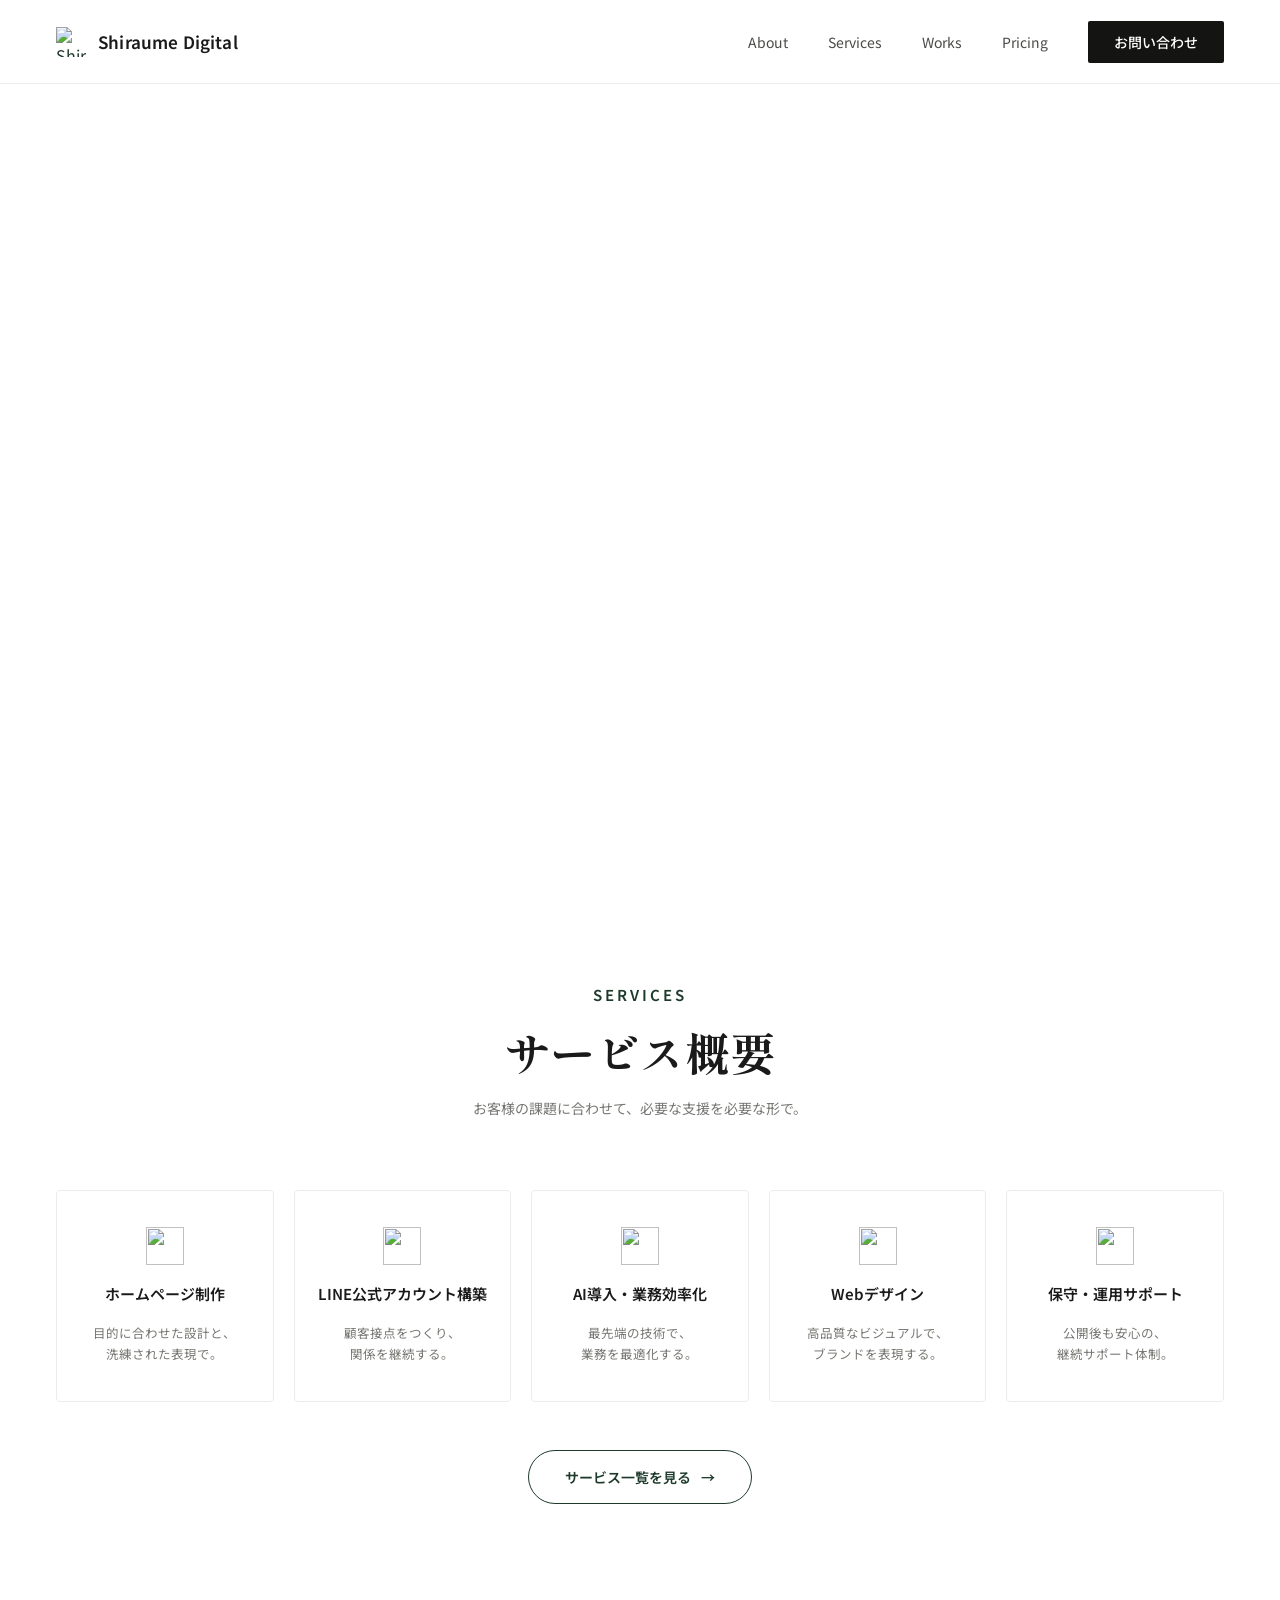
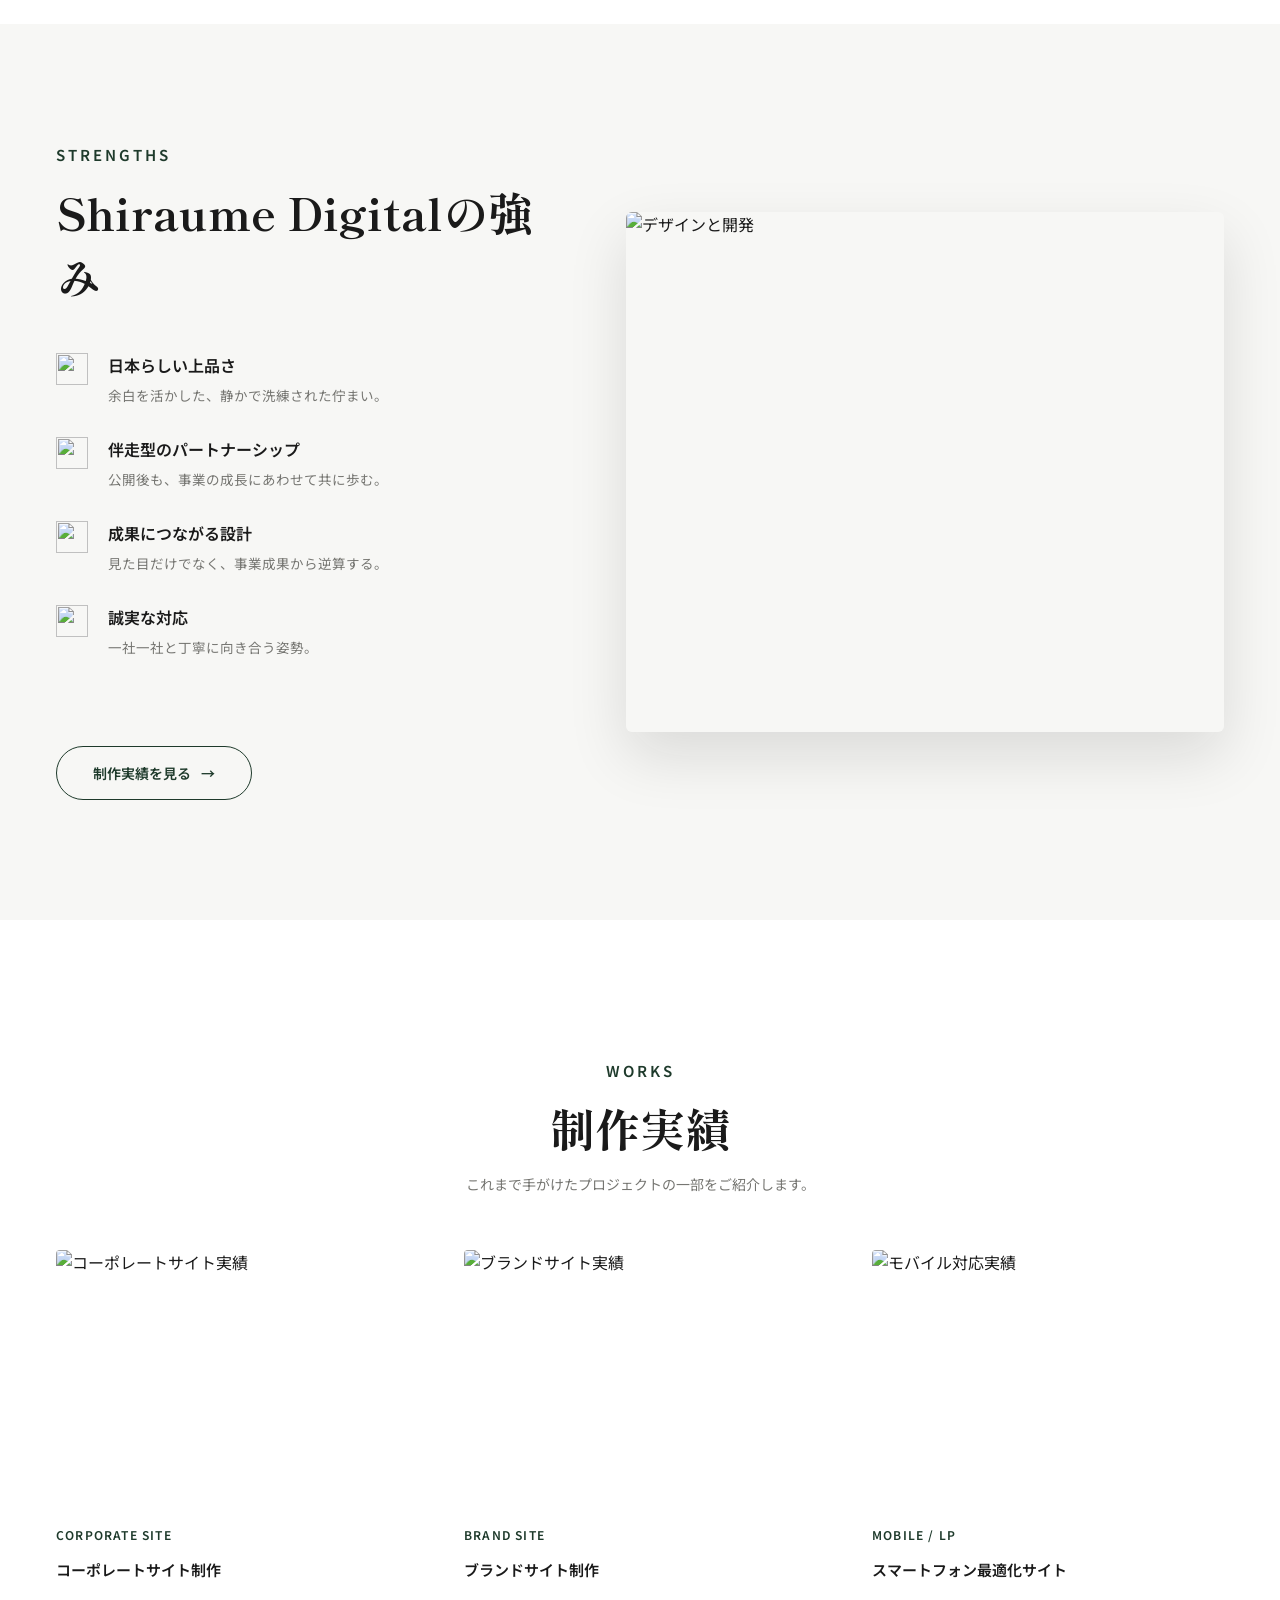
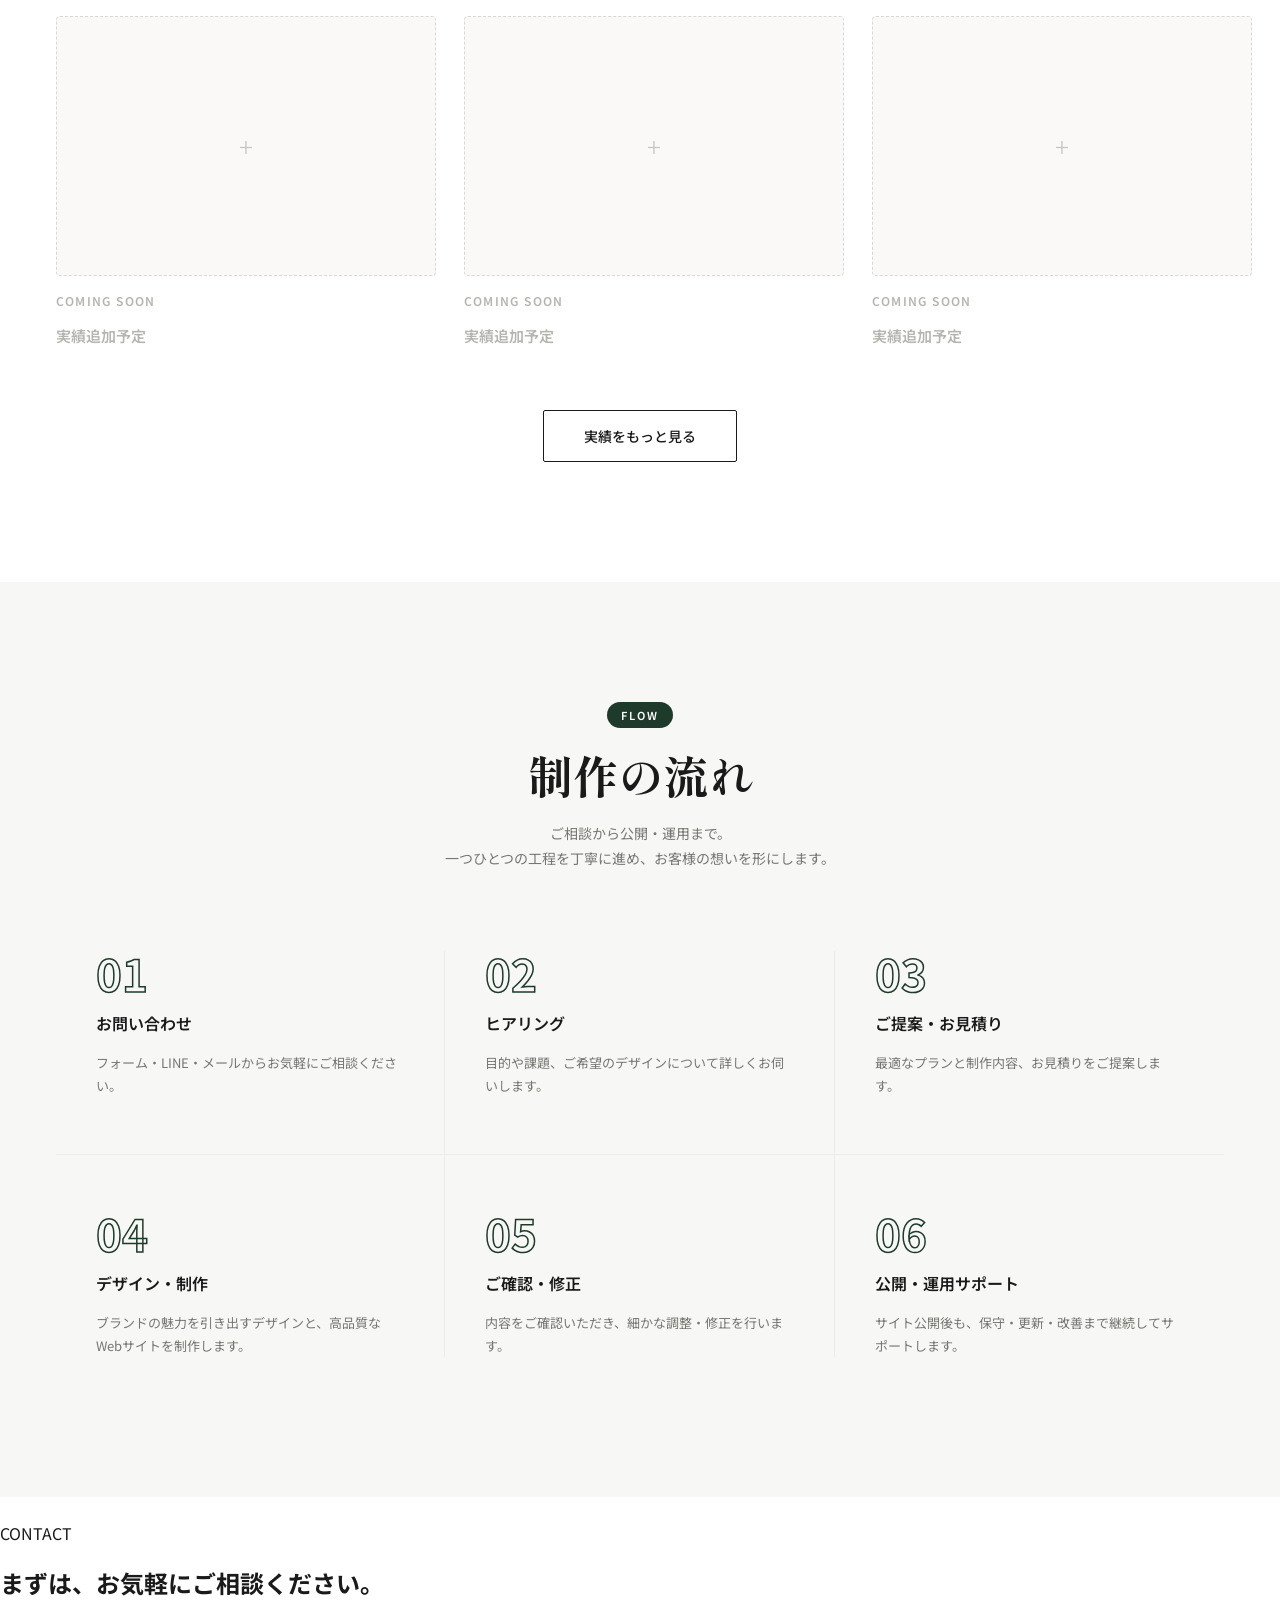
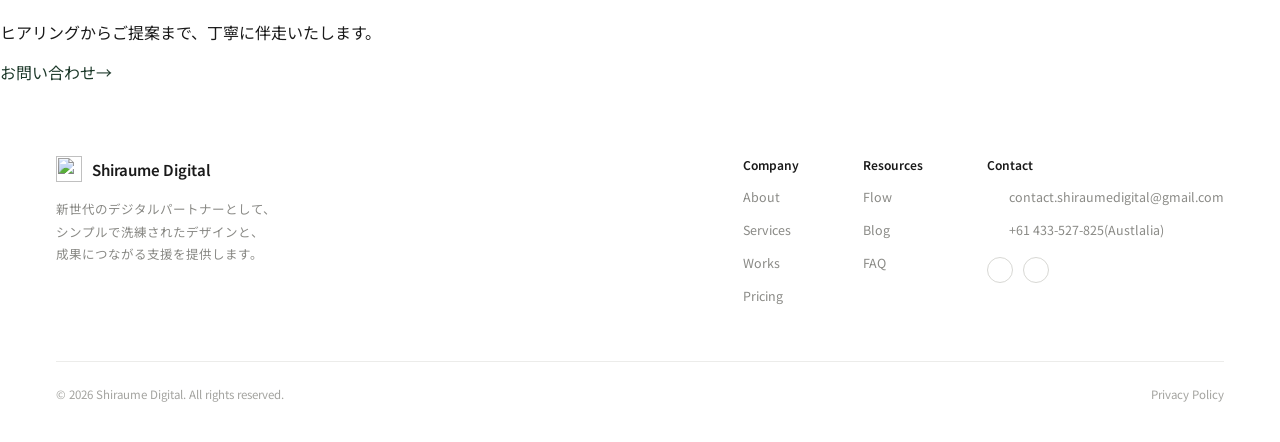
==== index.html @ eeab8242 "Add files via upload" ====
<!DOCTYPE html>
<html lang="ja">
<head>
<meta charset="utf-8">
<meta name="viewport" content="width=device-width, initial-scale=1">
<title>Shiraume Digital | ともに、未来を、作ろう。</title>
<meta property="og:type" content="website">
<meta property="og:url" content="https://shiraumedigital.com/">
<meta property="og:title" content="Shiraume Digital | ともに、未来を、作ろう。">
<meta property="og:description" content="シンプルで洗練されたデザインと、成果につながるWeb制作・デジタル支援を。新世代のデジタルパートナー。">
<meta property="og:image" content="https://shiraumedigital.com/assets/images/og-image.png">
<meta property="og:site_name" content="Shiraume Digital">
<meta name="twitter:card" content="summary_large_image">
<meta name="twitter:title" content="Shiraume Digital | ともに、未来を、作ろう。">
<meta name="twitter:description" content="シンプルで洗練されたデザインと、成果につながるWeb制作・デジタル支援を。新世代のデジタルパートナー。">
<meta name="twitter:image" content="https://shiraumedigital.com/assets/images/og-image.png">
<link rel="preconnect" href="https://fonts.googleapis.com">
<link rel="preconnect" href="https://fonts.gstatic.com" crossorigin>
<link href="https://fonts.googleapis.com/css2?family=Noto+Sans+JP:wght@300;400;500;600;700&family=Inter:wght@400;500;600;700&family=Shippori+Mincho:wght@400;500;600;700;800&display=swap" rel="stylesheet">
<link rel="icon" type="image/png" sizes="32x32" href="assets/images/favicon-32.png">
<link rel="icon" type="image/png" sizes="16x16" href="assets/images/favicon-16.png">
<link rel="apple-touch-icon" sizes="180x180" href="assets/images/favicon-180.png">
<link rel="stylesheet" href="assets/style.css">
</head>
<body>

<div class="page">

  <!-- NAV -->
  <nav class="nav" id="siteNav">
    <a href="index.html" class="nav__brand">
      <img class="nav__logo" src="assets/images/shiraume-symbol-mark.png" alt="Shiraume Digital">
      <span class="nav__brand-name">Shiraume Digital</span>
    </a>
    <div class="nav__links">
      <a href="About.html" class="nav-link">About</a>
      <a href="Services.html" class="nav-link">Services</a>
      <a href="Works.html" class="nav-link">Works</a>
      <a href="Pricing.html" class="nav-link">Pricing</a>
      <a href="Contact.html" class="btn-nav-cta">お問い合わせ</a>
    </div>
    <button class="nav__toggle" aria-label="メニュー" aria-expanded="false"><span></span><span></span><span></span></button>
  </nav>

  <!-- PLUM BLOSSOM BRAND ACCENT (decorative branch + falling petals) -->
  <img class="plum-branch" src="assets/images/plum-branch.png" alt="" aria-hidden="true">
  <div class="petal-layer" id="petalLayer" aria-hidden="true"></div>

  <noscript><style>.hero{position:relative!important;}[data-reveal]{opacity:1!important;transform:none!important;clip-path:none!important;}.hero__bg{filter:brightness(0.62)!important;transform:none!important;}</style></noscript>

  <!-- HERO (pinned/scrubbed: scrolling through #heroScrub's extra height
       drives the photo + copy reveal directly, see main.js) -->
  <div class="hero-scrub" id="heroScrub">
    <header class="hero" id="heroSection">
      <img class="hero__bg" src="assets/images/42337b81732b9a5ac161deac968f36dcd88c0a685dd68c5df317637dfecfe237-0f24652b.png" alt="">
      <div class="hero__overlay"></div>
      <div class="hero__ghost" aria-hidden="true">白梅</div>
      <div class="hero__content">
        <span class="hero__eyebrow" data-reveal="0.05,0.35" data-reveal-mode="wipe">SHIRAUME DIGITAL</span>
        <h1 class="hero__title"><span class="hero-title-line hero-title-line--1" data-reveal="0.15,0.5" data-reveal-mode="wipe-down">ともに、</span><br><span class="hero-title-line hero-title-line--2" data-reveal="0.3,0.65" data-reveal-mode="wipe-down">未来を、作ろう。</span></h1>
        <p class="hero__desc" data-reveal="0.45,0.75" data-reveal-mode="wipe">シンプルで洗練されたデザインと、成果につながる<br class="br-desktop">Web制作・デジタル支援を。新世代のデジタルパートナー。</p>
        <div class="hero__actions" data-reveal="0.55,0.85" data-reveal-mode="fade">
          <a href="Contact.html" class="btn-pill btn-pill--solid">お問い合わせ<span class="btn-pill__arrow">→</span></a>
          <a href="Services.html" class="btn-pill btn-pill--ghost">サービスを見る<span class="btn-pill__arrow">→</span></a>
        </div>
      </div>
      <div class="hero__scroll">
        <img src="assets/images/chevron-thin.png" alt="">
      </div>
    </header>
  </div>

  <!-- SERVICES -->
  <section class="services fade-section" id="services">
    <div class="section-heading services__heading">
      <span class="section-heading__eyebrow">SERVICES</span>
      <h2 class="section-heading__title">サービス概要</h2>
      <p class="section-heading__desc">お客様の課題に合わせて、必要な支援を必要な形で。</p>
    </div>
    <div class="services__grid">
      <div class="service-card">
        <img class="service-card__icon" src="assets/images/code-brackets.png" alt="">
        <div class="service-card__title">ホームページ制作</div>
        <div class="service-card__desc">目的に合わせた設計と、<br class="br-desktop">洗練された表現で。</div>
      </div>
      <div class="service-card">
        <img class="service-card__icon" src="assets/images/chat-bubbles.png" alt="">
        <div class="service-card__title">LINE公式アカウント構築</div>
        <div class="service-card__desc">顧客接点をつくり、<br class="br-desktop">関係を継続する。</div>
      </div>
      <div class="service-card">
        <img class="service-card__icon" src="assets/images/network-nodes.png" alt="">
        <div class="service-card__title">AI導入・業務効率化</div>
        <div class="service-card__desc">最先端の技術で、<br class="br-desktop">業務を最適化する。</div>
      </div>
      <div class="service-card">
        <img class="service-card__icon" src="assets/images/desktop-monitor.png" alt="">
        <div class="service-card__title">Webデザイン</div>
        <div class="service-card__desc">高品質なビジュアルで、<br class="br-desktop">ブランドを表現する。</div>
      </div>
      <div class="service-card">
        <img class="service-card__icon" src="assets/images/shield-check.png" alt="">
        <div class="service-card__title">保守・運用サポート</div>
        <div class="service-card__desc">公開後も安心の、<br class="br-desktop">継続サポート体制。</div>
      </div>
    </div>
    <div class="services__more">
      <a href="Services.html" class="btn-more"><span>サービス一覧を見る</span><span class="btn-more__arrow">→</span></a>
    </div>
  </section>

  <!-- STRENGTHS -->
  <section class="strengths fade-section" id="about">
    <div class="strengths__heading">
      <span class="section-heading__eyebrow">STRENGTHS</span>
      <h2 class="section-heading__title">Shiraume Digitalの強み</h2>
    </div>
    <div class="strengths__image">
      <img src="assets/images/dde180e80f42972f9bafb3b642ff3a5c41c157af3e4ab699cab214b386b952b7.png" alt="デザインと開発">
    </div>
    <div class="strengths__body">
      <div class="strengths__list">
        <div class="strength-item">
          <img class="strength-item__icon" src="assets/images/plum-blossom-outline.png" alt="">
          <div>
            <div class="strength-item__title">日本らしい上品さ</div>
            <div class="strength-item__desc">余白を活かした、静かで洗練された佇まい。</div>
          </div>
        </div>
        <div class="strength-item">
          <img class="strength-item__icon" src="assets/images/handshake-partnership.png" alt="">
          <div>
            <div class="strength-item__title">伴走型のパートナーシップ</div>
            <div class="strength-item__desc">公開後も、事業の成長にあわせて共に歩む。</div>
          </div>
        </div>
        <div class="strength-item">
          <img class="strength-item__icon" src="assets/images/growth-chart.png" alt="">
          <div>
            <div class="strength-item__title">成果につながる設計</div>
            <div class="strength-item__desc">見た目だけでなく、事業成果から逆算する。</div>
          </div>
        </div>
        <div class="strength-item">
          <img class="strength-item__icon" src="assets/images/heart-in-hands.png" alt="">
          <div>
            <div class="strength-item__title">誠実な対応</div>
            <div class="strength-item__desc">一社一社と丁寧に向き合う姿勢。</div>
          </div>
        </div>
      </div>
      <div class="strengths__more">
        <a href="Works.html" class="btn-more"><span>制作実績を見る</span><span class="btn-more__arrow">→</span></a>
      </div>
    </div>
  </section>

  <!-- WORKS -->
  <section class="works fade-section" id="works">
    <div class="section-heading works__heading">
      <span class="section-heading__eyebrow">WORKS</span>
      <h2 class="section-heading__title">制作実績</h2>
      <p class="section-heading__desc">これまで手がけたプロジェクトの一部をご紹介します。</p>
    </div>
    <div class="works__track-wrap">
      <!-- Row 1: flows left -->
      <div class="works-track works-track--row1">
        <div class="work-card">
          <div class="work-card__image">
            <img src="assets/images/meeting-photo.png" alt="コーポレートサイト実績">
          </div>
          <div class="work-card__category">CORPORATE SITE</div>
          <div class="work-card__title">コーポレートサイト制作</div>
        </div>
        <div class="work-card">
          <div class="work-card__image">
            <img src="assets/images/brand-site-creation.png" alt="ブランドサイト実績">
          </div>
          <div class="work-card__category">BRAND SITE</div>
          <div class="work-card__title">ブランドサイト制作</div>
        </div>
        <div class="work-card">
          <div class="work-card__image">
            <img src="assets/images/smartphone-optimization.png" alt="モバイル対応実績">
          </div>
          <div class="work-card__category">MOBILE / LP</div>
          <div class="work-card__title">スマートフォン最適化サイト</div>
        </div>
        <div class="work-card">
          <div class="work-card__image">
            <img src="assets/images/D13CC95D-EBFB-42EC-8505-F776A2BBE5B1.PNG" alt="飲食店・店舗サイト実績">
          </div>
          <div class="work-card__category">RESTAURANT / STORE SITE</div>
          <div class="work-card__title">飲食店・店舗サイト制作</div>
        </div>
        <div class="work-card">
          <div class="work-card__image">
            <img src="assets/images/D8B079B0-1908-4C4A-99CB-B3D148D0D3A4.PNG" alt="SNS運用マーケティング実績">
          </div>
          <div class="work-card__category">SNS MARKETING</div>
          <div class="work-card__title">SNS運用マーケティング</div>
        </div>
        <div class="work-card" aria-hidden="true">
          <div class="work-card__image">
            <img src="assets/images/meeting-photo.png" alt="">
          </div>
          <div class="work-card__category">CORPORATE SITE</div>
          <div class="work-card__title">コーポレートサイト制作</div>
        </div>
        <div class="work-card" aria-hidden="true">
          <div class="work-card__image">
            <img src="assets/images/brand-site-creation.png" alt="">
          </div>
          <div class="work-card__category">BRAND SITE</div>
          <div class="work-card__title">ブランドサイト制作</div>
        </div>
        <div class="work-card" aria-hidden="true">
          <div class="work-card__image">
            <img src="assets/images/smartphone-optimization.png" alt="">
          </div>
          <div class="work-card__category">MOBILE / LP</div>
          <div class="work-card__title">スマートフォン最適化サイト</div>
        </div>
        <div class="work-card" aria-hidden="true">
          <div class="work-card__image">
            <img src="assets/images/D13CC95D-EBFB-42EC-8505-F776A2BBE5B1.PNG" alt="">
          </div>
          <div class="work-card__category">RESTAURANT / STORE SITE</div>
          <div class="work-card__title">飲食店・店舗サイト制作</div>
        </div>
        <div class="work-card" aria-hidden="true">
          <div class="work-card__image">
            <img src="assets/images/D8B079B0-1908-4C4A-99CB-B3D148D0D3A4.PNG" alt="">
          </div>
          <div class="work-card__category">SNS MARKETING</div>
          <div class="work-card__title">SNS運用マーケティング</div>
        </div>
      </div>

      <!-- Row 2: flows right. Frames only — photos to be added later. -->
      <div class="works-track works-track--row2">
        <div class="work-card work-card--placeholder">
          <div class="work-card__image work-card__image--placeholder"><span>+</span></div>
          <div class="work-card__category">COMING SOON</div>
          <div class="work-card__title">実績追加予定</div>
        </div>
        <div class="work-card work-card--placeholder">
          <div class="work-card__image work-card__image--placeholder"><span>+</span></div>
          <div class="work-card__category">COMING SOON</div>
          <div class="work-card__title">実績追加予定</div>
        </div>
        <div class="work-card work-card--placeholder">
          <div class="work-card__image work-card__image--placeholder"><span>+</span></div>
          <div class="work-card__category">COMING SOON</div>
          <div class="work-card__title">実績追加予定</div>
        </div>
        <div class="work-card work-card--placeholder">
          <div class="work-card__image work-card__image--placeholder"><span>+</span></div>
          <div class="work-card__category">COMING SOON</div>
          <div class="work-card__title">実績追加予定</div>
        </div>
        <div class="work-card work-card--placeholder">
          <div class="work-card__image work-card__image--placeholder"><span>+</span></div>
          <div class="work-card__category">COMING SOON</div>
          <div class="work-card__title">実績追加予定</div>
        </div>
        <div class="work-card work-card--placeholder" aria-hidden="true">
          <div class="work-card__image work-card__image--placeholder"><span>+</span></div>
          <div class="work-card__category">COMING SOON</div>
          <div class="work-card__title">実績追加予定</div>
        </div>
        <div class="work-card work-card--placeholder" aria-hidden="true">
          <div class="work-card__image work-card__image--placeholder"><span>+</span></div>
          <div class="work-card__category">COMING SOON</div>
          <div class="work-card__title">実績追加予定</div>
        </div>
        <div class="work-card work-card--placeholder" aria-hidden="true">
          <div class="work-card__image work-card__image--placeholder"><span>+</span></div>
          <div class="work-card__category">COMING SOON</div>
          <div class="work-card__title">実績追加予定</div>
        </div>
        <div class="work-card work-card--placeholder" aria-hidden="true">
          <div class="work-card__image work-card__image--placeholder"><span>+</span></div>
          <div class="work-card__category">COMING SOON</div>
          <div class="work-card__title">実績追加予定</div>
        </div>
        <div class="work-card work-card--placeholder" aria-hidden="true">
          <div class="work-card__image work-card__image--placeholder"><span>+</span></div>
          <div class="work-card__category">COMING SOON</div>
          <div class="work-card__title">実績追加予定</div>
        </div>
      </div>
    </div>
    <div class="works__more">
      <a href="Works.html" class="btn-outline-dark">実績をもっと見る</a>
    </div>
  </section>

  <!-- FLOW -->
  <section class="flow fade-section" id="flow">
    <div class="section-heading flow__heading">
      <span class="section-heading__eyebrow section-heading__eyebrow--pill">FLOW</span>
      <h2 class="section-heading__title">制作の流れ</h2>
      <p class="section-heading__desc">ご相談から公開・運用まで。<br class="br-desktop">一つひとつの工程を丁寧に進め、お客様の想いを形にします。</p>
    </div>
    <div class="flow__grid">
      <div class="flow-step flow-step--top flow-step--bordered">
        <span class="flow-step__num">01</span>
        <div class="flow-step__title">お問い合わせ</div>
        <div class="flow-step__desc">フォーム・LINE・メールからお気軽にご相談ください。</div>
      </div>
      <div class="flow-step flow-step--top flow-step--bordered">
        <span class="flow-step__num">02</span>
        <div class="flow-step__title">ヒアリング</div>
        <div class="flow-step__desc">目的や課題、ご希望のデザインについて詳しくお伺いします。</div>
      </div>
      <div class="flow-step flow-step--top">
        <span class="flow-step__num">03</span>
        <div class="flow-step__title">ご提案・お見積り</div>
        <div class="flow-step__desc">最適なプランと制作内容、お見積りをご提案します。</div>
      </div>
      <div class="flow-step flow-step--bottom flow-step--bordered">
        <span class="flow-step__num">04</span>
        <div class="flow-step__title">デザイン・制作</div>
        <div class="flow-step__desc">ブランドの魅力を引き出すデザインと、高品質なWebサイトを制作します。</div>
      </div>
      <div class="flow-step flow-step--bottom flow-step--bordered">
        <span class="flow-step__num">05</span>
        <div class="flow-step__title">ご確認・修正</div>
        <div class="flow-step__desc">内容をご確認いただき、細かな調整・修正を行います。</div>
      </div>
      <div class="flow-step flow-step--bottom">
        <span class="flow-step__num">06</span>
        <div class="flow-step__title">公開・運用サポート</div>
        <div class="flow-step__desc">サイト公開後も、保守・更新・改善まで継続してサポートします。</div>
      </div>
    </div>
  </section>

  <!-- CTA -->
  <section class="cta-home fade-section" id="contact">
    <img class="cta-home__bg" src="assets/images/contact-cta-family.jpg" alt="">
    <div class="cta-home__overlay"></div>
    <div class="cta-home__content">
      <span class="cta-home__eyebrow">CONTACT</span>
      <h2 class="cta-home__title">まずは、お気軽にご相談ください。</h2>
      <p class="cta-home__desc">ヒアリングからご提案まで、丁寧に伴走いたします。</p>
      <a href="Contact.html" class="btn-pill btn-pill--solid btn-pill--lg">お問い合わせ<span class="btn-pill__arrow">→</span></a>
    </div>
  </section>

  <!-- FOOTER -->
  <footer class="footer">
    <div class="footer__top">
      <div class="footer__brand">
        <div class="footer__brand-row">
          <img src="assets/images/shiraume-symbol-mark.png" alt="">
          <span class="footer__brand-name">Shiraume Digital</span>
        </div>
        <p class="footer__brand-desc">新世代のデジタルパートナーとして、<br class="br-desktop">シンプルで洗練されたデザインと、<br class="br-desktop">成果につながる支援を提供します。</p>
      </div>
      <div class="footer__cols">
        <div class="footer__col">
          <span class="footer__col-title">Company</span>
          <a href="About.html">About</a>
          <a href="Services.html">Services</a>
          <a href="Works.html">Works</a>
          <a href="Pricing.html">Pricing</a>
        </div>
        <div class="footer__col">
          <span class="footer__col-title">Resources</span>
          <a href="#flow">Flow</a>
          <a href="#blog">Blog</a>
          <a href="#faq">FAQ</a>
        </div>
        <div class="footer__col">
          <span class="footer__col-title">Contact</span>
          <div class="footer__contact-row">
            <img src="assets/images/mail-envelope.png" alt="">
            <a href="mailto:contact.shiraumedigital@gmail.com">contact.shiraumedigital@gmail.com</a>
          </div>
          <div class="footer__contact-row">
            <img src="assets/images/phone-call.png" alt="">
            <span>+61 433-527-825(Austlalia)</span>
          </div>
          <div class="footer__socials">
            <a href="https://www.instagram.com/shiraume.digital_?igsh=eXQ5eXh2MjRrM2pj" target="_blank" rel="noopener" aria-label="Instagram" class="social-icon"><img src="assets/images/instagram-icon.png" alt=""></a>
            <a href="https://www.facebook.com/share/17ojcaXPAJ/?mibextid=wwXIfr" target="_blank" rel="noopener" aria-label="Facebook" class="social-icon"><img src="assets/images/facebook-icon.png" alt=""></a>
          </div>
        </div>
      </div>
    </div>
    <div class="footer__bottom">
      <span class="footer__copyright">© 2026 Shiraume Digital. All rights reserved.</span>
      <a href="privacy.html" style="font-size:11.5px;color:#a3a39f;">Privacy Policy</a>
    </div>
  </footer>

</div>

<script src="assets/js/main.js"></script>
</body>
</html>
---- assets/style.css ----
/* ==========================================================================
   Shiraume Digital - TOP page
   Converted from Claude Design prototype (TOPページ 最終デザイン.dc.html)
   Visual output is unchanged from the source design.
   ========================================================================== */

* {
  box-sizing: border-box;
}

/* Hidden by default; shown only on phones (see mobile media query) —
   used for forcing a short, safe break in long hero titles. */
br.br-mobile {
  display: none;
}

html {
  overflow-x: hidden;
}

body {
  margin: 0;
  background: #f4f4f2;
  font-family: 'Noto Sans JP', 'Inter', Helvetica, Arial, sans-serif;
  color: #1a1a1a;
  overflow-x: hidden;
}

a {
  color: #1e3a2b;
  text-decoration: none;
}

a:hover {
  color: #142a1e;
}

img {
  max-width: none;
}

/* ---------- Animations ---------- */

@keyframes scrollBounce {
  0%, 100% { transform: translateY(0); opacity: 0.7; }
  50% { transform: translateY(8px); opacity: 1; }
}

@keyframes fadeInUp {
  from { opacity: 0; transform: translateY(24px); }
  to { opacity: 1; transform: translateY(0); }
}

@keyframes heroFadeIn {
  from { opacity: 0; }
  to { opacity: 1; }
}

@keyframes heroTextReveal {
  from { opacity: 0; transform: translateY(20px); clip-path: inset(0 100% 0 0); }
  to   { opacity: 1; transform: translateY(0); clip-path: inset(0 0% 0 0); }
}

/* Title lines unveil from the top downward, like a curtain lifting away,
   rather than the left-to-right wipe used for the eyebrow/description. */
@keyframes heroTitleReveal {
  from { opacity: 0; transform: translateY(10px); clip-path: inset(0 0 100% 0); }
  to   { opacity: 1; transform: translateY(0); clip-path: inset(0 0 0% 0); }
}

@keyframes worksMarquee {
  from { transform: translateX(0); }
  to { transform: translateX(-50%); }
}

@keyframes worksMarqueeReverse {
  from { transform: translateX(-50%); }
  to { transform: translateX(0); }
}

@keyframes heroKenBurns {
  from { transform: scale(1); }
  to { transform: scale(1.08); }
}

@keyframes introScrollFloat {
  0%, 100% { transform: translateY(0); opacity: 0.7; }
  50% { transform: translateY(6px); opacity: 1; }
}

@keyframes petalFall {
  0%   { transform: translate3d(0, -6vh, 0) rotate(0deg); }
  25%  { transform: translate3d(var(--petal-dx1, 20px), 22vh, 0) rotate(calc(var(--petal-spin, 220deg) * 0.25)); }
  50%  { transform: translate3d(var(--petal-dx2, -14px), 50vh, 0) rotate(calc(var(--petal-spin, 220deg) * 0.5)); }
  75%  { transform: translate3d(var(--petal-dx3, 18px), 78vh, 0) rotate(calc(var(--petal-spin, 220deg) * 0.75)); }
  100% { transform: translate3d(var(--petal-dx4, 0px), 106vh, 0) rotate(var(--petal-spin, 220deg)); }
}

/* Hero copy/buttons stay hidden (opacity 0) until .hero carries
   is-content-revealed - added by main.js at the exact moment the Hero
   finishes scrolling into place - at which point each piece cascades in
   top-to-bottom (staggered by the --N delay classes below). Plain
   .hero-fade elements (the button row) fade + rise; .hero-fade--text
   elements (eyebrow/title/description) additionally wipe in from left
   to right via clip-path, matching the "文字は左から右に" reveal. */

.hero-fade {
  opacity: 0;
  transform: translateY(24px);
}

.hero-fade--text {
  clip-path: inset(0 100% 0 0);
}

.hero.is-content-revealed .hero-fade {
  animation: fadeInUp 1.2s cubic-bezier(0.16,1,0.3,1) forwards;
}

.hero.is-content-revealed .hero-fade--text {
  animation: heroTextReveal 1.6s cubic-bezier(0.16,1,0.3,1) forwards;
}

.hero-fade--1 { animation-delay: 0.1s; }
.hero-fade--3 { animation-delay: 2.8s; }

/* Buttons: a plain fade with no rise, starting right as the title
   ("ともに、未来を、作ろう。") finishes its own reveal (title line 2
   completes at 1.6s delay + 1.2s duration = 2.8s) rather than waiting for
   the description underneath to finish too. Tightened so the CTAs are
   clickable sooner after the reveal begins. */
.hero.is-content-revealed .hero-fade--4 {
  animation: heroFadeIn 1.4s ease-out forwards;
  animation-delay: 2.9s;
}

/* Title: each line unveils from the top, one after the other - slower
   and more deliberate than the rest of the Hero copy, but tightened so
   the whole cascade (and the CTA buttons after it) resolves sooner. */
.hero-title-line {
  display: inline-block;
  opacity: 0;
  clip-path: inset(0 0 100% 0);
}

.hero.is-content-revealed .hero-title-line {
  animation: heroTitleReveal 1.2s cubic-bezier(0.16,1,0.3,1) forwards;
}

.hero-title-line--1 { animation-delay: 0.4s; }
.hero-title-line--2 { animation-delay: 1.6s; }

/* Buttons only appear once every line of copy above has fully settled
   (eyebrow -> both title lines -> description), then rise in together. */
.hero__actions { margin-top: 26px; }

.works-track--row1 {
  animation: worksMarquee 32s linear infinite;
}

.works-track--row2 {
  animation: worksMarqueeReverse 32s linear infinite;
}

.works-track:hover {
  animation-play-state: paused;
}

/* ---------- Scroll fade-in sections ---------- */

.fade-section {
  opacity: 0;
  transform: translateY(28px);
  transition: opacity 0.9s cubic-bezier(0.16,1,0.3,1), transform 0.9s cubic-bezier(0.16,1,0.3,1);
}

.fade-section.is-visible {
  opacity: 1;
  transform: translateY(0);
}

/* ---------- Page shell ---------- */

.page {
  width: 100%;
  max-width: 1440px;
  margin: 0 auto;
  background: #ffffff;
  overflow: hidden;
}

/* ---------- Nav ---------- */

.nav {
  position: sticky;
  top: 0;
  z-index: 20;
  height: 84px;
  display: flex;
  align-items: center;
  justify-content: space-between;
  padding: 0 56px;
  background: rgba(255,255,255,0.92);
  backdrop-filter: blur(10px);
  border-bottom: 1px solid #ececea;
}

.nav__brand {
  display: flex;
  align-items: center;
  gap: 12px;
}

.nav__logo {
  width: 30px;
  height: 30px;
  object-fit: contain;
}

.nav__brand-name {
  font-size: 17px;
  font-weight: 600;
  letter-spacing: 0.01em;
}

.nav__links {
  display: flex;
  align-items: center;
  gap: 40px;
}

.nav-link {
  position: relative;
  font-size: 14px;
  color: #4a4a48;
}

.nav-link::after {
  content: '';
  position: absolute;
  left: 0;
  bottom: -4px;
  width: 0;
  height: 1px;
  background: #1e3a2b;
  transition: width 0.3s ease;
}

.nav-link:hover::after {
  width: 100%;
}

.btn-nav-cta {
  padding: 11px 26px;
  background: #141412;
  color: #ffffff;
  border-radius: 2px;
  font-size: 14px;
  font-weight: 500;
  transition: transform 0.3s ease, box-shadow 0.3s ease;
}

.btn-nav-cta:hover {
  color: #ffffff;
  transform: translateY(-2px);
  box-shadow: 0 10px 24px rgba(20,20,18,0.25);
}

/* Mobile nav toggle (hidden on desktop) */

.nav__toggle {
  display: none;
  width: 34px;
  height: 34px;
  border: none;
  background: transparent;
  padding: 0;
  cursor: pointer;
  flex-direction: column;
  justify-content: center;
  align-items: center;
  gap: 5px;
}

.nav__toggle span {
  display: block;
  width: 22px;
  height: 2px;
  background: #1a1a1a;
  transition: transform 0.25s ease, opacity 0.25s ease;
}

.nav__toggle.is-active span:nth-child(1) { transform: translateY(7px) rotate(45deg); }
.nav__toggle.is-active span:nth-child(2) { opacity: 0; }
.nav__toggle.is-active span:nth-child(3) { transform: translateY(-7px) rotate(-45deg); }

/* ---------- Hero ---------- */

.hero {
  position: relative;
  height: 760px;
  display: flex;
  align-items: center;
  justify-content: center;
  overflow: hidden;
  opacity: 0;
  transform: scale(1.03);
}

.hero__bg {
  position: absolute;
  inset: 0;
  width: 100%;
  height: 100%;
  object-fit: cover;
  filter: brightness(0.62);
  animation: heroKenBurns 16s ease-in-out infinite alternate;
}

.hero__overlay {
  position: absolute;
  inset: 0;
  background: linear-gradient(180deg, rgba(10,16,13,0.35) 0%, rgba(10,16,13,0.55) 60%, rgba(10,16,13,0.85) 100%);
}

.hero__content {
  position: relative;
  z-index: 1;
  width: 100%;
  max-width: 1440px;
  padding: 0 56px;
  display: flex;
  flex-direction: column;
  align-items: flex-start;
  text-align: left;
  gap: 26px;
}

.hero__eyebrow {
  font-size: 13px;
  letter-spacing: 0.22em;
  color: #9fd1b3;
  font-weight: 500;
}

.hero__title {
  margin: 0;
  min-width: 0;
  max-width: 100%;
  font-size: 85px;
  line-height: 1.4;
  font-weight: 700;
  font-family: 'Shippori Mincho', 'Noto Serif JP', serif;
  color: #ffffff;
  letter-spacing: 0.03em;
  position: relative;
}

.hero__desc {
  margin: 0;
  min-width: 0;
  max-width: 560px;
  font-size: 16px;
  line-height: 1.9;
  color: #e6e6e2;
  font-weight: 300;
  overflow-wrap: break-word;
}

.hero__actions {
  display: flex;
  gap: 16px;
  margin-top: 14px;
}

.btn-light {
  padding: 16px 38px;
  background: #ffffff;
  color: #141412;
  border-radius: 2px;
  font-size: 15px;
  font-weight: 600;
  transition: transform 0.3s ease, box-shadow 0.3s ease;
}

.btn-light:hover {
  color: #141412;
  transform: translateY(-3px);
  box-shadow: 0 12px 28px rgba(0,0,0,0.3);
}

.btn-outline-light {
  padding: 16px 38px;
  border: 1px solid rgba(255,255,255,0.5);
  color: #ffffff;
  border-radius: 2px;
  font-size: 15px;
  font-weight: 500;
  transition: background 0.3s ease, border-color 0.3s ease;
}

.btn-outline-light:hover {
  color: #ffffff;
  background: rgba(255,255,255,0.12);
  border-color: #ffffff;
}

.hero__scroll {
  position: absolute;
  bottom: 32px;
  left: 50%;
  transform: translateX(-50%);
  z-index: 1;
  animation: scrollBounce 2s ease-in-out infinite;
}

.hero__scroll img {
  width: 20px;
  height: 20px;
  filter: brightness(0) invert(1);
  transform: rotate(90deg);
  opacity: 0.8;
}

/* ---------- Scroll intro (first view, fades away on scroll) ---------- */

.intro-screen {
  position: fixed;
  inset: 0;
  z-index: 10;
  background: #ffffff;
  display: flex;
  align-items: center;
  justify-content: center;
  pointer-events: none;
}

.intro-screen__content {
  display: flex;
  flex-direction: column;
  align-items: center;
  gap: 14px;
}

.intro-screen__mark {
  width: 40px;
  height: 40px;
  object-fit: contain;
  image-rendering: -webkit-optimize-contrast;
}

.intro-screen__logo {
  font-family: 'Shippori Mincho', 'Noto Serif JP', serif;
  font-size: 39px;
  font-weight: 600;
  letter-spacing: 0.06em;
  color: #141412;
}

.intro-screen__tagline {
  margin-top: -9px;
  font-size: 12.5px;
  letter-spacing: 0.14em;
  color: #9a9a95;
  white-space: nowrap;
}

.intro-screen__scroll {
  display: flex;
  flex-direction: column;
  align-items: center;
  gap: 8px;
  margin-top: 68px;
  font-size: 15px;
  letter-spacing: 0.18em;
  color: #9a9a95;
  animation: introScrollFloat 2.2s ease-in-out infinite;
}

.intro-screen__arrow {
  font-size: 18px;
}

/* ---------- Plum blossom brand accent (branch + falling petals) ---------- */
/* z-index sits above the intro-screen's white backdrop and above the Hero,
   so the branch is part of the first-view composition immediately (visible
   through the intro) and simply remains in place once the intro fades. */

.plum-branch {
  position: fixed;
  top: 84px;
  left: -80px;
  height: 62vh;
  width: auto;
  max-width: 660px;
  z-index: 12;
  pointer-events: none;
  user-select: none;
}

.petal-layer {
  position: fixed;
  inset: 0;
  z-index: 12;
  pointer-events: none;
  overflow: hidden;
}

.petal {
  position: absolute;
  top: -24px;
  background-repeat: no-repeat;
  background-size: contain;
  background-position: center;
  will-change: transform, opacity;
  animation-name: petalFall;
  animation-timing-function: linear;
  animation-fill-mode: forwards;
}

@media (prefers-reduced-motion: reduce) {
  .intro-screen__scroll { animation: none !important; }
  .petal-layer { display: none; }
  .hero-fade,
  .hero-fade--text,
  .hero-title-line {
    animation: none !important;
    opacity: 1 !important;
    transform: none !important;
    clip-path: none !important;
  }
}

/* ---------- Section heading ---------- */

.section-heading {
  display: flex;
  flex-direction: column;
  align-items: center;
  gap: 14px;
  text-align: center;
}

.section-heading__eyebrow {
  font-size: 15px;
  letter-spacing: 0.2em;
  color: #1e3a2b;
  font-weight: 600;
}

.section-heading__eyebrow--pill {
  display: inline-block;
  padding: 5px 14px;
  border-radius: 999px;
  background: #1e3a2b;
  color: #ffffff;
  font-size: 11px;
  letter-spacing: 0.18em;
}

.section-heading__title {
  margin: 0;
  min-width: 0;
  max-width: 100%;
  font-size: 45px;
  font-weight: 700;
  font-family: 'Shippori Mincho', serif;
}

.section-heading__desc {
  margin: 0;
  min-width: 0;
  max-width: 100%;
  font-size: 14px;
  color: #767672;
}

/* ---------- Services ---------- */

.services {
  padding: 140px 56px 120px;
}

.services__heading {
  margin-bottom: 72px;
}

.services__grid {
  display: grid;
  grid-template-columns: repeat(5, 1fr);
  gap: 20px;
}

.service-card {
  border: 1px solid #ececea;
  border-radius: 4px;
  padding: 36px 22px;
  display: flex;
  flex-direction: column;
  align-items: center;
  gap: 18px;
  text-align: center;
  transition: transform 0.35s cubic-bezier(0.16,1,0.3,1), box-shadow 0.35s ease, border-color 0.35s ease;
}

.service-card:hover {
  transform: translateY(-8px);
  box-shadow: 0 20px 40px rgba(20,20,18,0.08);
  border-color: #d4ddd7;
}

.service-card__icon {
  width: 38px;
  height: 38px;
  object-fit: contain;
}

.service-card__title {
  font-size: 15px;
  font-weight: 600;
}

.service-card__desc {
  font-size: 12.5px;
  line-height: 1.7;
  color: #767672;
}

/* ---------- Strengths / About ---------- */

.strengths {
  padding: 120px 56px;
  background: #f7f7f5;
  display: grid;
  grid-template-columns: 0.9fr 1.1fr;
  grid-template-areas:
    "heading image"
    "body    image";
  column-gap: 80px;
  row-gap: 44px;
  align-items: center;
}

.strengths__body {
  grid-area: body;
  min-width: 0;
  display: flex;
  flex-direction: column;
  gap: 44px;
}

.strengths__heading {
  grid-area: heading;
  min-width: 0;
  display: flex;
  flex-direction: column;
  gap: 14px;
}

.strengths__heading .section-heading__title {
  text-align: left;
}

.strengths__list {
  display: flex;
  flex-direction: column;
  gap: 30px;
  width: 597px;
  height: 341px;
}

.strength-item {
  display: flex;
  gap: 20px;
  align-items: flex-start;
  transition: transform 0.35s ease;
}

.strength-item:hover {
  transform: translateX(6px);
}

.strength-item__icon {
  width: 32px;
  height: 32px;
  object-fit: contain;
  flex-shrink: 0;
}

.strength-item__title {
  font-size: 16px;
  font-weight: 600;
  margin-bottom: 6px;
}

.strength-item__desc {
  font-size: 13.5px;
  line-height: 1.8;
  color: #767672;
}

.strengths__image {
  grid-area: image;
  min-width: 0;
  border-radius: 6px;
  overflow: hidden;
  box-shadow: 0 24px 60px rgba(20,20,18,0.12);
  position: relative;
}

.strengths__image img {
  width: 676px;
  height: 520px;
  object-fit: cover;
  display: block;
  transition: transform 0.6s ease;
}

.strengths__image:hover img {
  transform: scale(1.04);
}

/* ---------- Works ---------- */

.works {
  padding: 140px 0 120px;
  background: #ffffff;
}

.works__heading {
  margin-bottom: 56px;
}

.works__track-wrap {
  position: relative;
  padding: 0 56px;
  overflow: hidden;
  display: flex;
  flex-direction: column;
  gap: 28px;
}

.works-track {
  display: flex;
  gap: 28px;
  width: max-content;
  padding-bottom: 8px;
}

.work-card {
  flex: 0 0 380px;
  scroll-snap-align: start;
  display: flex;
  flex-direction: column;
  gap: 16px;
}

.work-card__image {
  border-radius: 4px;
  overflow: hidden;
}

.work-card__image img {
  width: 100%;
  height: 260px;
  object-fit: cover;
  display: block;
}

.work-card__category {
  font-size: 12px;
  letter-spacing: 0.1em;
  color: #1e3a2b;
  font-weight: 600;
}

.work-card__title {
  font-size: 15px;
  font-weight: 600;
}

/* Row 2 placeholder cards: frame only, photos added later */

.work-card__image--placeholder {
  height: 260px;
  display: flex;
  align-items: center;
  justify-content: center;
  border: 1px dashed #d8d8d4;
  border-radius: 4px;
  background: #faf9f7;
  color: #c4c4c0;
  font-size: 26px;
  font-weight: 300;
}

.work-card--placeholder .work-card__category,
.work-card--placeholder .work-card__title {
  color: #b5b5b0;
}

.works__more {
  display: flex;
  justify-content: center;
  margin-top: 56px;
}

/* "See more" pill button with fill-wipe + arrow-slide animation,
   used under Services overview / Strengths on the TOP page. */

.services__more {
  display: flex;
  justify-content: center;
  margin-top: 48px;
}

.strengths__more {
  margin-top: 8px;
}

.btn-more {
  position: relative;
  display: inline-flex;
  align-items: center;
  gap: 10px;
  padding: 16px 36px;
  border: 1.5px solid #1e3a2b;
  border-radius: 999px;
  font-size: 14px;
  font-weight: 600;
  color: #1e3a2b;
  overflow: hidden;
  z-index: 0;
  width: fit-content;
  transition: color 0.4s ease, transform 0.3s ease, box-shadow 0.3s ease;
}

.btn-more::before {
  content: "";
  position: absolute;
  inset: 0;
  background: #1e3a2b;
  transform: scaleX(0);
  transform-origin: left;
  transition: transform 0.45s cubic-bezier(0.16, 1, 0.3, 1);
  z-index: -1;
}

.btn-more:hover {
  color: #ffffff;
  transform: translateY(-3px);
  box-shadow: 0 16px 32px rgba(20, 20, 18, 0.14);
}

.btn-more:hover::before {
  transform: scaleX(1);
}

.btn-more__arrow {
  display: inline-block;
  transition: transform 0.35s cubic-bezier(0.16, 1, 0.3, 1);
}

.btn-more:hover .btn-more__arrow {
  transform: translateX(6px);
}

.btn-outline-dark {
  padding: 15px 40px;
  border: 1px solid #1a1a1a;
  border-radius: 2px;
  font-size: 14px;
  font-weight: 500;
  color: #1a1a1a;
  transition: transform 0.3s ease, box-shadow 0.3s ease;
}

.btn-outline-dark:hover {
  color: #1a1a1a;
  transform: translateY(-3px);
  box-shadow: 0 12px 24px rgba(20,20,18,0.12);
}

/* ---------- Flow ---------- */

.flow {
  padding: 120px 56px 140px;
  background: #f7f7f5;
}

.flow__heading {
  margin-bottom: 80px;
}

.flow__heading .section-heading__desc {
  max-width: 520px;
  line-height: 1.8;
}

.flow__grid {
  display: grid;
  grid-template-columns: repeat(3, 1fr);
  gap: 0;
}

.flow-step {
  display: flex;
  flex-direction: column;
  gap: 16px;
  transition: transform 0.35s ease;
}

.flow-step:hover {
  transform: translateY(-6px);
}

.flow-step--top {
  padding: 0 40px 56px;
  border-bottom: 1px solid #ececea;
}

.flow-step--bottom {
  padding: 56px 40px 0;
}

.flow-step--bordered {
  border-right: 1px solid #ececea;
}

.flow-step__num {
  font-size: 44px;
  font-weight: 700;
  line-height: 1;
  color: transparent;
  -webkit-text-stroke: 1.5px #1e3a2b;
}

.flow-step__title {
  font-size: 16px;
  font-weight: 600;
}

.flow-step__desc {
  font-size: 13px;
  line-height: 1.8;
  color: #767672;
}

/* ---------- CTA ---------- */

.cta {
  padding: 130px 56px;
  background: #132a1f;
  display: flex;
  flex-direction: column;
  align-items: center;
  text-align: center;
  gap: 28px;
}

.cta__icon {
  width: 34px;
  height: 34px;
  object-fit: contain;
  filter: brightness(0) invert(1);
  opacity: 0.9;
}

.cta__title {
  margin: 0;
  font-size: 32px;
  font-weight: 700;
  font-family: 'Shippori Mincho', serif;
  color: #ffffff;
}

.cta__desc {
  margin: 0;
  font-size: 14.5px;
  color: #c7d6cc;
  max-width: 440px;
  line-height: 1.8;
}

.btn-cta {
  margin-top: 8px;
  padding: 17px 44px;
  background: #ffffff;
  color: #132a1f;
  border-radius: 2px;
  font-size: 15px;
  font-weight: 600;
  transition: transform 0.3s ease, box-shadow 0.3s ease;
}

.btn-cta:hover {
  color: #132a1f;
  transform: translateY(-3px);
  box-shadow: 0 14px 30px rgba(0,0,0,0.35);
}

/* ---------- Footer ---------- */

.footer {
  padding: 72px 56px 40px;
  display: flex;
  flex-direction: column;
  gap: 56px;
}

.footer__top {
  display: flex;
  justify-content: space-between;
  gap: 40px;
}

.footer__brand {
  display: flex;
  flex-direction: column;
  gap: 16px;
  max-width: 300px;
}

.footer__brand-row {
  display: flex;
  align-items: center;
  gap: 10px;
}

.footer__brand-row img {
  width: 26px;
  height: 26px;
  object-fit: contain;
}

.footer__brand-name {
  font-size: 15px;
  font-weight: 600;
}

.footer__brand-desc {
  margin: 0;
  font-size: 12.5px;
  line-height: 1.8;
  color: #8a8a86;
  overflow-wrap: break-word;
}

.footer__cols {
  display: flex;
  gap: 64px;
}

.footer__col {
  display: flex;
  flex-direction: column;
  gap: 14px;
}

.footer__col-title {
  font-size: 12px;
  font-weight: 600;
  color: #1a1a1a;
}

.footer__col a {
  font-size: 12.5px;
  color: #8a8a86;
}

.footer__contact-row {
  display: flex;
  align-items: center;
  gap: 8px;
}

.footer__contact-row img {
  width: 14px;
  height: 14px;
  object-fit: contain;
  opacity: 0.7;
}

.footer__contact-row span {
  font-size: 12.5px;
  color: #8a8a86;
}

.footer__socials {
  display: flex;
  align-items: center;
  gap: 10px;
  margin-top: 4px;
}

.social-icon {
  width: 26px;
  height: 26px;
  border-radius: 50%;
  border: 1px solid #d8d8d4;
  display: flex;
  align-items: center;
  justify-content: center;
  font-size: 10px;
  font-weight: 600;
  color: #8a8a86;
  transition: transform 0.3s ease, border-color 0.3s ease, color 0.3s ease;
}

.social-icon--tt {
  font-size: 9px;
}

.social-icon:hover {
  transform: translateY(-3px);
  border-color: #1e3a2b;
  color: #1e3a2b;
}

.social-icon img {
  width: 13px;
  height: 13px;
  object-fit: contain;
}

.footer__bottom {
  border-top: 1px solid #ececea;
  padding-top: 24px;
  display: flex;
  justify-content: space-between;
}

.footer__copyright {
  font-size: 11.5px;
  color: #a3a39f;
}

/* ==========================================================================
   Shared responsive grid utilities (used by sub-pages so breakpoints
   further down this file can collapse them to a single column)
   ========================================================================== */

.block-title--45 { font-size: 45px; }
.block-title--32 { font-size: 32px; }
.block-title--30 { font-size: 30px; }
.block-title--28 { font-size: 28px; }

.grid-2 { display: grid; grid-template-columns: 1fr 1fr; }
.grid-3 { display: grid; grid-template-columns: repeat(3, 1fr); }
.grid-4 { display: grid; grid-template-columns: repeat(4, 1fr); }
.grid-6 { display: grid; grid-template-columns: repeat(6, 1fr); }

/* About.html: INTRO / VISION / COMPANY sections — heading first, then
   photo, then the body text, so on mobile each stacks in reading order
   instead of dumping the photo after (or before) all the text. Desktop
   keeps the original text-left / photo-right two-column look. */
.about-intro-grid,
.about-vision-grid {
  display: grid;
  grid-template-columns: 0.9fr 1.1fr;
  grid-template-areas:
    "heading image"
    "body    image";
  column-gap: 72px;
  row-gap: 22px;
  align-items: center;
}

.grid-company {
  display: grid;
  grid-template-columns: 1.1fr 0.9fr;
  grid-template-areas:
    "heading image"
    "body    image";
  column-gap: 72px;
  row-gap: 22px;
  align-items: end;
}

.about-block__heading { grid-area: heading; min-width: 0; display: flex; flex-direction: column; gap: 22px; }
.about-block__image { grid-area: image; min-width: 0; }
.about-block__body { grid-area: body; min-width: 0; display: flex; flex-direction: column; gap: 18px; }

/* COMPANY's body is a list of info-rows that already space themselves
   via padding/border, so it doesn't need the flex gap the other
   sections' paragraph bodies use. */
.grid-company .about-block__body { gap: 0; }

/* ==========================================================================
   Sub-pages (About / Services / Works / Pricing / Contact)
   ========================================================================== */

/* Nav: active state + brand-as-link (used on sub-pages) */

.nav-link-active::after {
  width: 100%;
}

.nav__brand-name {
  color: #1a1a1a;
}

/* Image hero (About / Services / Works) */

.subhero {
  position: relative;
  display: flex;
  align-items: center;
  justify-content: center;
  overflow: hidden;
}

.subhero--460 { height: 460px; }
.subhero--420 { height: 420px; }

.subhero__bg {
  position: absolute;
  inset: 0;
  width: 100%;
  height: 100%;
  object-fit: cover;
  animation: heroKenBurns 16s ease-in-out infinite alternate;
}

.subhero__overlay {
  position: absolute;
  inset: 0;
  background: linear-gradient(180deg, rgba(10,16,13,0.35) 0%, rgba(10,16,13,0.65) 100%);
}

.subhero__content {
  position: relative;
  z-index: 1;
  display: flex;
  flex-direction: column;
  align-items: center;
  text-align: center;
  gap: 22px;
  padding: 0 40px;
}

.subhero__eyebrow {
  font-size: 12px;
  letter-spacing: 0.22em;
  color: #9fd1b3;
  font-weight: 500;
}

.subhero__title {
  margin: 0;
  min-width: 0;
  max-width: 100%;
  font-weight: 700;
  font-family: 'Shippori Mincho', serif;
  color: #ffffff;
  line-height: 1.5;
}

.subhero__title--46 { font-size: 46px; }
.subhero__title--42 { font-size: 42px; }

.subhero__desc {
  margin: 0;
  min-width: 0;
  max-width: 600px;
  font-size: 15px;
  line-height: 1.9;
  color: #e6e6e2;
  font-weight: 300;
  overflow-wrap: break-word;
}

/* Text-only hero (Pricing / Contact) */

.simple-hero {
  display: flex;
  flex-direction: column;
  align-items: center;
  gap: 16px;
  text-align: center;
}

.simple-hero__eyebrow {
  font-size: 12px;
  letter-spacing: 0.2em;
  color: #1e3a2b;
  font-weight: 600;
}

.simple-hero__title {
  margin: 0;
  min-width: 0;
  max-width: 100%;
  font-weight: 700;
  font-family: 'Shippori Mincho', serif;
}

.simple-hero__title--38 { font-size: 38px; }
.simple-hero__title--36 { font-size: 36px; }

.simple-hero__desc {
  margin: 0;
  min-width: 0;
  font-size: 14.5px;
  color: #767672;
  line-height: 1.9;
  overflow-wrap: break-word;
}

/* Shared hover-lift utilities (translate style-hover behaviors from the prototype) */

.hover-lift-sm { transition: transform 0.3s ease, box-shadow 0.3s ease; }
.hover-lift-sm:hover { transform: translateY(-6px); box-shadow: 0 16px 32px rgba(20,20,18,0.08); }

.hover-lift-work { transition: transform 0.3s ease, box-shadow 0.3s ease; }
.hover-lift-work:hover { transform: translateY(-6px); box-shadow: 0 20px 40px rgba(20,20,18,0.1); }

.hover-lift-plan { transition: transform 0.3s ease, box-shadow 0.3s ease; }
.hover-lift-plan:hover { transform: translateY(-6px); box-shadow: 0 20px 40px rgba(20,20,18,0.08); }

.hover-lift-plan-featured { transition: transform 0.3s ease, box-shadow 0.3s ease; }
.hover-lift-plan-featured:hover { transform: translateY(-6px); box-shadow: 0 24px 48px rgba(19,42,31,0.16); }

/* Small tag pill (service/works keyword chips) */

.tag-pill {
  font-size: 12px;
  padding: 7px 14px;
  border: 1px solid #d8d8d4;
  border-radius: 999px;
  color: #4a4a48;
}

.tag-pill--sm {
  font-size: 11px;
  padding: 5px 12px;
}

/* Small outline CTA link (used inside Services blocks etc.) */

.btn-outline-dark-sm {
  padding: 14px 32px;
  border: 1px solid #1a1a1a;
  border-radius: 2px;
  font-size: 13.5px;
  font-weight: 500;
  color: #1a1a1a;
  transition: transform 0.3s ease, box-shadow 0.3s ease;
  width: fit-content;
}

.btn-outline-dark-sm:hover {
  color: #1a1a1a;
  transform: translateY(-3px);
  box-shadow: 0 12px 24px rgba(20,20,18,0.1);
}

/* Solid green CTA link, paired next to btn-outline-dark-sm
   (e.g. Services blocks: inquiry + jump-to-pricing) */

.btn-solid-green-sm {
  display: inline-flex;
  align-items: center;
  gap: 8px;
  padding: 14px 32px;
  background: #1e3a2b;
  border: 1px solid #1e3a2b;
  border-radius: 2px;
  font-size: 13.5px;
  font-weight: 500;
  color: #ffffff;
  width: fit-content;
  transition: transform 0.3s ease, box-shadow 0.3s ease, background 0.3s ease;
}

.btn-solid-green-sm:hover {
  color: #ffffff;
  background: #16291d;
  transform: translateY(-3px);
  box-shadow: 0 14px 28px rgba(30,58,43,0.25);
}

.btn-solid-green-sm__arrow {
  display: inline-block;
  transition: transform 0.3s ease;
}

.btn-solid-green-sm:hover .btn-solid-green-sm__arrow {
  transform: translateX(4px);
}

/* About: value cards */

.value-card {
  border: 1px solid #ececea;
  border-radius: 4px;
  padding: 40px 26px;
  display: flex;
  flex-direction: column;
  align-items: center;
  gap: 18px;
  text-align: center;
}

.value-card__icon {
  width: 34px;
  height: 34px;
  object-fit: contain;
}

.value-card__title {
  font-size: 20px;
  font-weight: 600;
  font-family: 'Shippori Mincho', serif;
  letter-spacing: 0.02em;
}

.value-card__desc {
  font-size: 12.5px;
  line-height: 1.8;
  color: #767672;
}

/* About: "why" items (no card, no hover) */

.why-item {
  display: flex;
  flex-direction: column;
  gap: 16px;
  padding: 8px;
}

.why-item__icon {
  width: 30px;
  height: 30px;
  object-fit: contain;
}

.why-item__title {
  font-size: 20px;
  font-weight: 600;
}

.why-item__desc {
  font-size: 12.5px;
  line-height: 1.8;
  color: #767672;
}

/* About: company info table */

.info-row {
  display: grid;
  grid-template-columns: 140px 1fr;
  padding: 22px 0;
  border-bottom: 1px solid #ececea;
}

.info-row__label {
  font-size: 13px;
  color: #8a8a86;
}

.info-row__value {
  font-size: 14px;
}

.info-row__value--muted {
  color: #b5b5b0;
}

/* Services: eyebrow with icon */

.service-block__label {
  display: flex;
  align-items: center;
  gap: 14px;
}

.service-block__label img {
  width: 32px;
  height: 32px;
  object-fit: contain;
}

.service-block__label span {
  font-size: 12px;
  letter-spacing: 0.15em;
  color: #1e3a2b;
  font-weight: 600;
}

/* Services.html: each service block — photo on one side, heading +
   body (description/tags/buttons) stacked on the other. Named grid
   areas keep the photo pinned between the heading and the body so on
   mobile it stacks in that same reading order instead of dumping the
   photo before or after the whole text block. */
.service-block-grid {
  display: grid;
  grid-template-columns: 1fr 1fr;
  grid-template-areas:
    "photo heading"
    "photo body";
  column-gap: 72px;
  row-gap: 18px;
  align-items: center;
}

.service-block-grid .service-photo-frame { grid-area: photo; min-width: 0; }

.service-block__heading {
  grid-area: heading;
  min-width: 0;
  display: flex;
  flex-direction: column;
  gap: 12px;
}

.service-block__body {
  grid-area: body;
  min-width: 0;
  display: flex;
  flex-direction: column;
  gap: 18px;
}

/* Services / Works: numbered flow step (compact variant) */

.flow-step-compact {
  display: flex;
  flex-direction: column;
  gap: 10px;
  align-items: center;
  text-align: center;
}

.flow-step-compact__num {
  font-size: 30px;
  font-weight: 700;
  color: transparent;
  -webkit-text-stroke: 1.2px #1e3a2b;
}

.flow-step-compact__title {
  font-size: 13.5px;
  font-weight: 600;
}

.flow-step-compact__desc {
  margin: 0;
  font-size: 12px;
  line-height: 1.7;
  color: #8a8a86;
}

/* Works: filter pills */

.filter-pill {
  font-size: 13px;
  padding: 10px 20px;
  border-radius: 999px;
  border: 1px solid #d8d8d4;
  color: #4a4a48;
  background: #ffffff;
  font-family: inherit;
  cursor: pointer;
  transition: background 0.2s ease, color 0.2s ease, border-color 0.2s ease, transform 0.15s ease;
}

.filter-pill:hover {
  border-color: #1e3a2b;
  color: #1e3a2b;
}

.filter-pill:active {
  transform: scale(0.94);
}

.filter-pill--active {
  border: none;
  background: #141412;
  color: #ffffff;
}

/* InquiryForm.html: "coming soon" message fade-in */

#inquiry-pending-message {
  opacity: 0;
  transform: translateY(12px);
  transition: opacity 0.4s ease, transform 0.4s ease;
}

#inquiry-pending-message.is-visible {
  opacity: 1;
  transform: translateY(0);
}

/* ---------- Hearing Sheet Form (Inquiry-Restaurant.html etc.) ---------- */

.hearing-intro {
  max-width: 720px;
  margin: 0 auto 48px;
  font-size: 13.5px;
  line-height: 2;
  color: #5a5a56;
}

.hearing-intro__notes {
  margin: 28px 0 0;
  padding: 24px 28px;
  background: #f7f7f5;
  border-radius: 6px;
  font-size: 12.5px;
  line-height: 1.9;
  color: #6a6a66;
  list-style: none;
}

.hearing-intro__notes li {
  margin-bottom: 6px;
  padding-left: 16px;
  position: relative;
}

.hearing-intro__notes li::before {
  content: "・";
  position: absolute;
  left: 0;
}

.hearing-intro__contact {
  display: flex;
  align-items: center;
  gap: 10px;
  margin-top: 20px;
  font-size: 13px;
  color: #1e3a2b;
  font-weight: 600;
}

.hearing-intro__contact img {
  width: 18px;
  height: 18px;
  object-fit: contain;
}

.hearing-form {
  max-width: 720px;
  margin: 0 auto;
}

.hearing-session {
  padding: 56px 0;
  border-top: 1px solid #ececea;
}

.hearing-session:first-child {
  border-top: none;
  padding-top: 0;
}

.hearing-session__eyebrow {
  display: block;
  font-size: 12px;
  letter-spacing: 0.15em;
  color: #1e3a2b;
  font-weight: 600;
  margin-bottom: 10px;
}

.hearing-session__title {
  font-size: 22px;
  font-weight: 700;
  font-family: 'Shippori Mincho', serif;
  margin: 0 0 12px;
}

.hearing-session__desc {
  font-size: 13px;
  line-height: 1.9;
  color: #767672;
  margin: 0 0 40px;
  max-width: 560px;
}

.hearing-field {
  margin-bottom: 36px;
}

.hearing-field__label {
  display: block;
  font-size: 14.5px;
  font-weight: 600;
  color: #1a1a1a;
  margin-bottom: 10px;
  line-height: 1.7;
}

.hearing-field__required,
.hearing-field__optional {
  display: inline-block;
  margin-left: 8px;
  font-size: 11px;
  font-weight: 600;
  padding: 2px 9px;
  border-radius: 999px;
  vertical-align: middle;
}

.hearing-field__required {
  color: #ffffff;
  background: #a8503a;
}

.hearing-field__optional {
  color: #767672;
  font-weight: 500;
  border: 1px solid #d8d8d4;
}

.hearing-field__note {
  font-size: 12px;
  color: #8a8a86;
  margin: 6px 0 0;
  line-height: 1.7;
}

.hearing-field__sublabel {
  display: block;
  font-size: 13px;
  font-weight: 500;
  color: #4a4a48;
  margin: 18px 0 6px;
}

.hearing-field__sublabel:first-of-type {
  margin-top: 6px;
}

.hearing-input,
.hearing-textarea {
  width: 100%;
  padding: 13px 16px;
  border: 1px solid #d8d8d4;
  border-radius: 4px;
  font-size: 13.5px;
  font-family: inherit;
  color: #1a1a1a;
  background: #ffffff;
  transition: border-color 0.3s ease, box-shadow 0.3s ease;
}

.hearing-input:focus,
.hearing-textarea:focus {
  outline: none;
  border-color: #1e3a2b;
  box-shadow: 0 0 0 3px rgba(30, 58, 43, 0.1);
}

.hearing-textarea {
  min-height: 88px;
  resize: vertical;
  line-height: 1.8;
}

.hearing-checkbox-group,
.hearing-radio-group {
  display: grid;
  grid-template-columns: repeat(2, 1fr);
  gap: 4px 20px;
}

.hearing-option {
  display: flex;
  align-items: center;
  gap: 10px;
  font-size: 13.5px;
  color: #4a4a48;
  cursor: pointer;
  padding: 6px 0;
  transition: color 0.25s ease, transform 0.25s ease;
}

.hearing-option:hover {
  color: #1e3a2b;
  transform: translateX(3px);
}

.hearing-option input[type="checkbox"],
.hearing-option input[type="radio"] {
  appearance: none;
  -webkit-appearance: none;
  width: 18px;
  height: 18px;
  border: 1.5px solid #d8d8d4;
  flex-shrink: 0;
  cursor: pointer;
  position: relative;
  transition: border-color 0.25s ease, background 0.25s ease, transform 0.15s ease;
}

.hearing-option input[type="checkbox"] {
  border-radius: 4px;
}

.hearing-option input[type="radio"] {
  border-radius: 50%;
}

.hearing-option input[type="checkbox"]:checked,
.hearing-option input[type="radio"]:checked {
  border-color: #1e3a2b;
  background: #1e3a2b;
  transform: scale(1.08);
}

.hearing-option input[type="checkbox"]:checked::after {
  content: "";
  position: absolute;
  left: 5px;
  top: 1px;
  width: 5px;
  height: 9px;
  border: solid #ffffff;
  border-width: 0 2px 2px 0;
  transform: rotate(45deg);
}

.hearing-option input[type="radio"]:checked::after {
  content: "";
  position: absolute;
  left: 4px;
  top: 4px;
  width: 8px;
  height: 8px;
  border-radius: 50%;
  background: #ffffff;
}

.hearing-competitor-row {
  display: flex;
  align-items: center;
  gap: 12px;
  margin-bottom: 12px;
}

.hearing-competitor-row__num {
  font-size: 12px;
  font-weight: 600;
  color: #1e3a2b;
  width: 20px;
  flex-shrink: 0;
}

.hearing-file {
  padding: 28px;
  border: 1.5px dashed #d8d8d4;
  border-radius: 6px;
  text-align: center;
  transition: border-color 0.3s ease, background 0.3s ease;
}

.hearing-file:hover {
  border-color: #1e3a2b;
  background: #f7f7f5;
}

.hearing-file input[type="file"] {
  font-size: 12.5px;
  color: #4a4a48;
}

.hearing-submit {
  margin-top: 8px;
  padding: 40px 0 0;
  text-align: center;
}

.hearing-submit-btn {
  position: relative;
  display: inline-flex;
  align-items: center;
  gap: 10px;
  padding: 18px 52px;
  border: none;
  border-radius: 999px;
  background: #1e3a2b;
  color: #ffffff;
  font-size: 15px;
  font-weight: 600;
  cursor: pointer;
  transition: transform 0.3s ease, box-shadow 0.3s ease, background 0.3s ease;
}

.hearing-submit-btn:hover {
  background: #16291d;
  transform: translateY(-3px);
  box-shadow: 0 18px 36px rgba(30, 58, 43, 0.28);
}

.hearing-submit-btn__arrow {
  display: inline-block;
  transition: transform 0.35s cubic-bezier(0.16, 1, 0.3, 1);
}

.hearing-submit-btn:hover .hearing-submit-btn__arrow {
  transform: translateX(6px);
}

.hearing-honeypot {
  position: absolute;
  left: -9999px;
  width: 1px;
  height: 1px;
  overflow: hidden;
}

/* Works: grid card */

.works-grid-card {
  border: 1px solid #ececea;
  border-radius: 6px;
  overflow: hidden;
  display: flex;
  flex-direction: column;
}

.works-grid-card__image {
  height: 200px;
  overflow: hidden;
}

.works-grid-card__image img {
  width: 100%;
  height: 100%;
  object-fit: cover;
  display: block;
}

.works-grid-card__body {
  padding: 28px;
  display: flex;
  flex-direction: column;
  gap: 12px;
  flex: 1;
}

.works-grid-card__category {
  font-size: 11px;
  letter-spacing: 0.15em;
  color: #1e3a2b;
  font-weight: 600;
}

.works-grid-card__title {
  margin: 0;
  font-size: 19px;
  font-weight: 700;
  font-family: 'Shippori Mincho', serif;
}

.works-grid-card__desc {
  margin: 0;
  font-size: 13px;
  line-height: 1.8;
  color: #5a5a56;
}

.works-grid-card__tags {
  display: flex;
  flex-wrap: wrap;
  gap: 8px;
  margin-top: 4px;
}

.works-grid-card__note {
  margin: 6px 0 0;
  font-size: 11.5px;
  color: #a3a39f;
}

.works-grid-card__link {
  margin-top: auto;
  padding-top: 10px;
  font-size: 12.5px;
  font-weight: 600;
  color: #1e3a2b;
}

.works-grid-card--placeholder {
  border: 1px dashed #d8d8d4;
  border-radius: 6px;
  display: flex;
  flex-direction: column;
  align-items: center;
  justify-content: center;
  gap: 10px;
  min-height: 394px;
  color: #b5b5b0;
}

.works-grid-card--placeholder span:first-child {
  font-size: 26px;
  font-weight: 300;
}

.works-grid-card--placeholder span:last-child {
  font-size: 12.5px;
  letter-spacing: 0.05em;
}

/* Pricing: plan cards */

.plan-card {
  border: 1px solid #ececea;
  border-radius: 6px;
  padding: 44px 36px;
  display: flex;
  flex-direction: column;
  gap: 20px;
}

.plan-card--featured {
  border: 2px solid #132a1f;
  position: relative;
}

.plan-card__badge {
  position: absolute;
  top: -13px;
  left: 36px;
  background: #132a1f;
  color: #ffffff;
  font-size: 11px;
  letter-spacing: 0.1em;
  padding: 5px 14px;
  border-radius: 999px;
}

.plan-card__name {
  font-size: 12px;
  letter-spacing: 0.15em;
  color: #1e3a2b;
  font-weight: 600;
}

.plan-card__price {
  display: flex;
  align-items: baseline;
  gap: 6px;
  font-size: 32px;
  font-weight: 700;
  font-family: 'Shippori Mincho', serif;
}

.plan-card__audience {
  font-size: 13px;
  color: #767672;
}

.plan-card__features {
  display: flex;
  flex-direction: column;
  gap: 12px;
  margin-top: 12px;
  padding-top: 24px;
  border-top: 1px solid #ececea;
}

.plan-card__feature {
  display: flex;
  gap: 10px;
  align-items: center;
}

.plan-card__feature-dot {
  width: 5px;
  height: 5px;
  border-radius: 50%;
  background: #1e3a2b;
  flex-shrink: 0;
}

.plan-card__feature span:last-child {
  font-size: 13px;
  color: #4a4a48;
}

.plan-card__cta {
  margin-top: 16px;
  width: 100%;
  padding: 15px 0;
  border: 1px solid #1a1a1a;
  border-radius: 2px;
  text-align: center;
  font-size: 13.5px;
  font-weight: 500;
  color: #1a1a1a;
}

.plan-card__cta--solid {
  background: #132a1f;
  color: #ffffff;
  border: none;
}

/* Pricing: option rows */

.option-row {
  display: flex;
  justify-content: space-between;
  align-items: center;
  padding: 22px 0;
  border-bottom: 1px solid #ececea;
}

.option-row__name {
  font-size: 14px;
}

.option-row__price {
  font-size: 13px;
  color: #8a8a86;
}

/* Contact: method cards */

.method-card {
  border: 1px solid #ececea;
  border-radius: 6px;
  padding: 36px 26px;
  display: flex;
  flex-direction: column;
  align-items: center;
  gap: 16px;
  text-align: center;
}

.method-card__icon {
  width: 32px;
  height: 32px;
  object-fit: contain;
}

.method-card__title {
  font-size: 14.5px;
  font-weight: 600;
}

.method-card__desc {
  font-size: 12px;
  line-height: 1.8;
  color: #767672;
}

.method-card__link {
  font-size: 12.5px;
  color: #1e3a2b;
  font-weight: 500;
}

.method-card__btn {
  margin-top: 2px;
  padding: 10px 22px;
  border-radius: 2px;
  font-size: 12.5px;
  font-weight: 500;
}

.method-card__btn--solid {
  background: #132a1f;
  color: #ffffff;
}

.method-card__btn--outline {
  border: 1px solid #1a1a1a;
  color: #1a1a1a;
}

/* Contact: FAQ */

.faq-item {
  padding: 26px 0;
  border-bottom: 1px solid #ececea;
  display: flex;
  flex-direction: column;
  gap: 10px;
}

.faq-item__q,
.faq-item__a {
  display: flex;
  gap: 12px;
}

.faq-item__q-mark {
  font-size: 14px;
  font-weight: 700;
  color: #1e3a2b;
}

.faq-item__q-text {
  font-size: 14px;
  font-weight: 600;
}

.faq-item__a-mark {
  font-size: 14px;
  font-weight: 700;
  color: #8a8a86;
}

.faq-item__a-text {
  font-size: 13.5px;
  color: #5a5a56;
  line-height: 1.8;
}

/* ==========================================================================
   Responsive breakpoints
   ========================================================================== */

/* Tablet: tighten side padding and drop the widest grids down a notch */

@media (max-width: 1024px) {
  .nav,
  .hero__content,
  .subhero__content { padding-left: 32px !important; padding-right: 32px !important; }

  .services,
  .strengths,
  .works,
  .flow,
  .cta,
  .footer,
  .fade-section,
  .simple-hero { padding-left: 32px !important; padding-right: 32px !important; }

  .services__grid { grid-template-columns: repeat(3, 1fr); }
  .grid-4 { grid-template-columns: repeat(2, 1fr); }
  .grid-6 { grid-template-columns: repeat(3, 1fr); }

  .hero { height: 620px; }
  .hero__title { font-size: 60px; }

  .strengths { grid-template-columns: 1fr; grid-template-areas: "heading" "image" "body"; row-gap: 32px; }
  .strengths__list { width: 100%; height: auto; }
  .strengths__image img { width: 100%; height: auto; object-fit: contain; }
  .feature-photo { height: auto !important; object-fit: contain !important; }

  .grid-2 { grid-template-columns: 1fr; }
  .about-vision-grid,
  .grid-company { grid-template-columns: 1fr; grid-template-areas: "heading" "image" "body"; row-gap: 24px; }
  .about-intro-grid { grid-template-columns: 1fr; grid-template-areas: "heading" "image" "body"; row-gap: 24px; }
  .service-block-grid { grid-template-columns: 1fr; grid-template-areas: "heading" "photo" "body"; row-gap: 18px; }

  .plum-branch { height: 38vh; top: 92px; left: -46px; max-width: 380px; }
}

/* Mobile: single-column layouts, hamburger nav, smaller type */

@media (max-width: 768px) {
  .page { overflow-x: hidden; }

  /* Line-breaks that only exist to control line length on wide desktop
     copy — let paragraph text wrap naturally at narrow widths instead. */
  br.br-desktop { display: none; }

  /* Opposite of br-desktop: hidden everywhere by default (see base
     stylesheet), shown only on phones — used for long hero titles where
     the natural wrap point still renders a line too wide for narrow
     screens, so we force a shorter, safe break instead. */
  br.br-mobile { display: inline; }

  /* Hearing sheet form: single column on mobile */
  .hearing-checkbox-group,
  .hearing-radio-group { grid-template-columns: 1fr; }

  /* Nav → hamburger */
  .nav { padding-left: 20px !important; padding-right: 20px !important; height: 68px; }
  .nav__brand-name { font-size: 15px; }
  .nav__toggle { display: flex; }
  .nav__links {
    position: absolute;
    top: 68px;
    left: 0;
    right: 0;
    background: #ffffff;
    border-bottom: 1px solid #ececea;
    flex-direction: column;
    align-items: flex-start;
    gap: 0;
    padding: 8px 20px 20px;
    display: none;
    box-shadow: 0 16px 32px rgba(20,20,18,0.08);
  }
  .nav__links.nav__links--open { display: flex; }
  .nav__links a.nav-link,
  .nav__links a.nav-link-active { width: 100%; padding: 14px 0; border-bottom: 1px solid #f2f2f0; }
  .nav__links .btn-nav-cta { margin-top: 14px; text-align: center; }
  .nav-link::after { display: none; }

  /* Hero */
  .hero { height: 580px; }
  .hero__content { padding-left: 20px !important; padding-right: 20px !important; gap: 22px; }
  .hero__eyebrow { font-size: 12px; }
  .hero__title { font-size: 46px; line-height: 1.35; }
  .hero__desc { font-size: 15px; max-width: 100%; }
  .hero__actions { flex-direction: column; width: 100%; gap: 12px; margin-top: 4px; }
  .hero__actions a { text-align: center; width: 100%; padding-top: 18px; padding-bottom: 18px; }

  .subhero--460, .subhero--420 { height: 340px; }
  .subhero__content { padding-left: 20px !important; padding-right: 20px !important; gap: 16px; }
  .subhero__title--46, .subhero__title--42 { font-size: 22px; line-height: 1.5; }
  .subhero__desc { font-size: 13.5px; max-width: 100%; }

  .simple-hero { padding-left: 20px !important; padding-right: 20px !important; }
  .simple-hero__title--38, .simple-hero__title--36 { font-size: 30px; }
  .simple-hero__desc { font-size: 13.5px; max-width: 100% !important; }

  /* Section headings */
  .section-heading__title { font-size: 30px; }
  .services__heading, .works__heading { margin-bottom: 40px; }

  /* Sub-page one-off headings (About/Services/Pricing/Contact block titles).
     Sized so short Japanese phrases never wrap mid-word onto their own line. */
  .block-title--45,
  .block-title--32,
  .block-title--30,
  .block-title--28 { font-size: 28px; line-height: 1.5; }

  /* Sections generally */
  .services,
  .strengths,
  .works,
  .flow,
  .cta,
  .footer,
  .fade-section,
  .simple-hero,
  .nav,
  .hero__content,
  .subhero__content { padding-left: 20px !important; padding-right: 20px !important; }

  .services { padding-top: 72px !important; padding-bottom: 56px !important; }
  .strengths { padding-top: 72px !important; padding-bottom: 72px !important; gap: 28px !important; }
  .works { padding-top: 72px !important; padding-bottom: 64px !important; }
  .flow { padding-top: 64px !important; padding-bottom: 72px !important; }
  .cta { padding-top: 72px !important; padding-bottom: 72px !important; }

  /* Grids collapse to a single column */
  .services__grid,
  .grid-2,
  .grid-3,
  .grid-4,
  .grid-6,
  .flow__grid { grid-template-columns: 1fr !important; gap: 32px !important; }

  /* Services.html: stack each block as heading → photo → body, with
     a tightened gap and a softer shadow so the photo and text read as
     one unified block instead of two disconnected pieces. */
  .service-block-grid {
    grid-template-columns: 1fr;
    grid-template-areas: "heading" "photo" "body";
    row-gap: 16px;
  }
  .service-photo-frame { box-shadow: 0 10px 24px rgba(20,20,18,0.08); }

  /* About.html VISION section + COMPANY section: stack as
     heading → photo → body, same as INTRO, for a consistent feel. */
  .about-vision-grid,
  .grid-company { grid-template-columns: 1fr; grid-template-areas: "heading" "image" "body"; row-gap: 20px; }
  .about-vision-grid h2,
  .grid-company h2 { font-size: 20px !important; }
  .info-row { grid-template-columns: 1fr; gap: 4px; padding: 14px 0; }
  .info-row__label { font-size: 11px; }
  .info-row__value { font-size: 11.5px; line-height: 1.5; }

  /* About.html INTRO section: heading, then photo, then description. */
  .about-intro-grid { grid-template-columns: 1fr; grid-template-areas: "heading" "image" "body"; row-gap: 20px; }

  /* Strengths: heading → photo → detail list, stacked (matches the
     About page sections above for a consistent mobile feel). */
  .strengths { grid-template-columns: 1fr; grid-template-areas: "heading" "image" "body"; row-gap: 24px; }
  .strengths__list { width: 100%; height: auto; gap: 20px; }
  .strengths__heading .section-heading__title { font-size: 22px; }
  .strengths__image img { width: 100%; height: auto; object-fit: contain; }
  .strengths__image { box-shadow: 0 12px 28px rgba(20,20,18,0.10); }

  .flow-step--top, .flow-step--bottom { padding: 24px 0 !important; border-right: none !important; }
  .flow-step--bordered { border-right: none; }
  .flow-step--bottom { border-top: 1px solid #ececea; }

  .service-block__label,
  .works-grid-card,
  .plan-card,
  .method-card,
  .value-card { order: 0; }

  /* Works: keep the 2-row auto-scroll marquee on mobile too (no tap needed) */
  .works__track-wrap { padding-left: 20px !important; padding-right: 20px !important; overflow: hidden; gap: 16px; }
  .works-track { gap: 16px; }
  .work-card { flex-basis: 260px; }
  .work-card__image img { height: 190px; }
  .work-card__image--placeholder { height: 190px; }

  .intro-screen__logo { font-size: 24px; }
  .intro-screen__mark { width: 30px; height: 30px; }
  .plum-branch { height: 30vh; top: 78px; left: -34px; max-width: 260px; }

  .works-grid-card__image { height: 160px; }

  .footer__top { flex-direction: column; gap: 32px; }
  .footer__cols { flex-direction: column; gap: 28px; }
  .footer__brand { max-width: 100%; }

  .cta__title { font-size: 27px; }
  .cta__desc { font-size: 13.5px; }

  .plan-card { padding: 32px 24px; }
  .method-card { padding: 28px 20px; }
}

@media (max-width: 480px) {
  .hero { height: 540px; }
  .hero__title { font-size: 40px; }
  .subhero__title--46, .subhero__title--42 { font-size: 20px; }
  .simple-hero__title--38, .simple-hero__title--36 { font-size: 26px; }
  .section-heading__title { font-size: 26px; }
  .cta__title { font-size: 23px; }
  .block-title--45,
  .block-title--32,
  .block-title--30,
  .block-title--28 { font-size: 24px; }
}
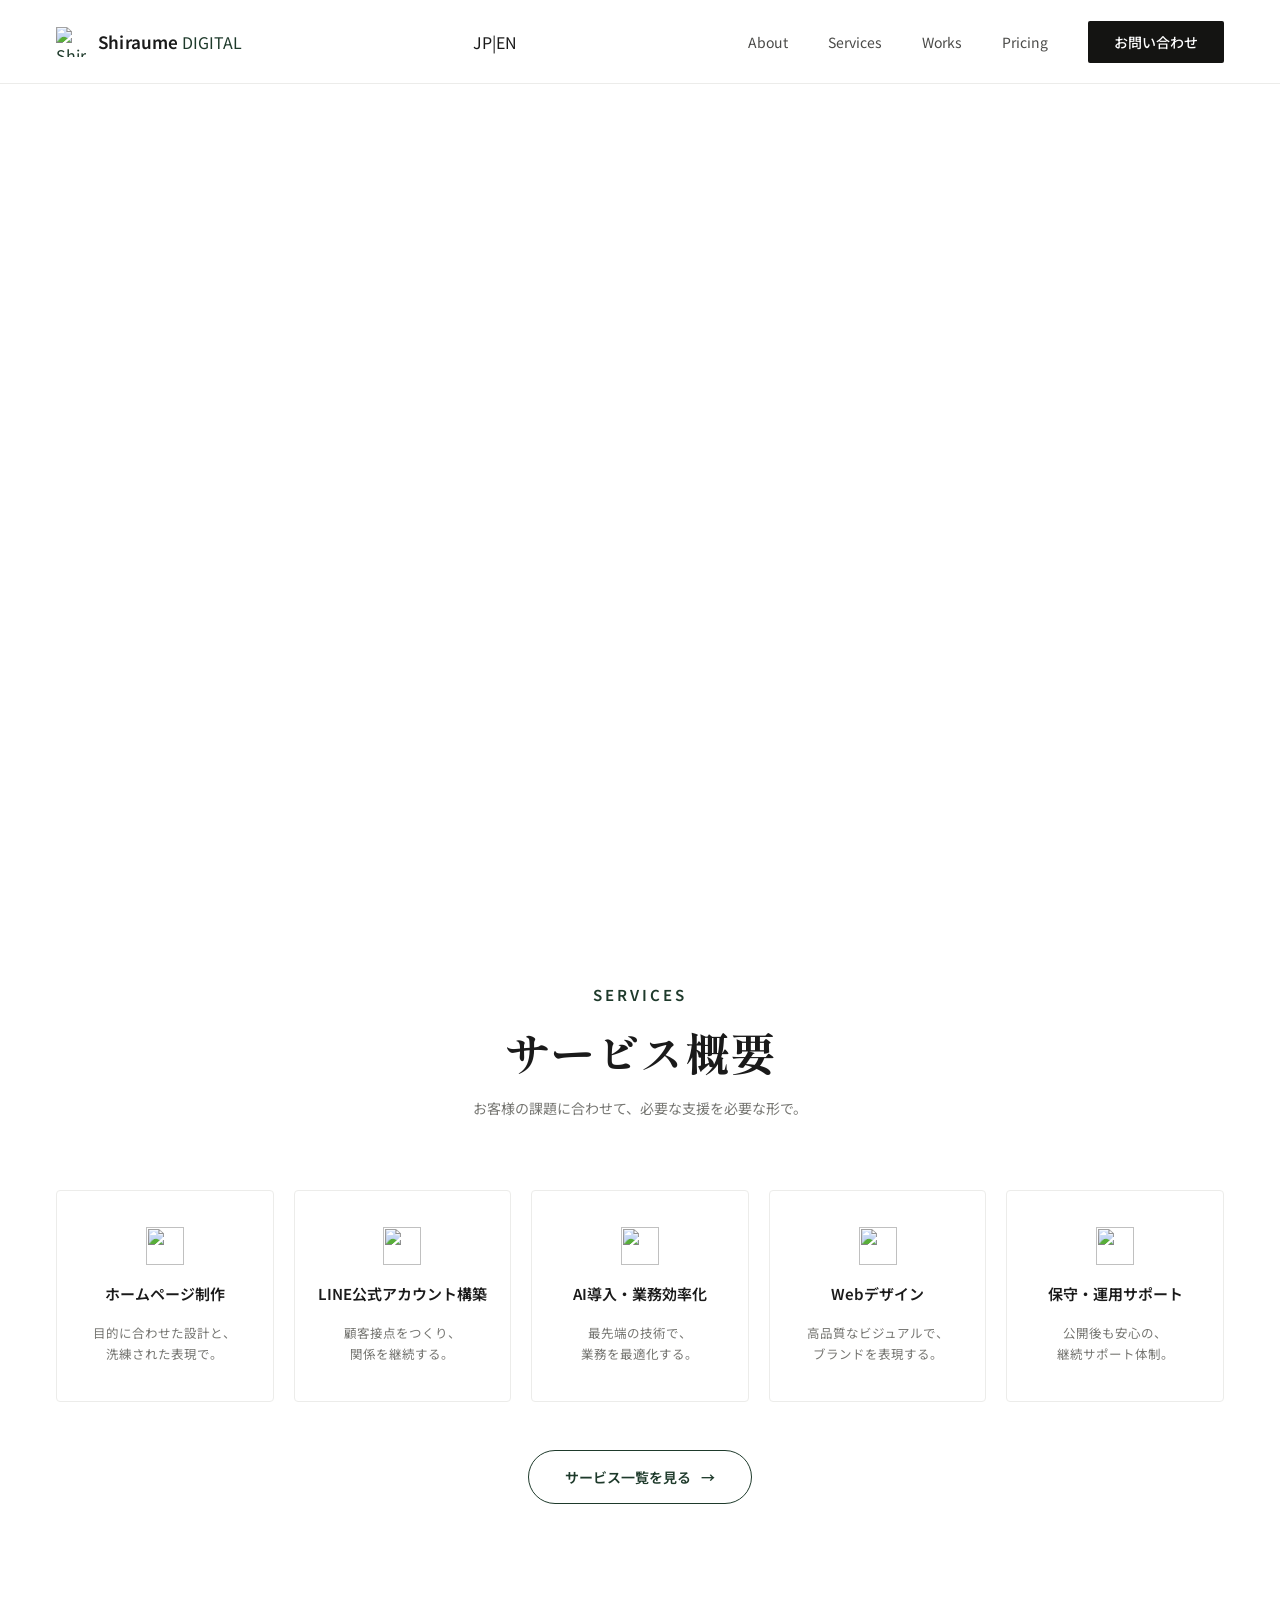
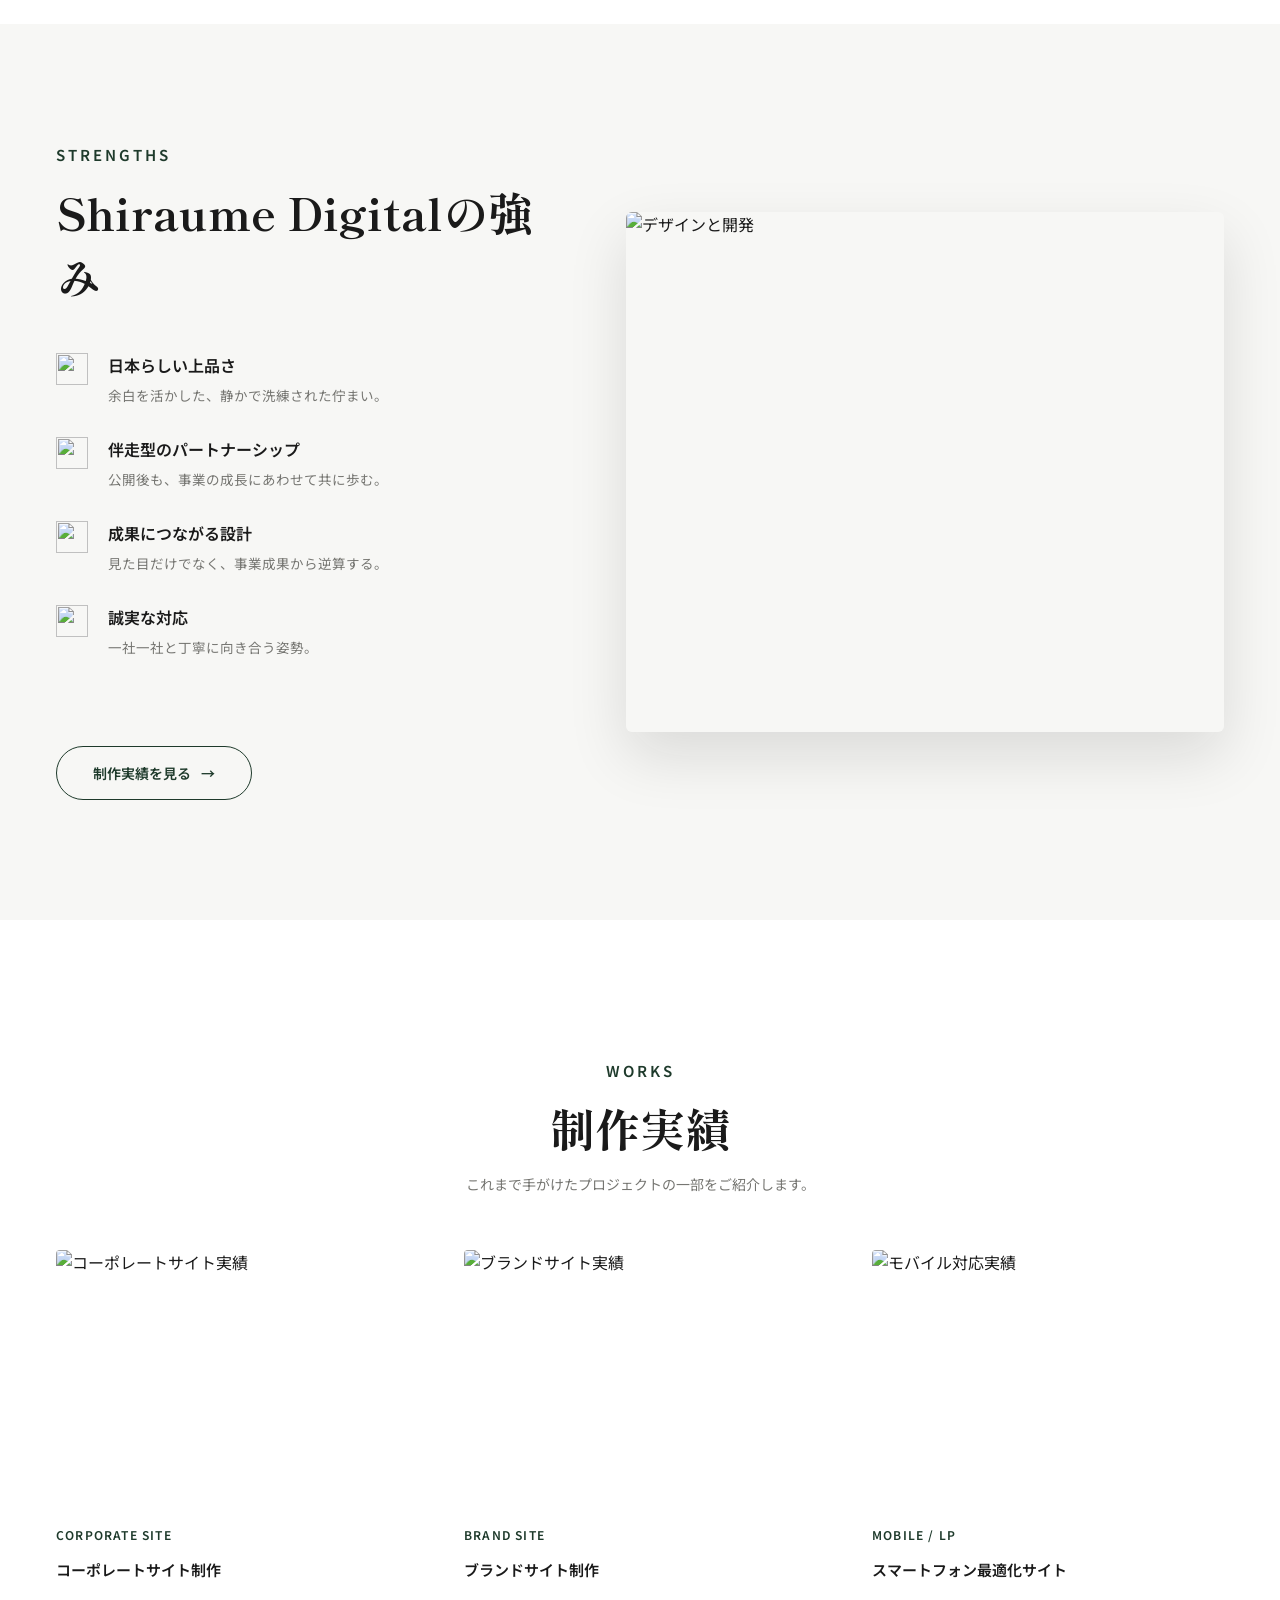
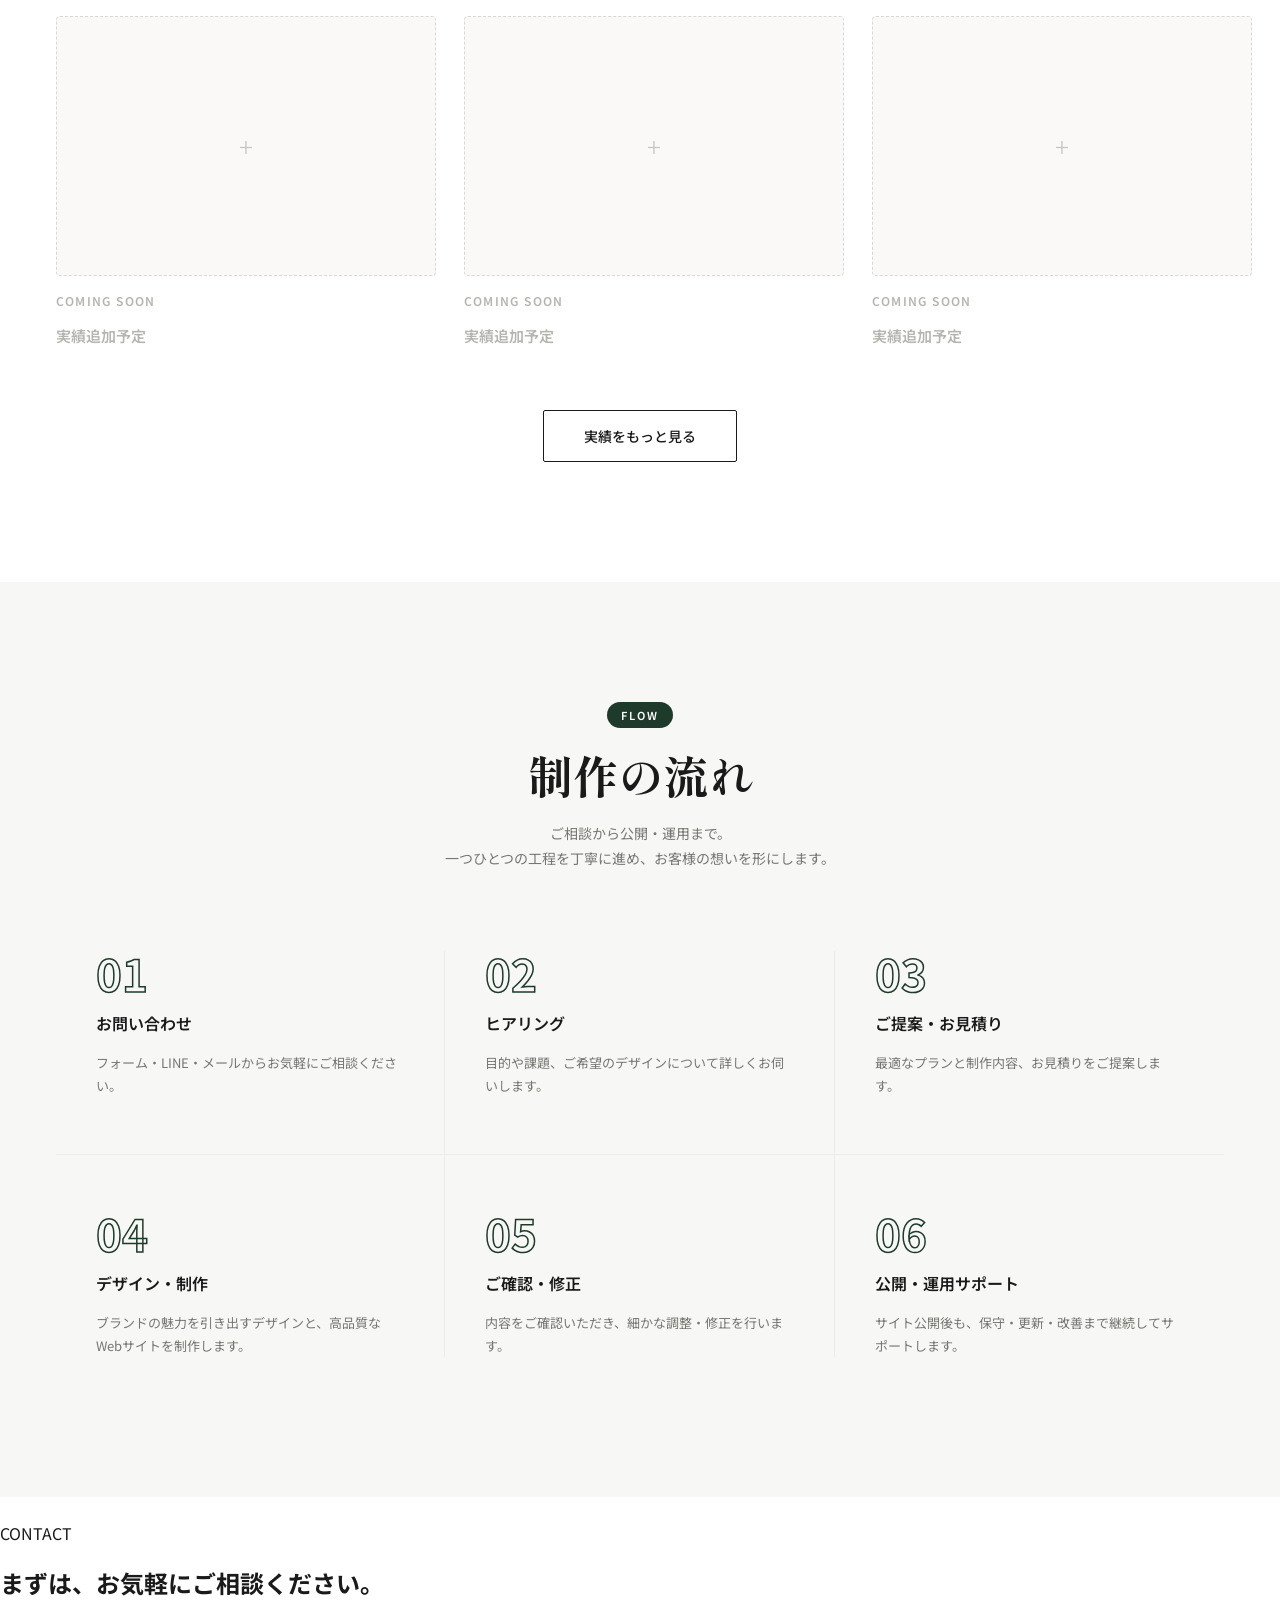
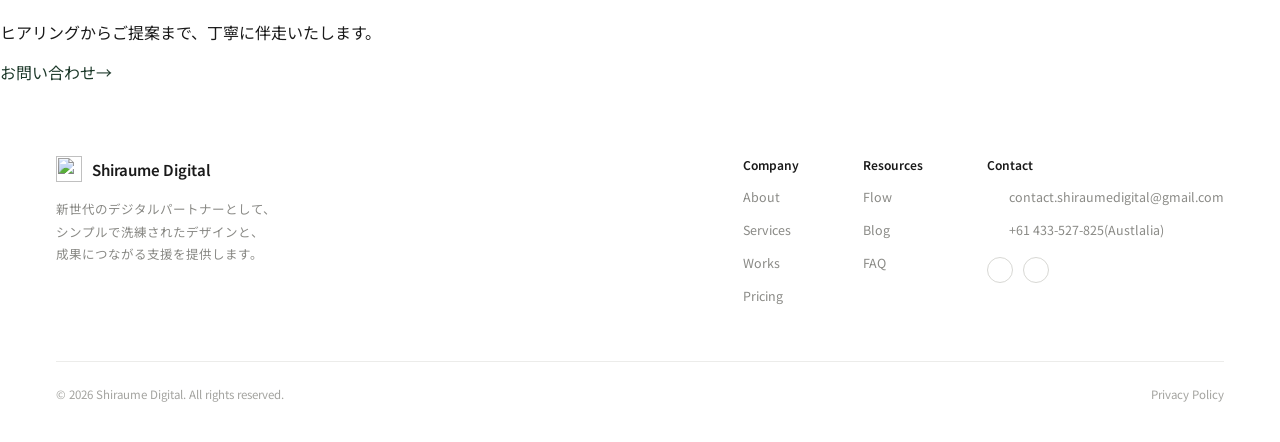
==== commit 69c59e4c: "Add files via upload" ====
--- a/index.html
+++ b/index.html
@@ -16,7 +16,7 @@
 <meta name="twitter:image" content="https://shiraumedigital.com/assets/images/og-image.png">
 <link rel="preconnect" href="https://fonts.googleapis.com">
 <link rel="preconnect" href="https://fonts.gstatic.com" crossorigin>
-<link href="https://fonts.googleapis.com/css2?family=Noto+Sans+JP:wght@300;400;500;600;700&family=Inter:wght@400;500;600;700&family=Shippori+Mincho:wght@400;500;600;700;800&display=swap" rel="stylesheet">
+<link href="https://fonts.googleapis.com/css2?family=Noto+Sans+JP:wght@300;400;500;600;700&family=Inter:wght@400;500;600;700&family=Shippori+Mincho:wght@400;500;600;700;800&family=Cormorant+Garamond:wght@500;600;700&display=swap" rel="stylesheet">
 <link rel="icon" type="image/png" sizes="32x32" href="assets/images/favicon-32.png">
 <link rel="icon" type="image/png" sizes="16x16" href="assets/images/favicon-16.png">
 <link rel="apple-touch-icon" sizes="180x180" href="assets/images/favicon-180.png">
@@ -26,12 +26,20 @@
 
 <div class="page">
 
-  <!-- NAV -->
-  <nav class="nav" id="siteNav">
+  <!-- NAV (minimal: brand left, JP|EN + hamburger right; full links live in
+       the hamburger dropdown, reusing the same toggle used on other pages) -->
+  <nav class="nav nav--minimal" id="siteNav">
     <a href="index.html" class="nav__brand">
       <img class="nav__logo" src="assets/images/shiraume-symbol-mark.png" alt="Shiraume Digital">
-      <span class="nav__brand-name">Shiraume Digital</span>
+      <span class="nav__brand-text">
+        <span class="nav__brand-name">Shiraume</span>
+        <span class="nav__brand-sub">DIGITAL</span>
+      </span>
     </a>
+    <div class="nav__right">
+      <span class="nav__lang">JP<span class="nav__lang-sep">|</span>EN</span>
+      <button class="nav__toggle" aria-label="メニュー" aria-expanded="false"><span></span><span></span><span></span></button>
+    </div>
     <div class="nav__links">
       <a href="About.html" class="nav-link">About</a>
       <a href="Services.html" class="nav-link">Services</a>
@@ -39,33 +47,47 @@
       <a href="Pricing.html" class="nav-link">Pricing</a>
       <a href="Contact.html" class="btn-nav-cta">お問い合わせ</a>
     </div>
-    <button class="nav__toggle" aria-label="メニュー" aria-expanded="false"><span></span><span></span><span></span></button>
   </nav>
 
   <!-- PLUM BLOSSOM BRAND ACCENT (decorative branch + falling petals) -->
   <img class="plum-branch" src="assets/images/plum-branch.png" alt="" aria-hidden="true">
   <div class="petal-layer" id="petalLayer" aria-hidden="true"></div>
 
-  <noscript><style>.hero{position:relative!important;}[data-reveal]{opacity:1!important;transform:none!important;clip-path:none!important;}.hero__bg{filter:brightness(0.62)!important;transform:none!important;}</style></noscript>
+  <noscript><style>.hero{position:relative!important;}.stage-intro{display:none!important;}[data-reveal]{opacity:1!important;transform:none!important;clip-path:none!important;}.hero__bg{filter:brightness(0.62)!important;transform:none!important;}.nav__links{display:flex!important;position:static!important;box-shadow:none!important;padding:0!important;}</style></noscript>
 
   <!-- HERO (pinned/scrubbed: scrolling through #heroScrub's extra height
-       drives the photo + copy reveal directly, see main.js) -->
+       fades Stage 1 (English minimal intro) out and Stage 2 (the existing
+       Japanese photo hero) in - see main.js) -->
   <div class="hero-scrub" id="heroScrub">
     <header class="hero" id="heroSection">
       <img class="hero__bg" src="assets/images/42337b81732b9a5ac161deac968f36dcd88c0a685dd68c5df317637dfecfe237-0f24652b.png" alt="">
       <div class="hero__overlay"></div>
-      <div class="hero__ghost" aria-hidden="true">白梅</div>
+
+      <!-- STAGE 1: minimal English first view, fades out early in the scrub -->
+      <div class="stage-intro" id="stageIntro">
+        <div class="stage-intro__content">
+          <h1 class="stage-intro__title">
+            <span class="c-ink">Designing </span><span class="c-brand">Growth,</span><br>
+            <span class="c-ink">Building </span><span class="c-brand">Trust.</span>
+          </h1>
+          <p class="stage-intro__subtitle">Web Design &amp; Development</p>
+          <p class="stage-intro__services">ホームページ制作　｜　LP制作　｜　LINE構築<br>SNS運用サポート　｜　SEO　｜　AI導入支援</p>
+          <a href="Contact.html" class="btn-pill btn-pill--dark">お問い合わせはこちら<span class="btn-pill__arrow">→</span></a>
+          <div class="stage-intro__scroll">
+            <span>Scroll</span>
+            <span class="stage-intro__scroll-line"></span>
+          </div>
+        </div>
+      </div>
+
+      <!-- STAGE 2: existing Japanese hero, fades/cascades in via scroll progress -->
       <div class="hero__content">
         <span class="hero__eyebrow" data-reveal="0.05,0.35" data-reveal-mode="wipe">SHIRAUME DIGITAL</span>
-        <h1 class="hero__title"><span class="hero-title-line hero-title-line--1" data-reveal="0.15,0.5" data-reveal-mode="wipe-down">ともに、</span><br><span class="hero-title-line hero-title-line--2" data-reveal="0.3,0.65" data-reveal-mode="wipe-down">未来を、作ろう。</span></h1>
+        <h2 class="hero__title"><span class="hero-title-line hero-title-line--1" data-reveal="0.15,0.5" data-reveal-mode="wipe-down">ともに、</span><br><span class="hero-title-line hero-title-line--2" data-reveal="0.3,0.65" data-reveal-mode="wipe-down">未来を、作ろう。</span></h2>
         <p class="hero__desc" data-reveal="0.45,0.75" data-reveal-mode="wipe">シンプルで洗練されたデザインと、成果につながる<br class="br-desktop">Web制作・デジタル支援を。新世代のデジタルパートナー。</p>
-        <div class="hero__actions" data-reveal="0.55,0.85" data-reveal-mode="fade">
-          <a href="Contact.html" class="btn-pill btn-pill--solid">お問い合わせ<span class="btn-pill__arrow">→</span></a>
+        <div class="hero__actions hero__actions--single" data-reveal="0.55,0.85" data-reveal-mode="fade">
           <a href="Services.html" class="btn-pill btn-pill--ghost">サービスを見る<span class="btn-pill__arrow">→</span></a>
         </div>
-      </div>
-      <div class="hero__scroll">
-        <img src="assets/images/chevron-thin.png" alt="">
       </div>
     </header>
   </div>
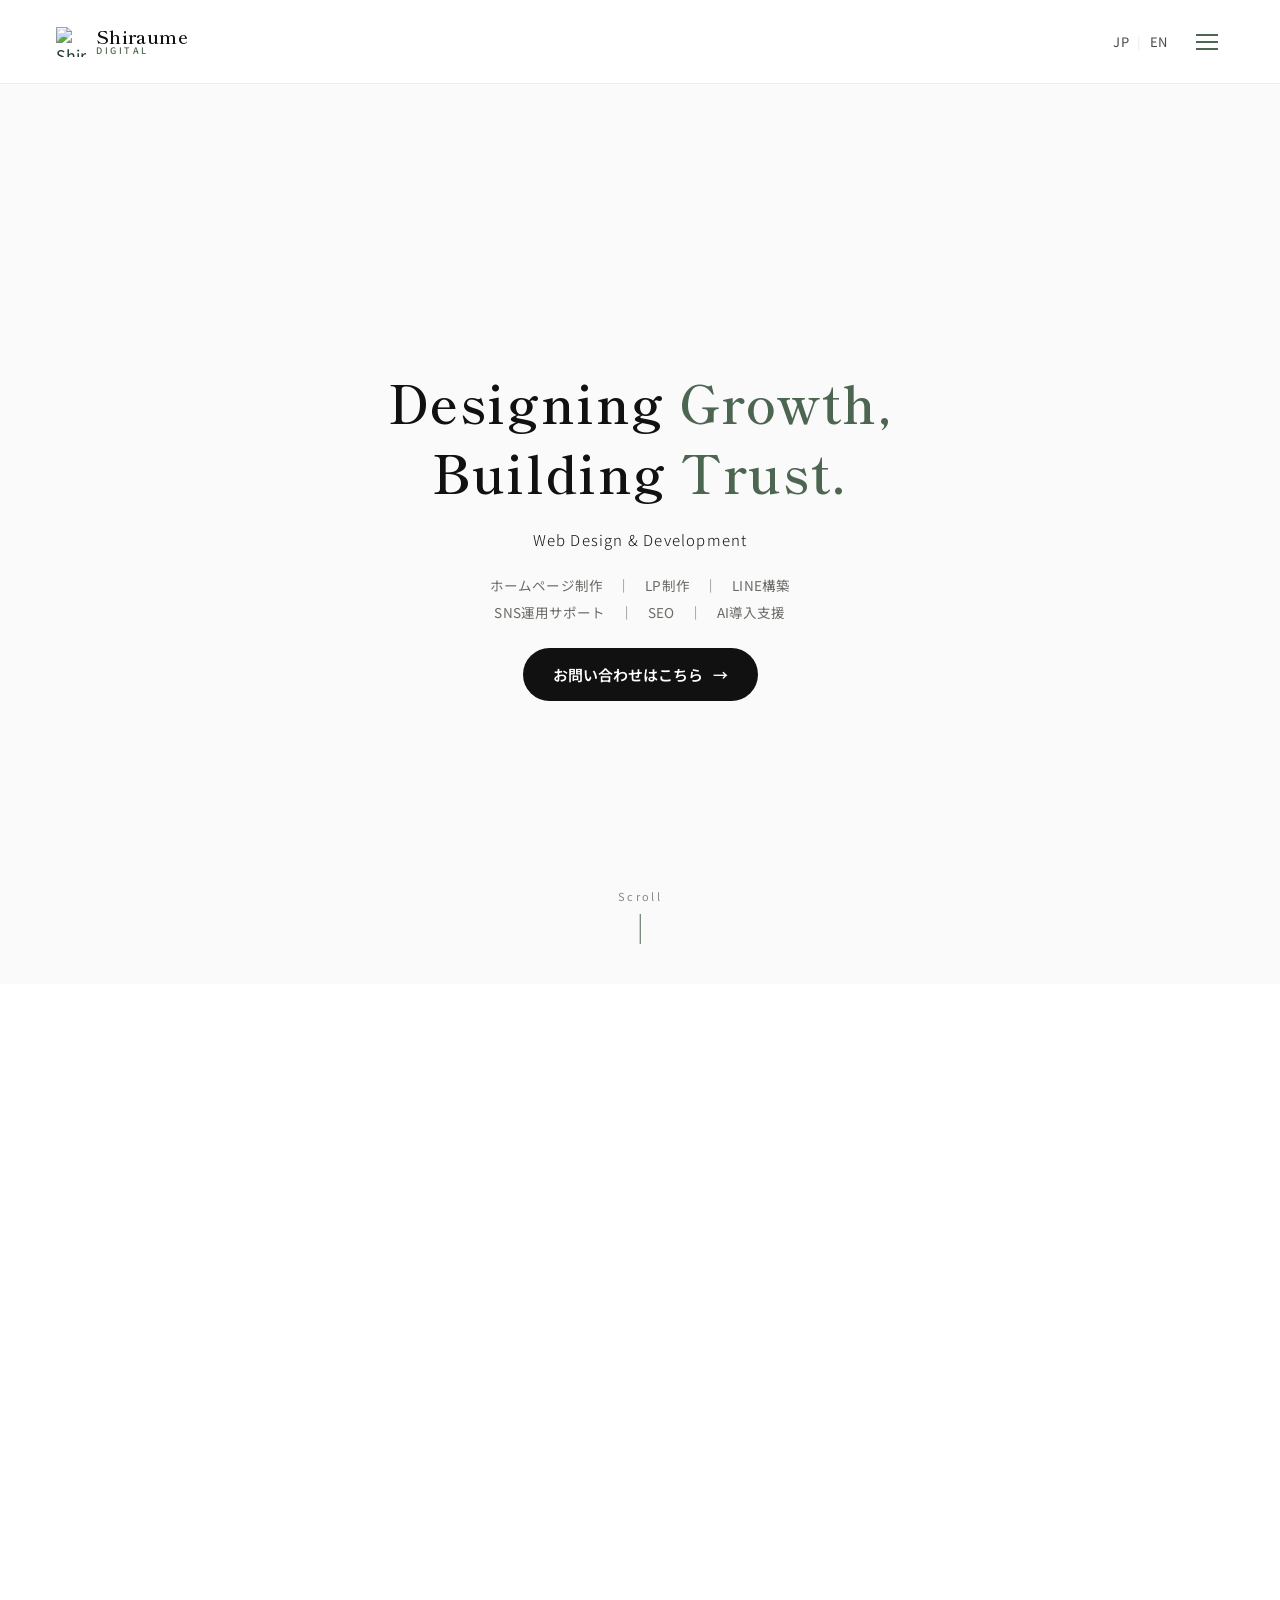
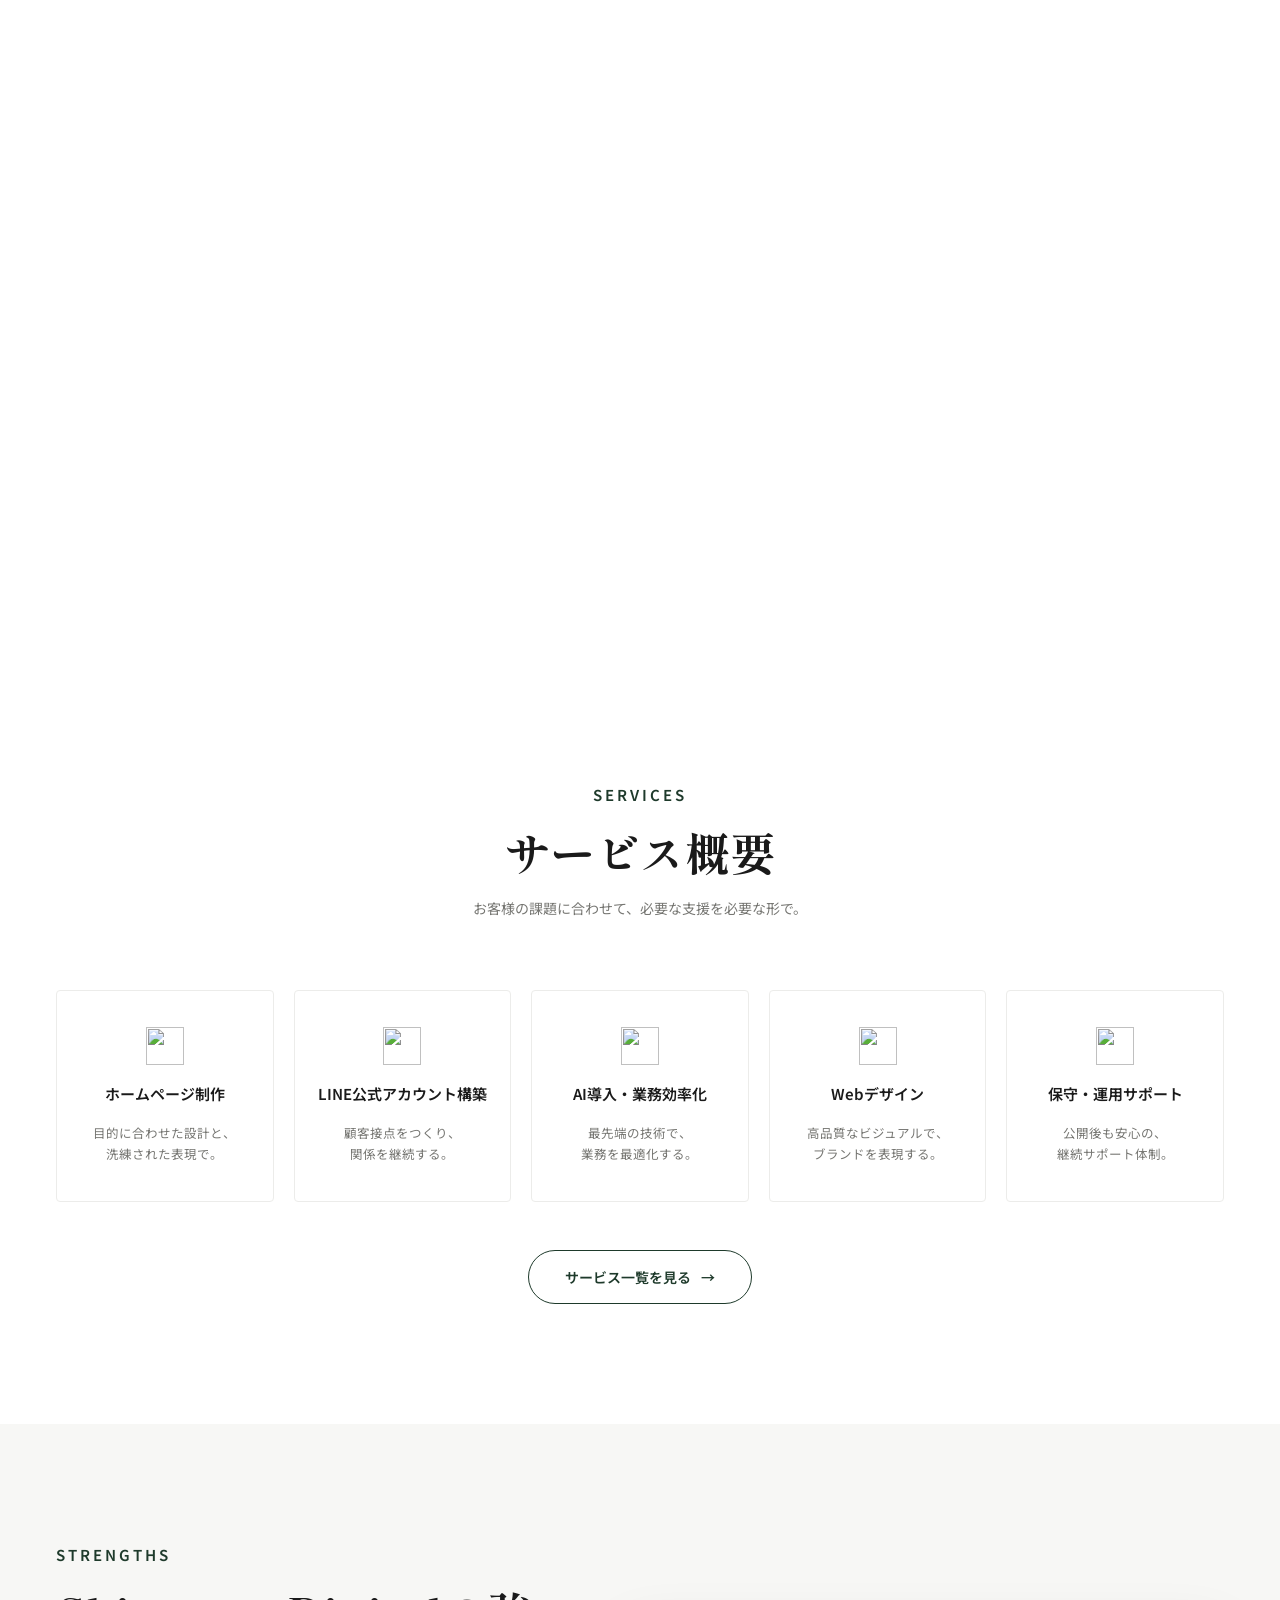
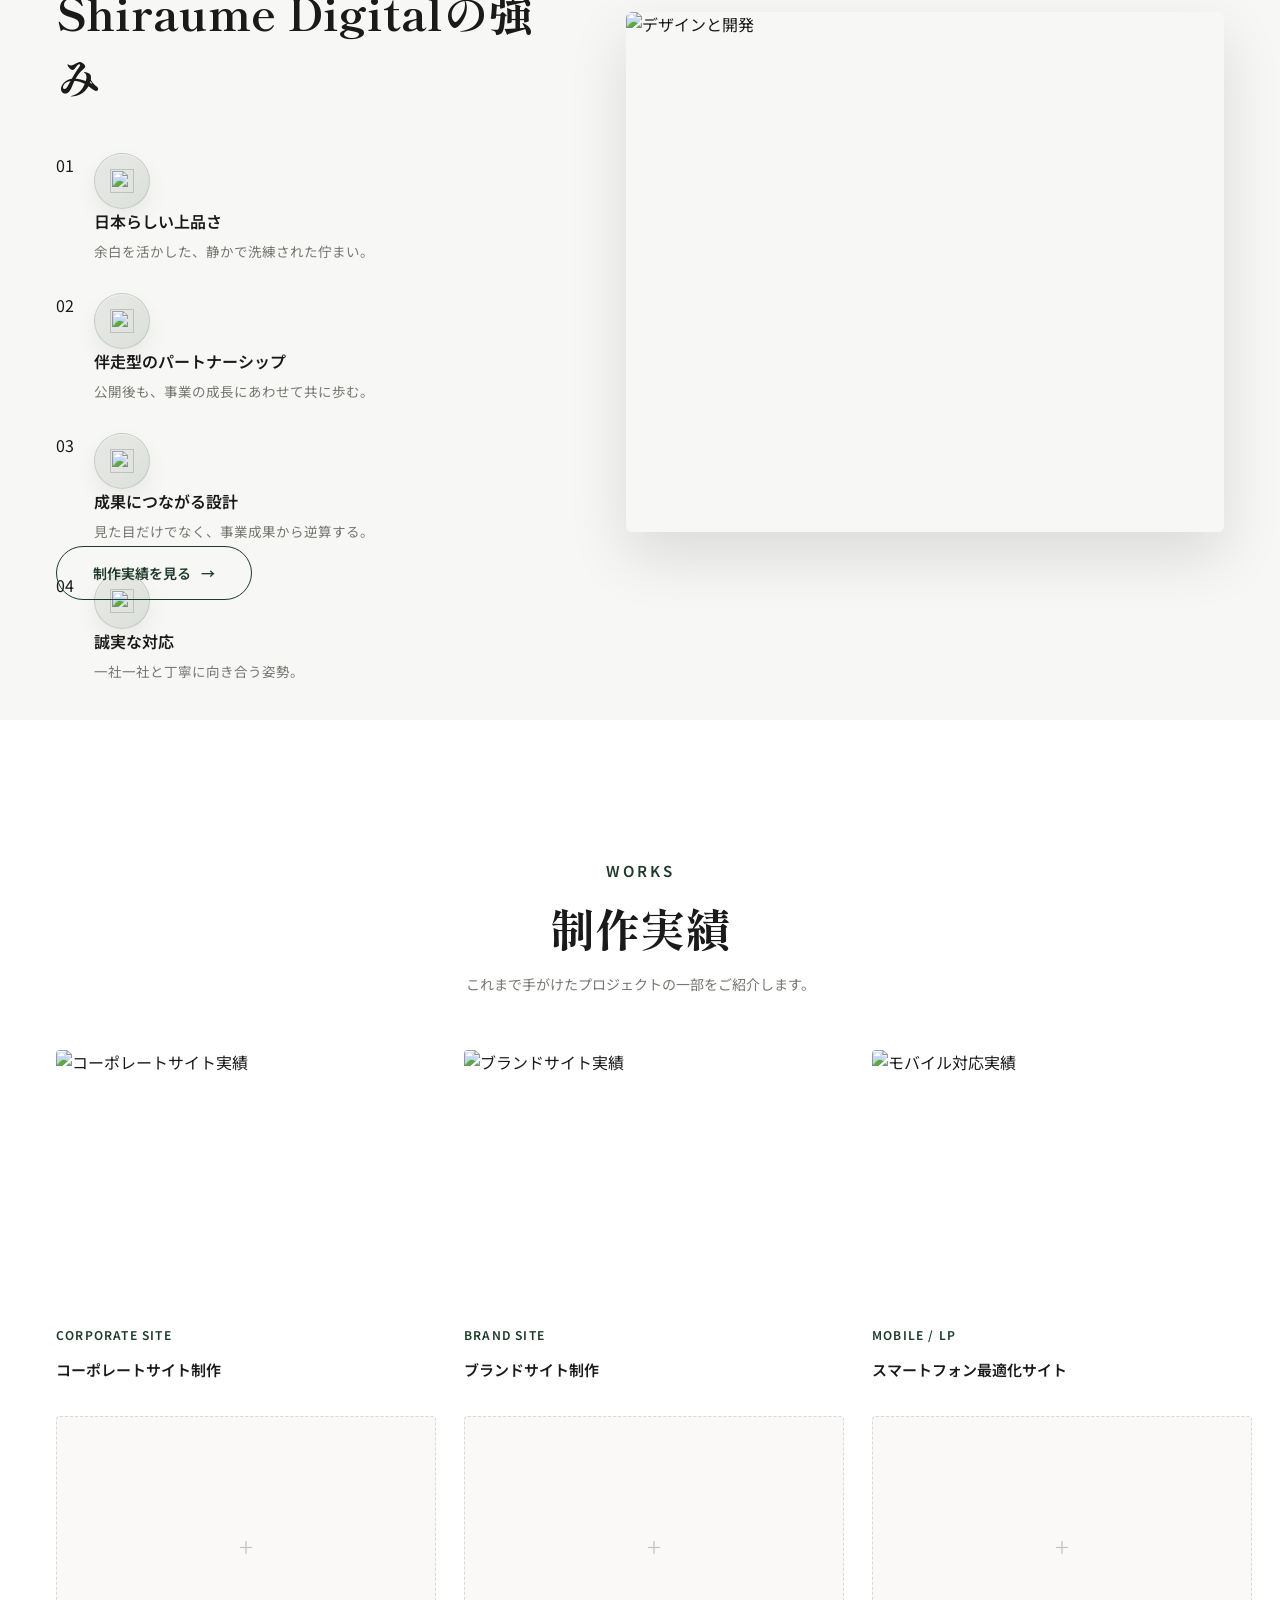
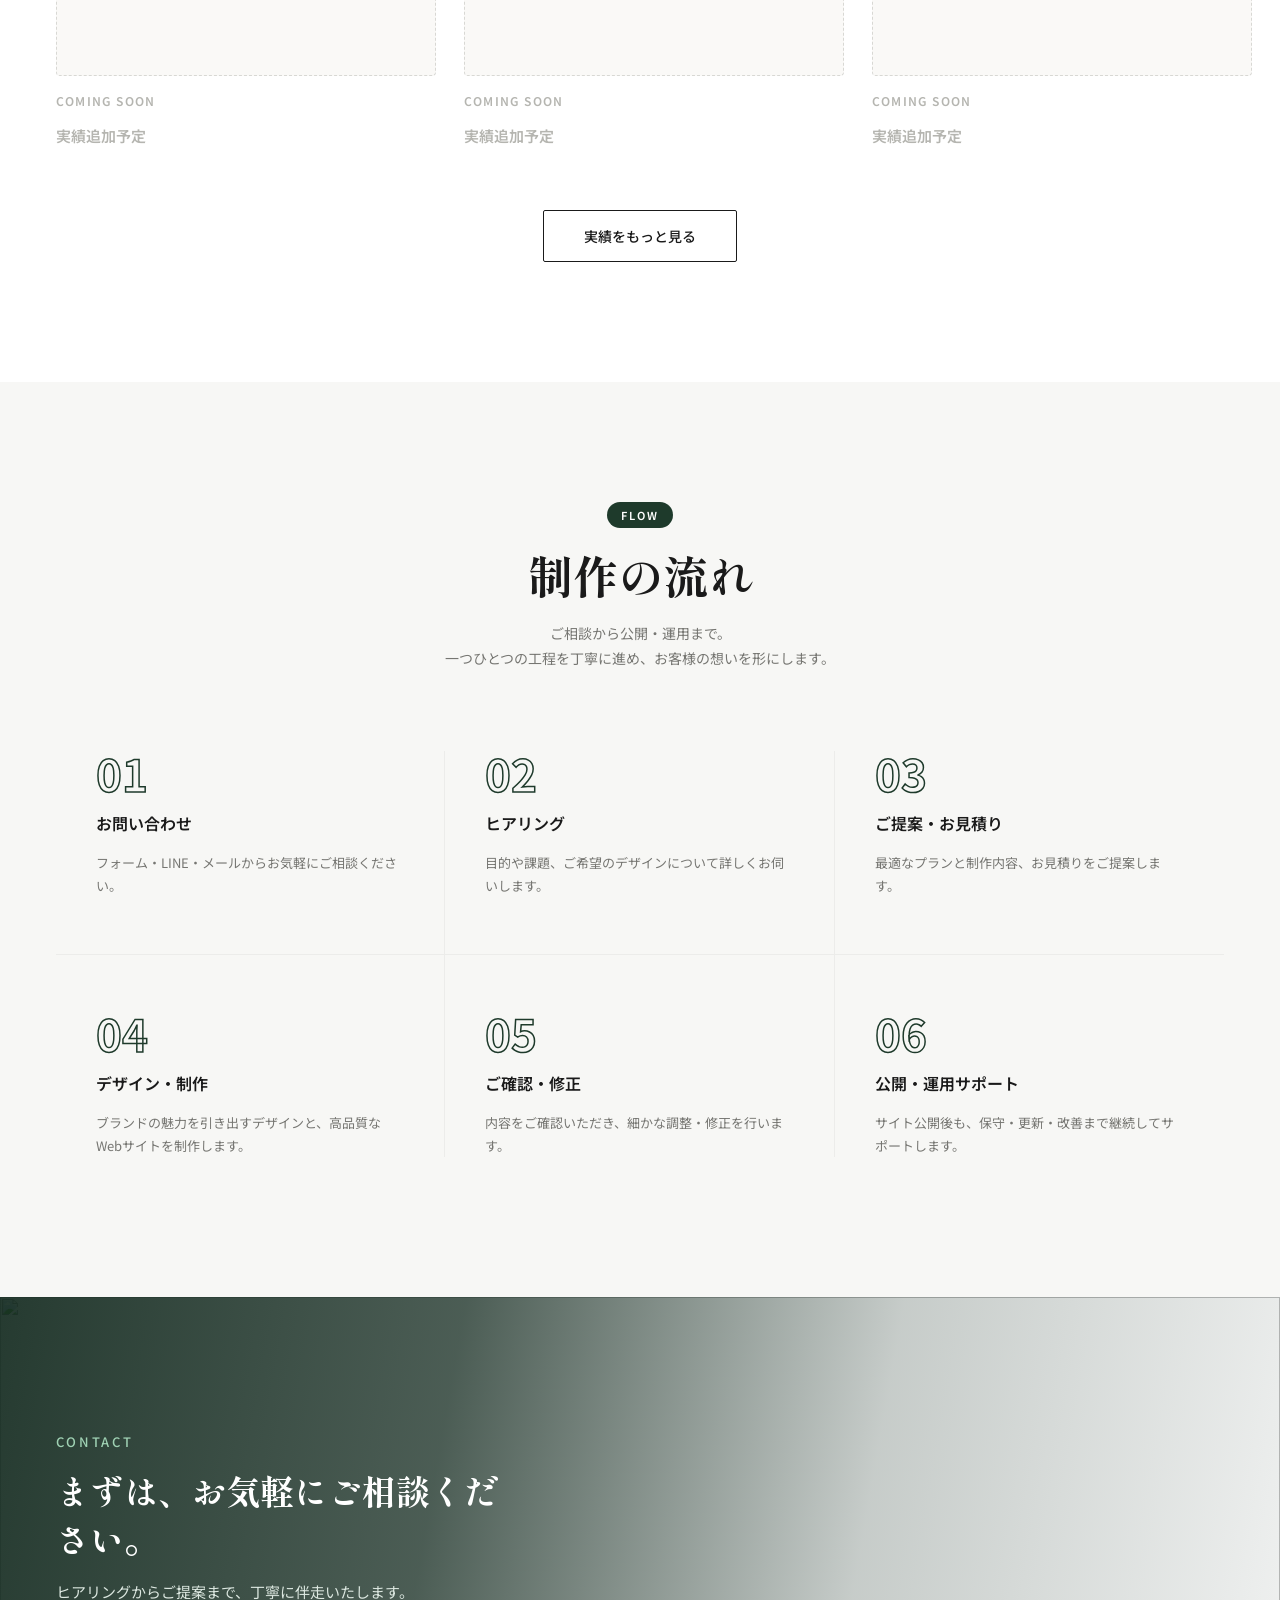
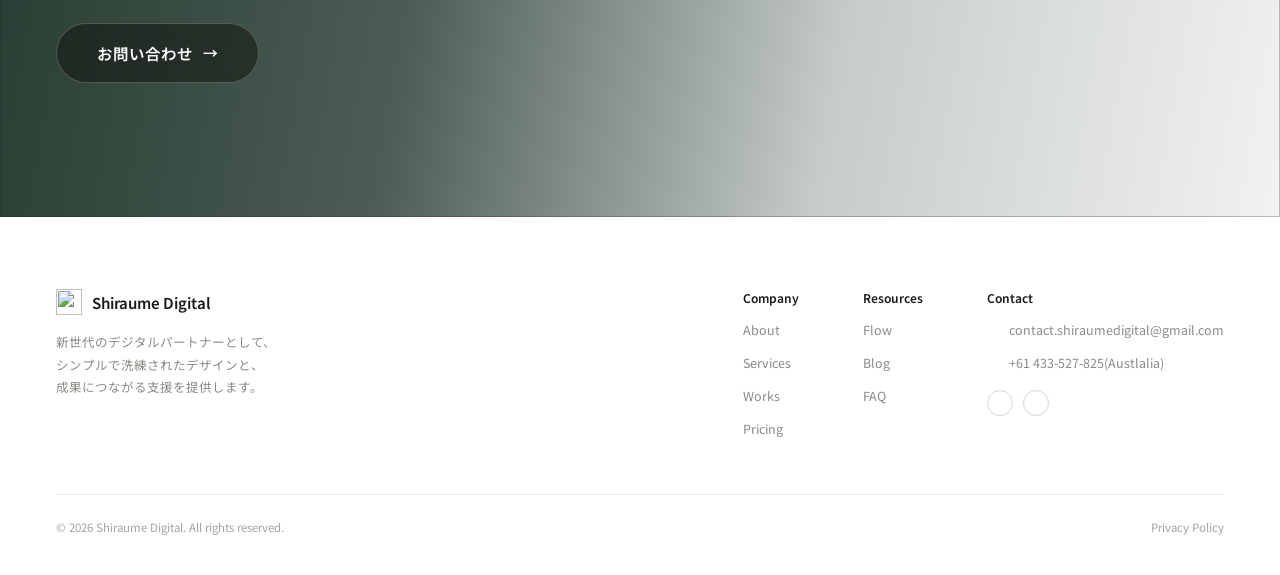
==== commit 4cf3e214: "Add files via upload" ====
--- a/index.html
+++ b/index.html
@@ -49,10 +49,6 @@
     </div>
   </nav>
 
-  <!-- PLUM BLOSSOM BRAND ACCENT (decorative branch + falling petals) -->
-  <img class="plum-branch" src="assets/images/plum-branch.png" alt="" aria-hidden="true">
-  <div class="petal-layer" id="petalLayer" aria-hidden="true"></div>
-
   <noscript><style>.hero{position:relative!important;}.stage-intro{display:none!important;}[data-reveal]{opacity:1!important;transform:none!important;clip-path:none!important;}.hero__bg{filter:brightness(0.62)!important;transform:none!important;}.nav__links{display:flex!important;position:static!important;box-shadow:none!important;padding:0!important;}</style></noscript>
 
   <!-- HERO (pinned/scrubbed: scrolling through #heroScrub's extra height
@@ -63,8 +59,17 @@
       <img class="hero__bg" src="assets/images/42337b81732b9a5ac161deac968f36dcd88c0a685dd68c5df317637dfecfe237-0f24652b.png" alt="">
       <div class="hero__overlay"></div>
 
-      <!-- STAGE 1: minimal English first view, fades out early in the scrub -->
+      <!-- STAGE 1: minimal English first view, fades out early in the scrub.
+           The plum branch + petals live INSIDE Stage 1, painted before the
+           text content so they sit behind the copy (not on top of it), and
+           fade away together with Stage 1 as the visitor scrolls. The Scroll
+           indicator is pinned to the bottom edge of the stage (not part of
+           the centered content stack) so the first view always reads as one
+           full screen with the cue anchored at the very bottom. -->
       <div class="stage-intro" id="stageIntro">
+        <img class="plum-branch" src="assets/images/plum-branch.png" alt="" aria-hidden="true">
+        <div class="petal-layer" id="petalLayer" aria-hidden="true"></div>
+
         <div class="stage-intro__content">
           <h1 class="stage-intro__title">
             <span class="c-ink">Designing </span><span class="c-brand">Growth,</span><br>
@@ -73,19 +78,20 @@
           <p class="stage-intro__subtitle">Web Design &amp; Development</p>
           <p class="stage-intro__services">ホームページ制作　｜　LP制作　｜　LINE構築<br>SNS運用サポート　｜　SEO　｜　AI導入支援</p>
           <a href="Contact.html" class="btn-pill btn-pill--dark">お問い合わせはこちら<span class="btn-pill__arrow">→</span></a>
-          <div class="stage-intro__scroll">
-            <span>Scroll</span>
-            <span class="stage-intro__scroll-line"></span>
-          </div>
+        </div>
+
+        <div class="stage-intro__scroll">
+          <span>Scroll</span>
+          <span class="stage-intro__scroll-line"></span>
         </div>
       </div>
 
       <!-- STAGE 2: existing Japanese hero, fades/cascades in via scroll progress -->
       <div class="hero__content">
-        <span class="hero__eyebrow" data-reveal="0.05,0.35" data-reveal-mode="wipe">SHIRAUME DIGITAL</span>
-        <h2 class="hero__title"><span class="hero-title-line hero-title-line--1" data-reveal="0.15,0.5" data-reveal-mode="wipe-down">ともに、</span><br><span class="hero-title-line hero-title-line--2" data-reveal="0.3,0.65" data-reveal-mode="wipe-down">未来を、作ろう。</span></h2>
-        <p class="hero__desc" data-reveal="0.45,0.75" data-reveal-mode="wipe">シンプルで洗練されたデザインと、成果につながる<br class="br-desktop">Web制作・デジタル支援を。新世代のデジタルパートナー。</p>
-        <div class="hero__actions hero__actions--single" data-reveal="0.55,0.85" data-reveal-mode="fade">
+        <span class="hero__eyebrow" data-reveal="0.22,0.42" data-reveal-mode="wipe">SHIRAUME DIGITAL</span>
+        <h2 class="hero__title"><span class="hero-title-line hero-title-line--1" data-reveal="0.3,0.5" data-reveal-mode="wipe-down">ともに、</span><br><span class="hero-title-line hero-title-line--2" data-reveal="0.42,0.62" data-reveal-mode="wipe-down">未来を、作ろう。</span></h2>
+        <p class="hero__desc" data-reveal="0.55,0.72" data-reveal-mode="wipe">シンプルで洗練されたデザインと、成果につながる<br class="br-desktop">Web制作・デジタル支援を。新世代のデジタルパートナー。</p>
+        <div class="hero__actions hero__actions--single" data-reveal="0.65,0.82" data-reveal-mode="fade">
           <a href="Services.html" class="btn-pill btn-pill--ghost">サービスを見る<span class="btn-pill__arrow">→</span></a>
         </div>
       </div>
@@ -143,31 +149,43 @@
     <div class="strengths__body">
       <div class="strengths__list">
         <div class="strength-item">
-          <img class="strength-item__icon" src="assets/images/plum-blossom-outline.png" alt="">
-          <div>
-            <div class="strength-item__title">日本らしい上品さ</div>
-            <div class="strength-item__desc">余白を活かした、静かで洗練された佇まい。</div>
+          <span class="strength-item__num">01</span>
+          <div class="strength-item__row">
+            <span class="strength-item__icon-wrap"><img class="strength-item__icon" src="assets/images/plum-blossom-outline.png" alt=""></span>
+            <div>
+              <div class="strength-item__title">日本らしい上品さ</div>
+              <div class="strength-item__desc">余白を活かした、静かで洗練された佇まい。</div>
+            </div>
           </div>
         </div>
         <div class="strength-item">
-          <img class="strength-item__icon" src="assets/images/handshake-partnership.png" alt="">
-          <div>
-            <div class="strength-item__title">伴走型のパートナーシップ</div>
-            <div class="strength-item__desc">公開後も、事業の成長にあわせて共に歩む。</div>
+          <span class="strength-item__num">02</span>
+          <div class="strength-item__row">
+            <span class="strength-item__icon-wrap"><img class="strength-item__icon" src="assets/images/handshake-partnership.png" alt=""></span>
+            <div>
+              <div class="strength-item__title">伴走型のパートナーシップ</div>
+              <div class="strength-item__desc">公開後も、事業の成長にあわせて共に歩む。</div>
+            </div>
           </div>
         </div>
         <div class="strength-item">
-          <img class="strength-item__icon" src="assets/images/growth-chart.png" alt="">
-          <div>
-            <div class="strength-item__title">成果につながる設計</div>
-            <div class="strength-item__desc">見た目だけでなく、事業成果から逆算する。</div>
+          <span class="strength-item__num">03</span>
+          <div class="strength-item__row">
+            <span class="strength-item__icon-wrap"><img class="strength-item__icon" src="assets/images/growth-chart.png" alt=""></span>
+            <div>
+              <div class="strength-item__title">成果につながる設計</div>
+              <div class="strength-item__desc">見た目だけでなく、事業成果から逆算する。</div>
+            </div>
           </div>
         </div>
         <div class="strength-item">
-          <img class="strength-item__icon" src="assets/images/heart-in-hands.png" alt="">
-          <div>
-            <div class="strength-item__title">誠実な対応</div>
-            <div class="strength-item__desc">一社一社と丁寧に向き合う姿勢。</div>
+          <span class="strength-item__num">04</span>
+          <div class="strength-item__row">
+            <span class="strength-item__icon-wrap"><img class="strength-item__icon" src="assets/images/heart-in-hands.png" alt=""></span>
+            <div>
+              <div class="strength-item__title">誠実な対応</div>
+              <div class="strength-item__desc">一社一社と丁寧に向き合う姿勢。</div>
+            </div>
           </div>
         </div>
       </div>
--- a/assets/style.css
+++ b/assets/style.css
@@ -96,62 +96,19 @@
   100% { transform: translate3d(var(--petal-dx4, 0px), 106vh, 0) rotate(var(--petal-spin, 220deg)); }
 }
 
-/* Hero copy/buttons stay hidden (opacity 0) until .hero carries
-   is-content-revealed - added by main.js at the exact moment the Hero
-   finishes scrolling into place - at which point each piece cascades in
-   top-to-bottom (staggered by the --N delay classes below). Plain
-   .hero-fade elements (the button row) fade + rise; .hero-fade--text
-   elements (eyebrow/title/description) additionally wipe in from left
-   to right via clip-path, matching the "文字は左から右に" reveal. */
-
-.hero-fade {
+/* Hero copy/buttons are painted directly from scroll progress by main.js
+   (see the [data-reveal] elements below) rather than CSS keyframes - this
+   default hidden state is just the pre-JS/first-paint fallback so nothing
+   flashes fully visible before the first scroll-progress frame runs. */
+
+[data-reveal] {
   opacity: 0;
-  transform: translateY(24px);
-}
-
-.hero-fade--text {
-  clip-path: inset(0 100% 0 0);
-}
-
-.hero.is-content-revealed .hero-fade {
-  animation: fadeInUp 1.2s cubic-bezier(0.16,1,0.3,1) forwards;
-}
-
-.hero.is-content-revealed .hero-fade--text {
-  animation: heroTextReveal 1.6s cubic-bezier(0.16,1,0.3,1) forwards;
-}
-
-.hero-fade--1 { animation-delay: 0.1s; }
-.hero-fade--3 { animation-delay: 2.8s; }
-
-/* Buttons: a plain fade with no rise, starting right as the title
-   ("ともに、未来を、作ろう。") finishes its own reveal (title line 2
-   completes at 1.6s delay + 1.2s duration = 2.8s) rather than waiting for
-   the description underneath to finish too. Tightened so the CTAs are
-   clickable sooner after the reveal begins. */
-.hero.is-content-revealed .hero-fade--4 {
-  animation: heroFadeIn 1.4s ease-out forwards;
-  animation-delay: 2.9s;
-}
-
-/* Title: each line unveils from the top, one after the other - slower
-   and more deliberate than the rest of the Hero copy, but tightened so
-   the whole cascade (and the CTA buttons after it) resolves sooner. */
+}
+
 .hero-title-line {
   display: inline-block;
-  opacity: 0;
-  clip-path: inset(0 0 100% 0);
-}
-
-.hero.is-content-revealed .hero-title-line {
-  animation: heroTitleReveal 1.2s cubic-bezier(0.16,1,0.3,1) forwards;
-}
-
-.hero-title-line--1 { animation-delay: 0.4s; }
-.hero-title-line--2 { animation-delay: 1.6s; }
-
-/* Buttons only appear once every line of copy above has fully settled
-   (eyebrow -> both title lines -> description), then rise in together. */
+}
+
 .hero__actions { margin-top: 26px; }
 
 .works-track--row1 {
@@ -294,17 +251,122 @@
 .nav__toggle.is-active span:nth-child(2) { opacity: 0; }
 .nav__toggle.is-active span:nth-child(3) { transform: translateY(-7px) rotate(-45deg); }
 
+/* ---------- Nav, minimal variant (TOP page only) ----------
+   Apple/Linear/Vercel-style hamburger-first nav: brand on the left, just
+   "JP | EN" + the hamburger on the right at every width. The full link
+   list (About/Services/Works/Pricing/Contact) moves into the same
+   dropdown the other pages already use on mobile, reusing that existing
+   toggle behavior instead of a new mechanism, just always-on here. Scoped
+   entirely to .nav--minimal so every other page's header is untouched. */
+
+.nav--minimal .nav__brand {
+  gap: 10px;
+}
+
+.nav--minimal .nav__brand-text {
+  display: flex;
+  flex-direction: column;
+  line-height: 1.05;
+}
+
+.nav--minimal .nav__brand-name {
+  font-family: 'Cormorant Garamond', 'Shippori Mincho', serif;
+  font-size: 18px;
+  font-weight: 600;
+  letter-spacing: 0.02em;
+  color: #111111;
+}
+
+.nav--minimal .nav__brand-sub {
+  font-size: 9px;
+  font-weight: 500;
+  letter-spacing: 0.28em;
+  color: #4D6652;
+}
+
+.nav--minimal .nav__right {
+  display: flex;
+  align-items: center;
+  gap: 22px;
+}
+
+.nav--minimal .nav__lang {
+  font-size: 13px;
+  letter-spacing: 0.04em;
+  color: #4a4a48;
+}
+
+.nav--minimal .nav__lang-sep {
+  margin: 0 8px;
+  color: #E9E9E9;
+}
+
+.nav--minimal .nav__toggle {
+  display: flex;
+}
+
+.nav--minimal .nav__toggle span {
+  background: #4D6652;
+}
+
+.nav--minimal .nav__links {
+  position: absolute;
+  top: 84px;
+  left: 0;
+  right: 0;
+  background: #ffffff;
+  border-bottom: 1px solid #E9E9E9;
+  flex-direction: column;
+  align-items: flex-start;
+  gap: 0;
+  padding: 8px 56px 20px;
+  display: none;
+  box-shadow: 0 16px 32px rgba(20,20,18,0.08);
+}
+
+.nav--minimal .nav__links.nav__links--open {
+  display: flex;
+}
+
+.nav--minimal .nav__links a.nav-link,
+.nav--minimal .nav__links a.btn-nav-cta {
+  width: 100%;
+}
+
+.nav--minimal .nav__links a.nav-link {
+  padding: 14px 0;
+  border-bottom: 1px solid #f2f2f0;
+}
+
+.nav--minimal .nav-link::after {
+  display: none;
+}
+
+.nav--minimal .nav__links a.btn-nav-cta {
+  margin-top: 14px;
+  text-align: center;
+}
+
 /* ---------- Hero ---------- */
 
+/* .hero-scrub reserves extra scroll height beyond the Hero's own height;
+   scrolling through that extra room is what drives the pinned photo/copy
+   reveal (see main.js) while .hero itself stays stuck to the viewport top. */
+.hero-scrub {
+  position: relative;
+  height: calc(100vh + 140vh);
+  height: calc(100dvh + 140vh);
+}
+
 .hero {
-  position: relative;
-  height: 760px;
+  position: sticky;
+  top: 0;
+  height: 100vh;
+  height: 100dvh;
   display: flex;
   align-items: center;
   justify-content: center;
   overflow: hidden;
-  opacity: 0;
-  transform: scale(1.03);
 }
 
 .hero__bg {
@@ -313,14 +375,95 @@
   width: 100%;
   height: 100%;
   object-fit: cover;
-  filter: brightness(0.62);
-  animation: heroKenBurns 16s ease-in-out infinite alternate;
+  filter: brightness(0.34);
+  transform: translateX(-6%) scale(1.08);
+  will-change: transform, filter;
 }
 
 .hero__overlay {
   position: absolute;
   inset: 0;
   background: linear-gradient(180deg, rgba(10,16,13,0.35) 0%, rgba(10,16,13,0.55) 60%, rgba(10,16,13,0.85) 100%);
+}
+
+/* Large, pale "白梅" watermark behind the copy - the plum-blossom brand
+   motif standing in for the reference site's giant logo treatment, kept
+   quiet and paper-like rather than loud. Fades out early via main.js. */
+/* ---------- Stage 1: minimal English first view ----------
+   Opaque panel sitting above the photo/Stage-2 content, filling .hero.
+   Fades out early in the scroll-scrub (see main.js) to reveal Stage 2
+   (the existing Japanese photo hero) underneath. */
+
+.stage-intro {
+  position: absolute;
+  inset: 0;
+  z-index: 2;
+  display: flex;
+  align-items: center;
+  justify-content: center;
+  background: #FAFAFA;
+}
+
+.stage-intro__content {
+  position: relative;
+  z-index: 1;
+  display: flex;
+  flex-direction: column;
+  align-items: center;
+  text-align: center;
+  gap: 22px;
+  max-width: 640px;
+  padding: 0 32px;
+}
+
+.stage-intro__title {
+  margin: 0;
+  font-family: 'Cormorant Garamond', 'Shippori Mincho', serif;
+  font-size: 52px;
+  font-weight: 600;
+  line-height: 1.35;
+  letter-spacing: 0.03em;
+}
+
+.stage-intro__title .c-ink { color: #111111; }
+.stage-intro__title .c-brand { color: #4D6652; }
+
+.stage-intro__subtitle {
+  margin: 0;
+  font-size: 15px;
+  font-weight: 300;
+  letter-spacing: 0.08em;
+  color: #111111;
+}
+
+.stage-intro__services {
+  margin: 0;
+  font-size: 13.5px;
+  line-height: 2;
+  color: #6a6a66;
+  letter-spacing: 0.01em;
+}
+
+.stage-intro__scroll {
+  position: absolute;
+  left: 50%;
+  bottom: 40px;
+  transform: translateX(-50%);
+  z-index: 1;
+  display: flex;
+  flex-direction: column;
+  align-items: center;
+  gap: 10px;
+  font-size: 11px;
+  letter-spacing: 0.22em;
+  color: #8a8a86;
+  animation: introScrollFloat 2.4s ease-in-out infinite;
+}
+
+.stage-intro__scroll-line {
+  width: 1px;
+  height: 30px;
+  background: #4D6652;
 }
 
 .hero__content {
@@ -422,86 +565,29 @@
   opacity: 0.8;
 }
 
-/* ---------- Scroll intro (first view, fades away on scroll) ---------- */
-
-.intro-screen {
-  position: fixed;
-  inset: 0;
-  z-index: 10;
-  background: #ffffff;
-  display: flex;
-  align-items: center;
-  justify-content: center;
-  pointer-events: none;
-}
-
-.intro-screen__content {
-  display: flex;
-  flex-direction: column;
-  align-items: center;
-  gap: 14px;
-}
-
-.intro-screen__mark {
-  width: 40px;
-  height: 40px;
-  object-fit: contain;
-  image-rendering: -webkit-optimize-contrast;
-}
-
-.intro-screen__logo {
-  font-family: 'Shippori Mincho', 'Noto Serif JP', serif;
-  font-size: 39px;
-  font-weight: 600;
-  letter-spacing: 0.06em;
-  color: #141412;
-}
-
-.intro-screen__tagline {
-  margin-top: -9px;
-  font-size: 12.5px;
-  letter-spacing: 0.14em;
-  color: #9a9a95;
-  white-space: nowrap;
-}
-
-.intro-screen__scroll {
-  display: flex;
-  flex-direction: column;
-  align-items: center;
-  gap: 8px;
-  margin-top: 68px;
-  font-size: 15px;
-  letter-spacing: 0.18em;
-  color: #9a9a95;
-  animation: introScrollFloat 2.2s ease-in-out infinite;
-}
-
-.intro-screen__arrow {
-  font-size: 18px;
-}
-
 /* ---------- Plum blossom brand accent (branch + falling petals) ---------- */
-/* z-index sits above the intro-screen's white backdrop and above the Hero,
-   so the branch is part of the first-view composition immediately (visible
-   through the intro) and simply remains in place once the intro fades. */
+/* Painted INSIDE .stage-intro, before .stage-intro__content in the markup,
+   so they sit behind the Stage 1 copy (never covering the letters) while
+   still showing on top of the #FAFAFA backdrop. Being nested inside
+   #stageIntro, they fade out automatically together with it (see main.js) -
+   no separate opacity logic needed. */
 
 .plum-branch {
-  position: fixed;
+  position: absolute;
   top: 84px;
   left: -80px;
   height: 62vh;
   width: auto;
   max-width: 660px;
-  z-index: 12;
+  z-index: 0;
   pointer-events: none;
   user-select: none;
 }
 
 .petal-layer {
-  position: fixed;
+  position: absolute;
   inset: 0;
-  z-index: 12;
+  z-index: 0;
   pointer-events: none;
   overflow: hidden;
 }
@@ -519,12 +605,10 @@
 }
 
 @media (prefers-reduced-motion: reduce) {
-  .intro-screen__scroll { animation: none !important; }
   .petal-layer { display: none; }
-  .hero-fade,
-  .hero-fade--text,
-  .hero-title-line {
-    animation: none !important;
+  .hero { position: relative; }
+  .hero__bg { transform: none !important; filter: brightness(0.62) !important; }
+  [data-reveal] {
     opacity: 1 !important;
     transform: none !important;
     clip-path: none !important;
@@ -673,16 +757,60 @@
   display: flex;
   gap: 20px;
   align-items: flex-start;
-  transition: transform 0.35s ease;
+  opacity: 0;
+  transform: translateX(-32px);
+  transition: opacity 0.75s cubic-bezier(0.16,1,0.3,1), transform 0.75s cubic-bezier(0.16,1,0.3,1);
+}
+
+/* Alternating slide direction per item - left, right, left, right - so the
+   list feels hand-choreographed rather than a single uniform fade. Reveal
+   fires once, staggered, when .strengths (a .fade-section) scrolls into
+   view and gets .is-visible (see main.js IntersectionObserver). */
+.strength-item:nth-child(even) {
+  transform: translateX(32px);
+}
+
+.strength-item:nth-child(1) { transition-delay: 0.05s; }
+.strength-item:nth-child(2) { transition-delay: 0.2s; }
+.strength-item:nth-child(3) { transition-delay: 0.35s; }
+.strength-item:nth-child(4) { transition-delay: 0.5s; }
+
+.strengths.is-visible .strength-item {
+  opacity: 1;
+  transform: translateX(0);
 }
 
 .strength-item:hover {
   transform: translateX(6px);
 }
 
+.strengths.is-visible .strength-item:hover {
+  transition: transform 0.35s ease;
+}
+
+.strength-item__icon-wrap {
+  width: 56px;
+  height: 56px;
+  flex-shrink: 0;
+  border-radius: 50%;
+  display: flex;
+  align-items: center;
+  justify-content: center;
+  background: linear-gradient(135deg, rgba(77,102,82,0.09), rgba(77,102,82,0.16));
+  border: 1px solid rgba(77,102,82,0.2);
+  box-shadow: 0 10px 22px rgba(20,20,18,0.06), inset 0 1px 0 rgba(255,255,255,0.5);
+  transition: transform 0.4s cubic-bezier(0.16,1,0.3,1), box-shadow 0.4s ease, background 0.4s ease;
+}
+
+.strength-item:hover .strength-item__icon-wrap {
+  transform: scale(1.08);
+  background: linear-gradient(135deg, rgba(77,102,82,0.15), rgba(77,102,82,0.26));
+  box-shadow: 0 14px 28px rgba(77,102,82,0.18), inset 0 1px 0 rgba(255,255,255,0.5);
+}
+
 .strength-item__icon {
-  width: 32px;
-  height: 32px;
+  width: 24px;
+  height: 24px;
   object-fit: contain;
   flex-shrink: 0;
 }
@@ -997,6 +1125,136 @@
   color: #132a1f;
   transform: translateY(-3px);
   box-shadow: 0 14px 30px rgba(0,0,0,0.35);
+}
+
+/* ---------- CTA (TOP page only): photo-backed, referencing findrealestate's
+   hero-photo-plus-copy treatment for the bottom conversion section, using
+   the same brand-green overlay and pill button as the Hero. New scoped
+   classes so nothing on other pages (which still use .cta/.btn-cta) changes. ---------- */
+
+.cta-home {
+  position: relative;
+  min-height: 520px;
+  display: flex;
+  align-items: center;
+  padding: 0 56px;
+  overflow: hidden;
+}
+
+.cta-home__bg {
+  position: absolute;
+  inset: 0;
+  width: 100%;
+  height: 100%;
+  object-fit: cover;
+  object-position: center 30%;
+}
+
+.cta-home__overlay {
+  position: absolute;
+  inset: 0;
+  background: linear-gradient(100deg, rgba(19,42,31,0.92) 0%, rgba(19,42,31,0.76) 34%, rgba(19,42,31,0.24) 66%, rgba(19,42,31,0.06) 100%);
+}
+
+.cta-home__content {
+  position: relative;
+  z-index: 1;
+  max-width: 460px;
+  display: flex;
+  flex-direction: column;
+  align-items: flex-start;
+  gap: 16px;
+}
+
+.cta-home__eyebrow {
+  font-size: 13px;
+  letter-spacing: 0.22em;
+  color: #9fd1b3;
+  font-weight: 500;
+}
+
+.cta-home__title {
+  margin: 0;
+  font-size: 34px;
+  font-weight: 700;
+  font-family: 'Shippori Mincho', serif;
+  color: #ffffff;
+  line-height: 1.4;
+}
+
+.cta-home__desc {
+  margin: 0;
+  font-size: 15px;
+  color: #dce7e0;
+  line-height: 1.9;
+}
+
+/* ---------- Pill buttons (TOP page only: Hero CTAs + photo CTA section,
+   referencing findrealestate.com's capsule-shaped buttons) ---------- */
+
+.btn-pill {
+  display: inline-flex;
+  align-items: center;
+  gap: 10px;
+  padding: 16px 30px;
+  border-radius: 999px;
+  font-size: 15px;
+  font-weight: 600;
+  transition: transform 0.3s ease, box-shadow 0.3s ease, background 0.3s ease, border-color 0.3s ease;
+}
+
+.btn-pill__arrow {
+  font-size: 15px;
+  transition: transform 0.3s ease;
+}
+
+.btn-pill:hover .btn-pill__arrow {
+  transform: translateX(3px);
+}
+
+.btn-pill--solid {
+  background: rgba(20,20,18,0.55);
+  backdrop-filter: blur(14px);
+  -webkit-backdrop-filter: blur(14px);
+  border: 1px solid rgba(255,255,255,0.22);
+  color: #ffffff;
+}
+
+.btn-pill--solid:hover {
+  color: #ffffff;
+  background: rgba(20,20,18,0.74);
+  transform: translateY(-3px);
+  box-shadow: 0 14px 30px rgba(0,0,0,0.3);
+}
+
+.btn-pill--ghost {
+  background: rgba(255,255,255,0.08);
+  border: 1px solid rgba(255,255,255,0.4);
+  color: #ffffff;
+}
+
+.btn-pill--ghost:hover {
+  color: #ffffff;
+  background: rgba(255,255,255,0.16);
+  border-color: #ffffff;
+}
+
+.btn-pill--lg {
+  padding: 18px 40px;
+  font-size: 15.5px;
+}
+
+/* Solid black pill for light (Stage 1) backgrounds. */
+.btn-pill--dark {
+  background: #111111;
+  border: none;
+  color: #ffffff;
+}
+
+.btn-pill--dark:hover {
+  color: #ffffff;
+  transform: scale(1.04);
+  box-shadow: 0 14px 30px rgba(17,17,17,0.28);
 }
 
 /* ---------- Footer ---------- */
@@ -2232,6 +2490,7 @@
   .works,
   .flow,
   .cta,
+  .cta-home,
   .footer,
   .fade-section,
   .simple-hero { padding-left: 32px !important; padding-right: 32px !important; }
@@ -2240,8 +2499,10 @@
   .grid-4 { grid-template-columns: repeat(2, 1fr); }
   .grid-6 { grid-template-columns: repeat(3, 1fr); }
 
-  .hero { height: 620px; }
+  .hero-scrub { height: calc(100vh + 120vh); height: calc(100dvh + 120vh); }
+  .hero { height: 100vh; height: 100dvh; }
   .hero__title { font-size: 60px; }
+  .stage-intro__title { font-size: 42px; }
 
   .strengths { grid-template-columns: 1fr; grid-template-areas: "heading" "image" "body"; row-gap: 32px; }
   .strengths__list { width: 100%; height: auto; }
@@ -2279,6 +2540,10 @@
   /* Nav → hamburger */
   .nav { padding-left: 20px !important; padding-right: 20px !important; height: 68px; }
   .nav__brand-name { font-size: 15px; }
+  .nav--minimal .nav__brand-name { font-size: 16px; }
+  .nav--minimal .nav__lang { font-size: 12px; }
+  .nav--minimal .nav__right { gap: 14px; }
+  .nav--minimal .nav__links { top: 68px; padding: 8px 20px 20px; }
   .nav__toggle { display: flex; }
   .nav__links {
     position: absolute;
@@ -2301,12 +2566,17 @@
   .nav-link::after { display: none; }
 
   /* Hero */
-  .hero { height: 580px; }
+  .hero-scrub { height: calc(100vh + 100vh); height: calc(100dvh + 100vh); }
+  .hero { height: 100vh; height: 100dvh; }
   .hero__content { padding-left: 20px !important; padding-right: 20px !important; gap: 22px; }
   .hero__eyebrow { font-size: 12px; }
   .hero__title { font-size: 46px; line-height: 1.35; }
   .hero__desc { font-size: 15px; max-width: 100%; }
   .hero__actions { flex-direction: column; width: 100%; gap: 12px; margin-top: 4px; }
+  .stage-intro__content { padding: 0 24px; gap: 18px; }
+  .stage-intro__title { font-size: 32px; }
+  .stage-intro__subtitle { font-size: 13px; }
+  .stage-intro__services { font-size: 12.5px; }
   .hero__actions a { text-align: center; width: 100%; padding-top: 18px; padding-bottom: 18px; }
 
   .subhero--460, .subhero--420 { height: 340px; }
@@ -2347,6 +2617,9 @@
   .works { padding-top: 72px !important; padding-bottom: 64px !important; }
   .flow { padding-top: 64px !important; padding-bottom: 72px !important; }
   .cta { padding-top: 72px !important; padding-bottom: 72px !important; }
+  .cta-home { min-height: 420px; padding-left: 32px !important; padding-right: 32px !important; padding-top: 64px; padding-bottom: 64px; }
+  .cta-home__title { font-size: 27px; }
+  .cta-home__desc { font-size: 13.5px; }
 
   /* Grids collapse to a single column */
   .services__grid,
@@ -2404,8 +2677,6 @@
   .work-card__image img { height: 190px; }
   .work-card__image--placeholder { height: 190px; }
 
-  .intro-screen__logo { font-size: 24px; }
-  .intro-screen__mark { width: 30px; height: 30px; }
   .plum-branch { height: 30vh; top: 78px; left: -34px; max-width: 260px; }
 
   .works-grid-card__image { height: 160px; }
@@ -2422,12 +2693,15 @@
 }
 
 @media (max-width: 480px) {
-  .hero { height: 540px; }
+  .hero-scrub { height: calc(100vh + 90vh); height: calc(100dvh + 90vh); }
+  .hero { height: 100vh; height: 100dvh; }
   .hero__title { font-size: 40px; }
   .subhero__title--46, .subhero__title--42 { font-size: 20px; }
   .simple-hero__title--38, .simple-hero__title--36 { font-size: 26px; }
   .section-heading__title { font-size: 26px; }
   .cta__title { font-size: 23px; }
+  .cta-home__title { font-size: 23px; }
+  .cta-home { min-height: 380px; }
   .block-title--45,
   .block-title--32,
   .block-title--30,
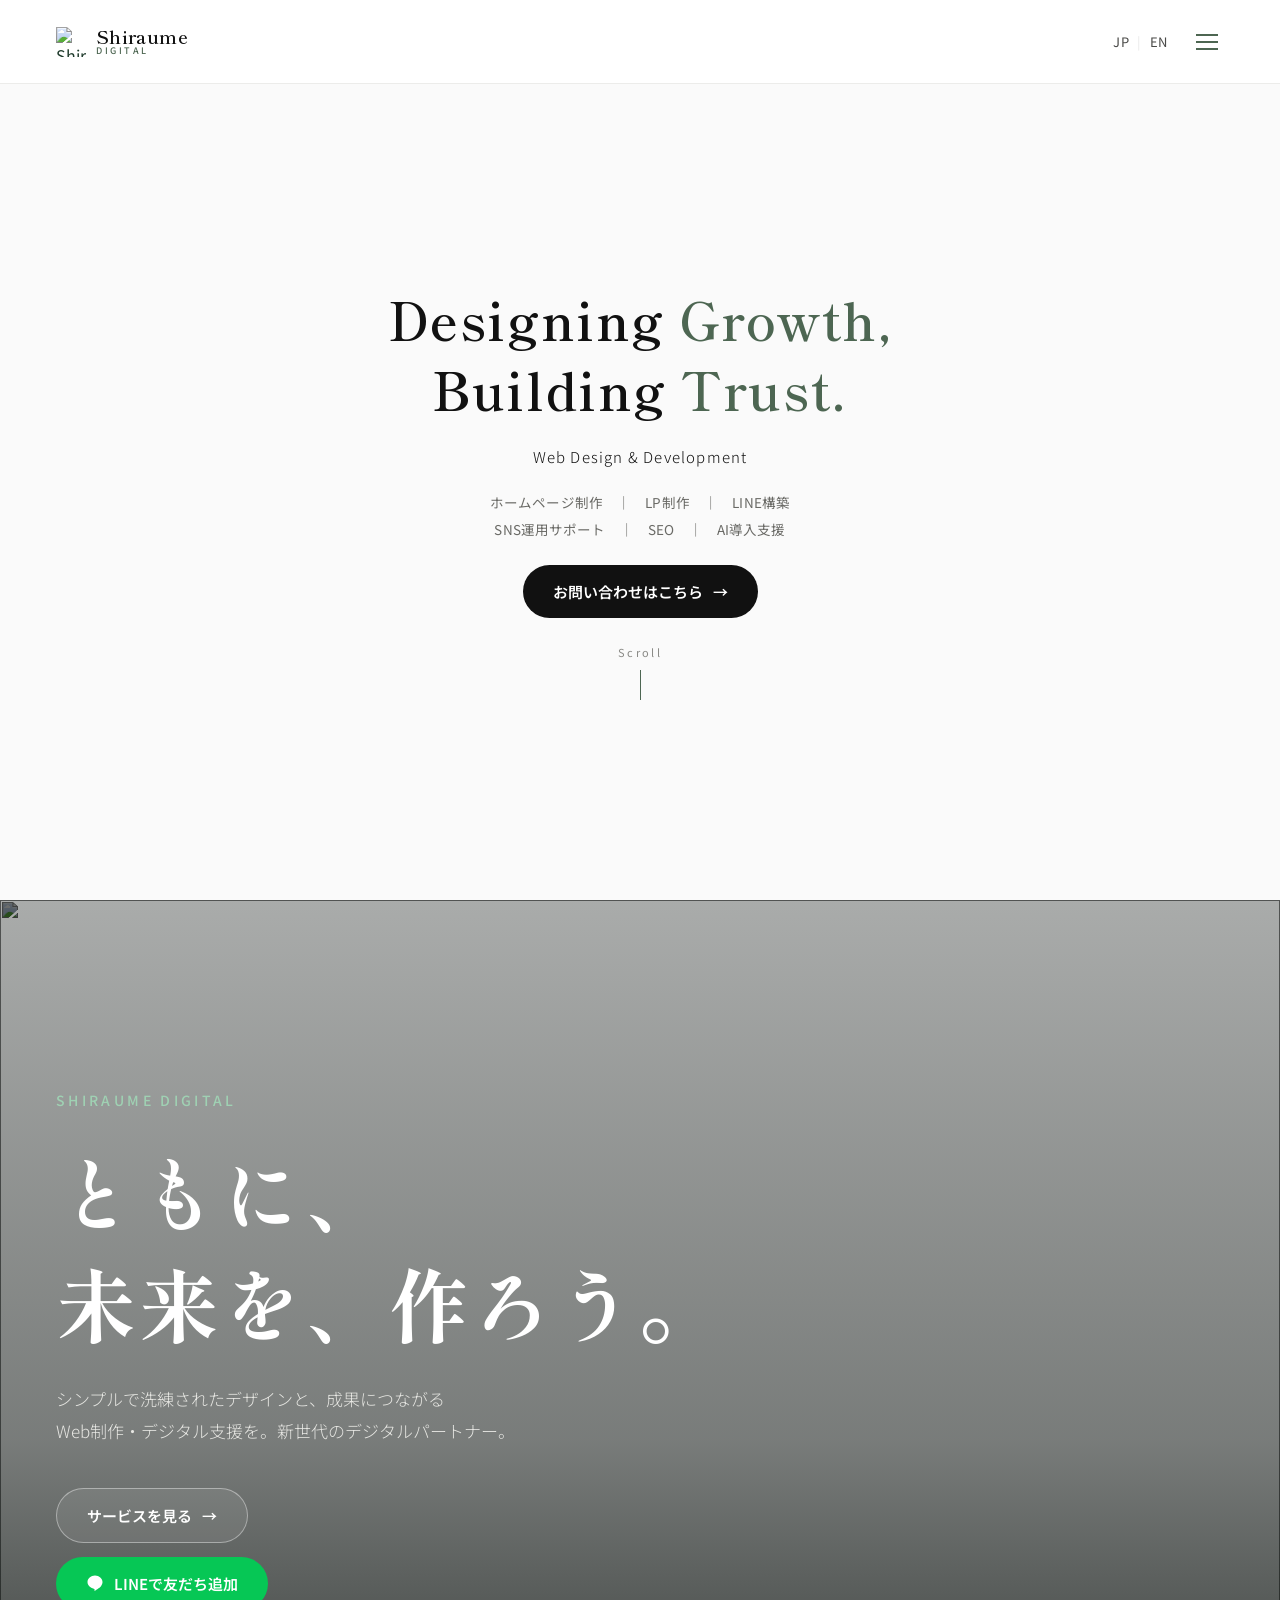
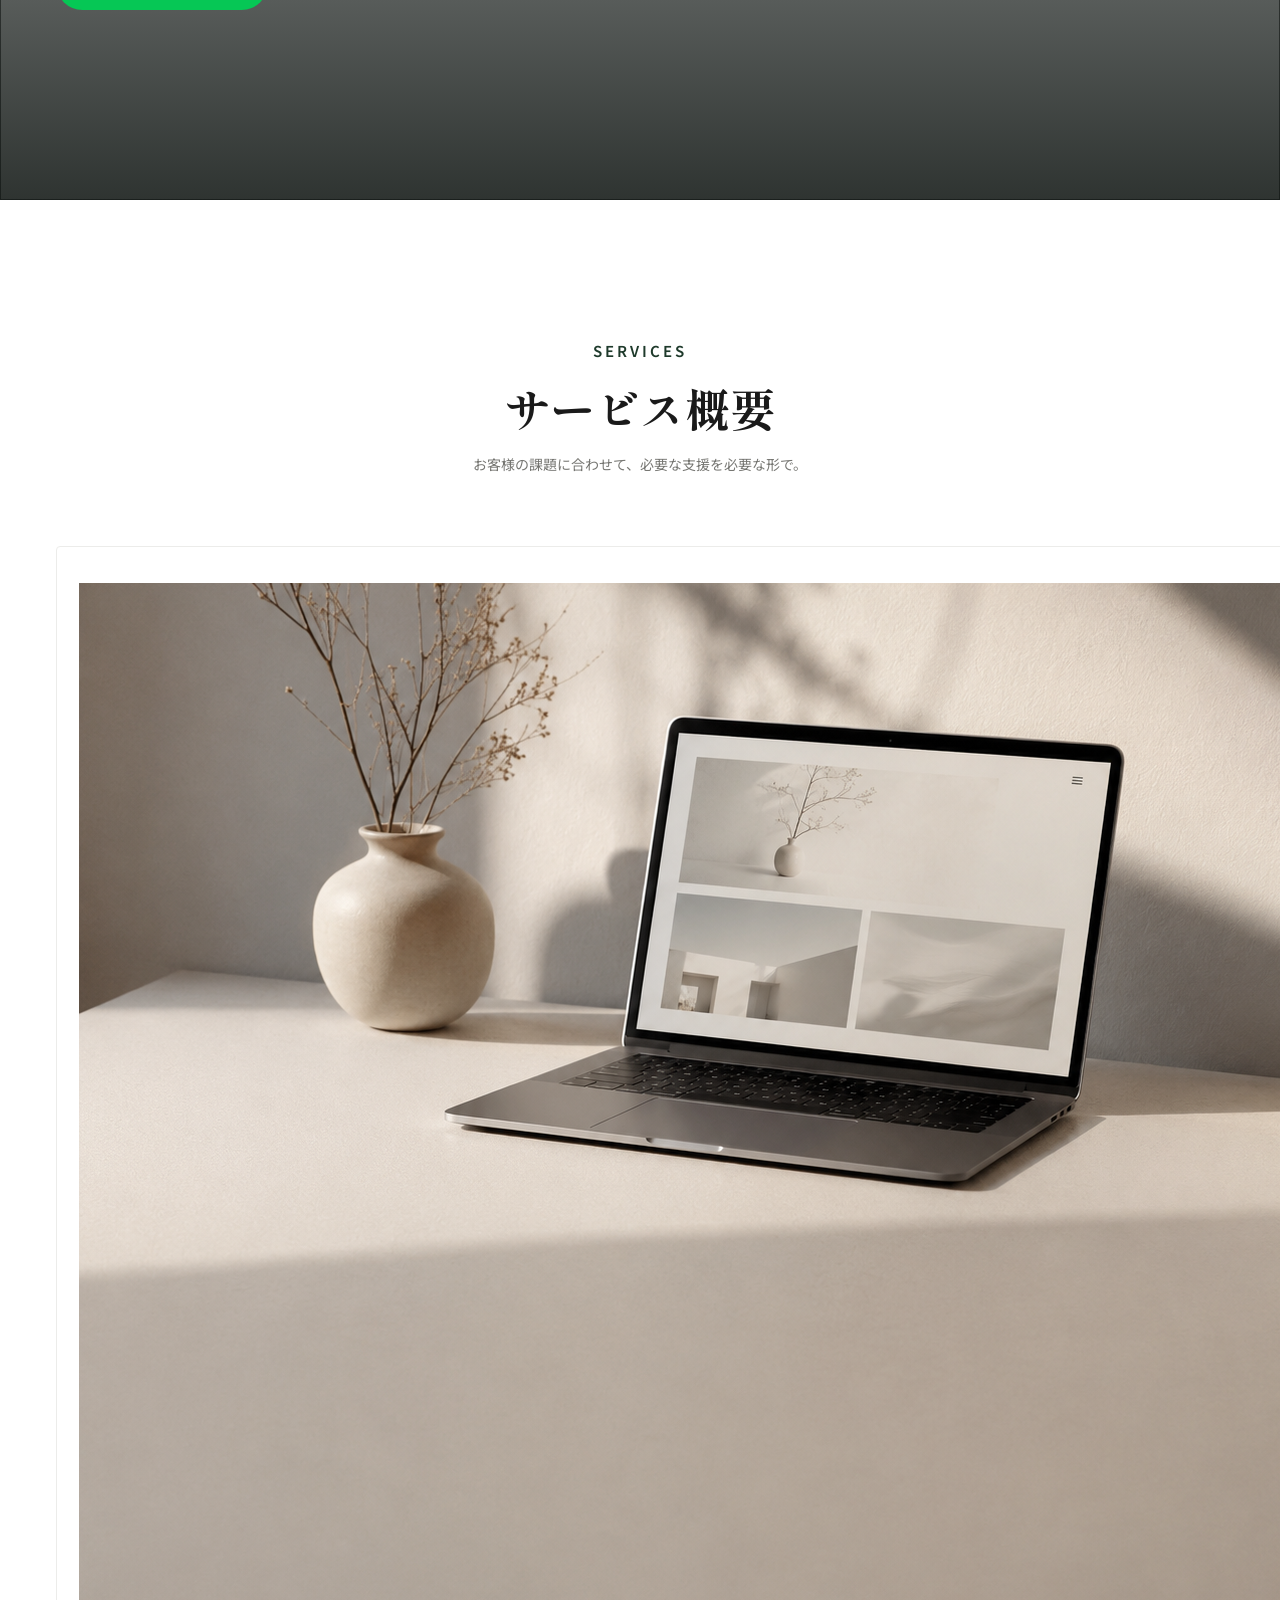
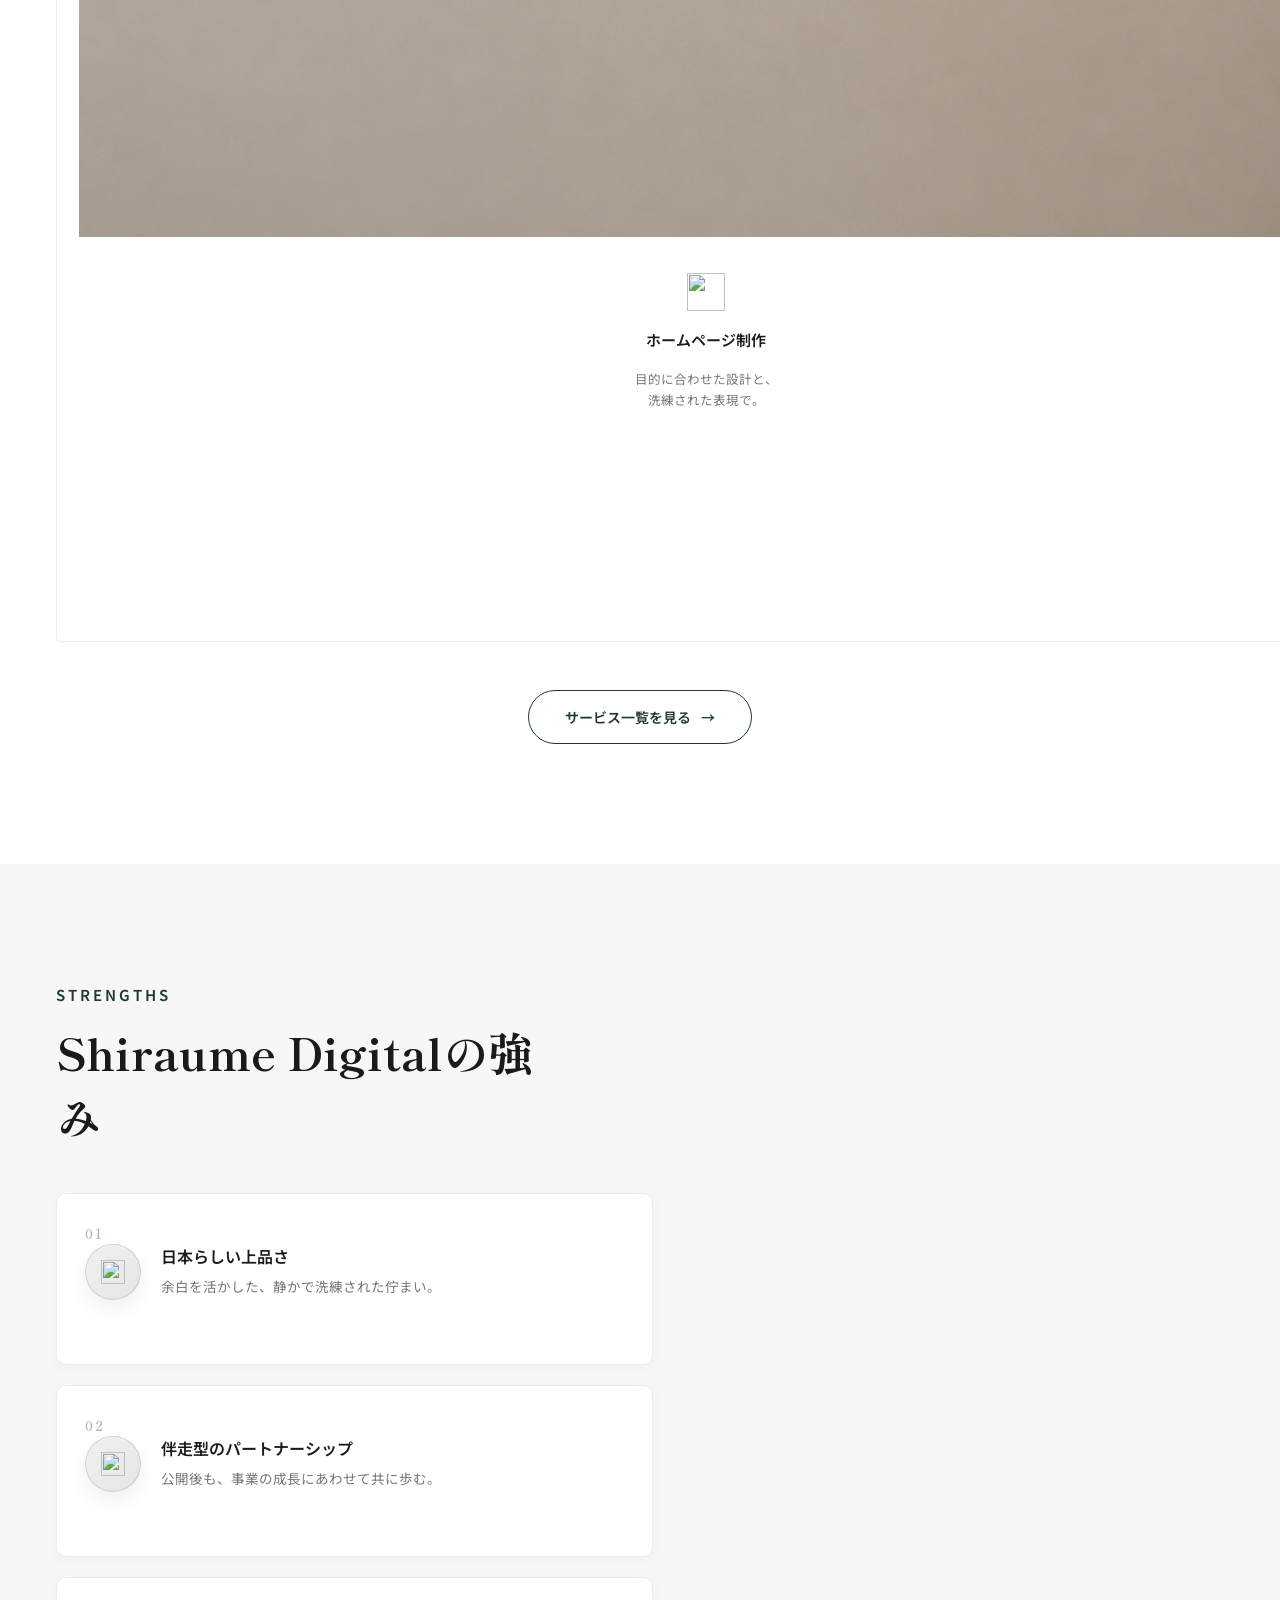
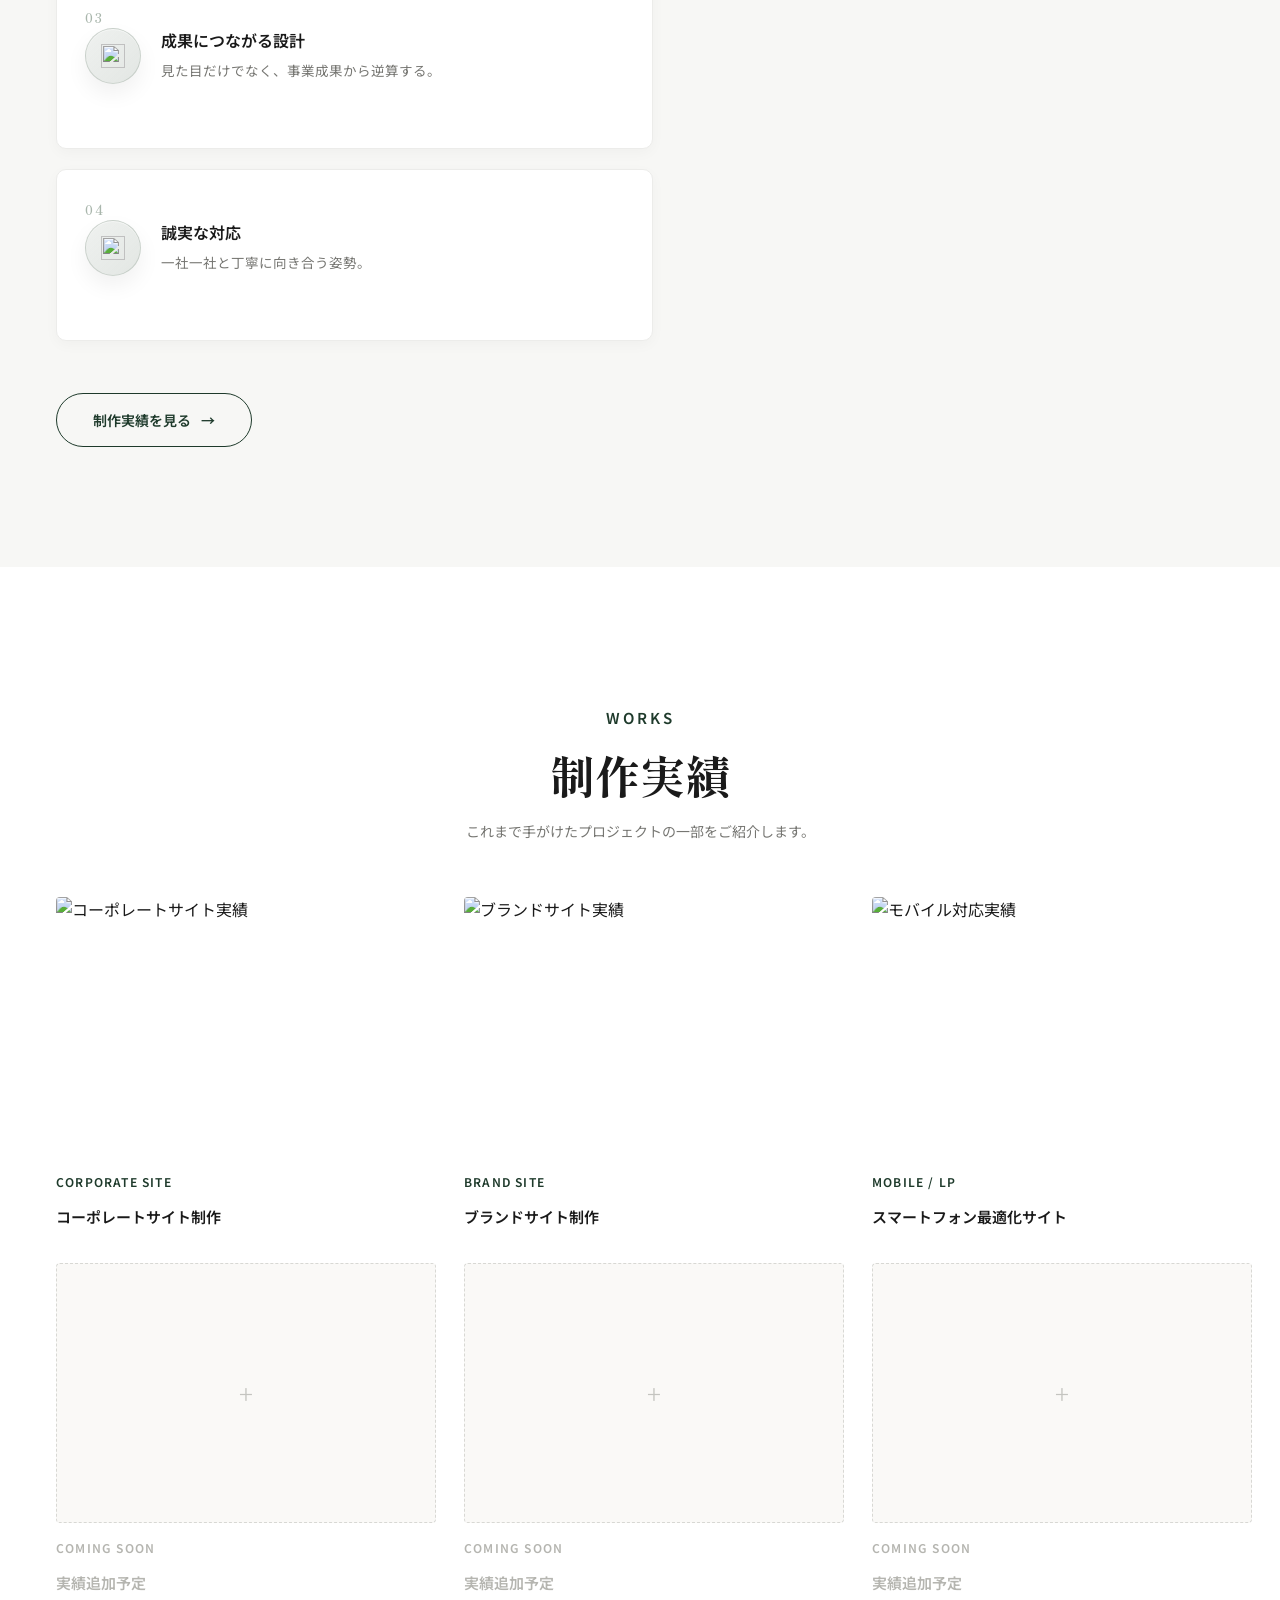
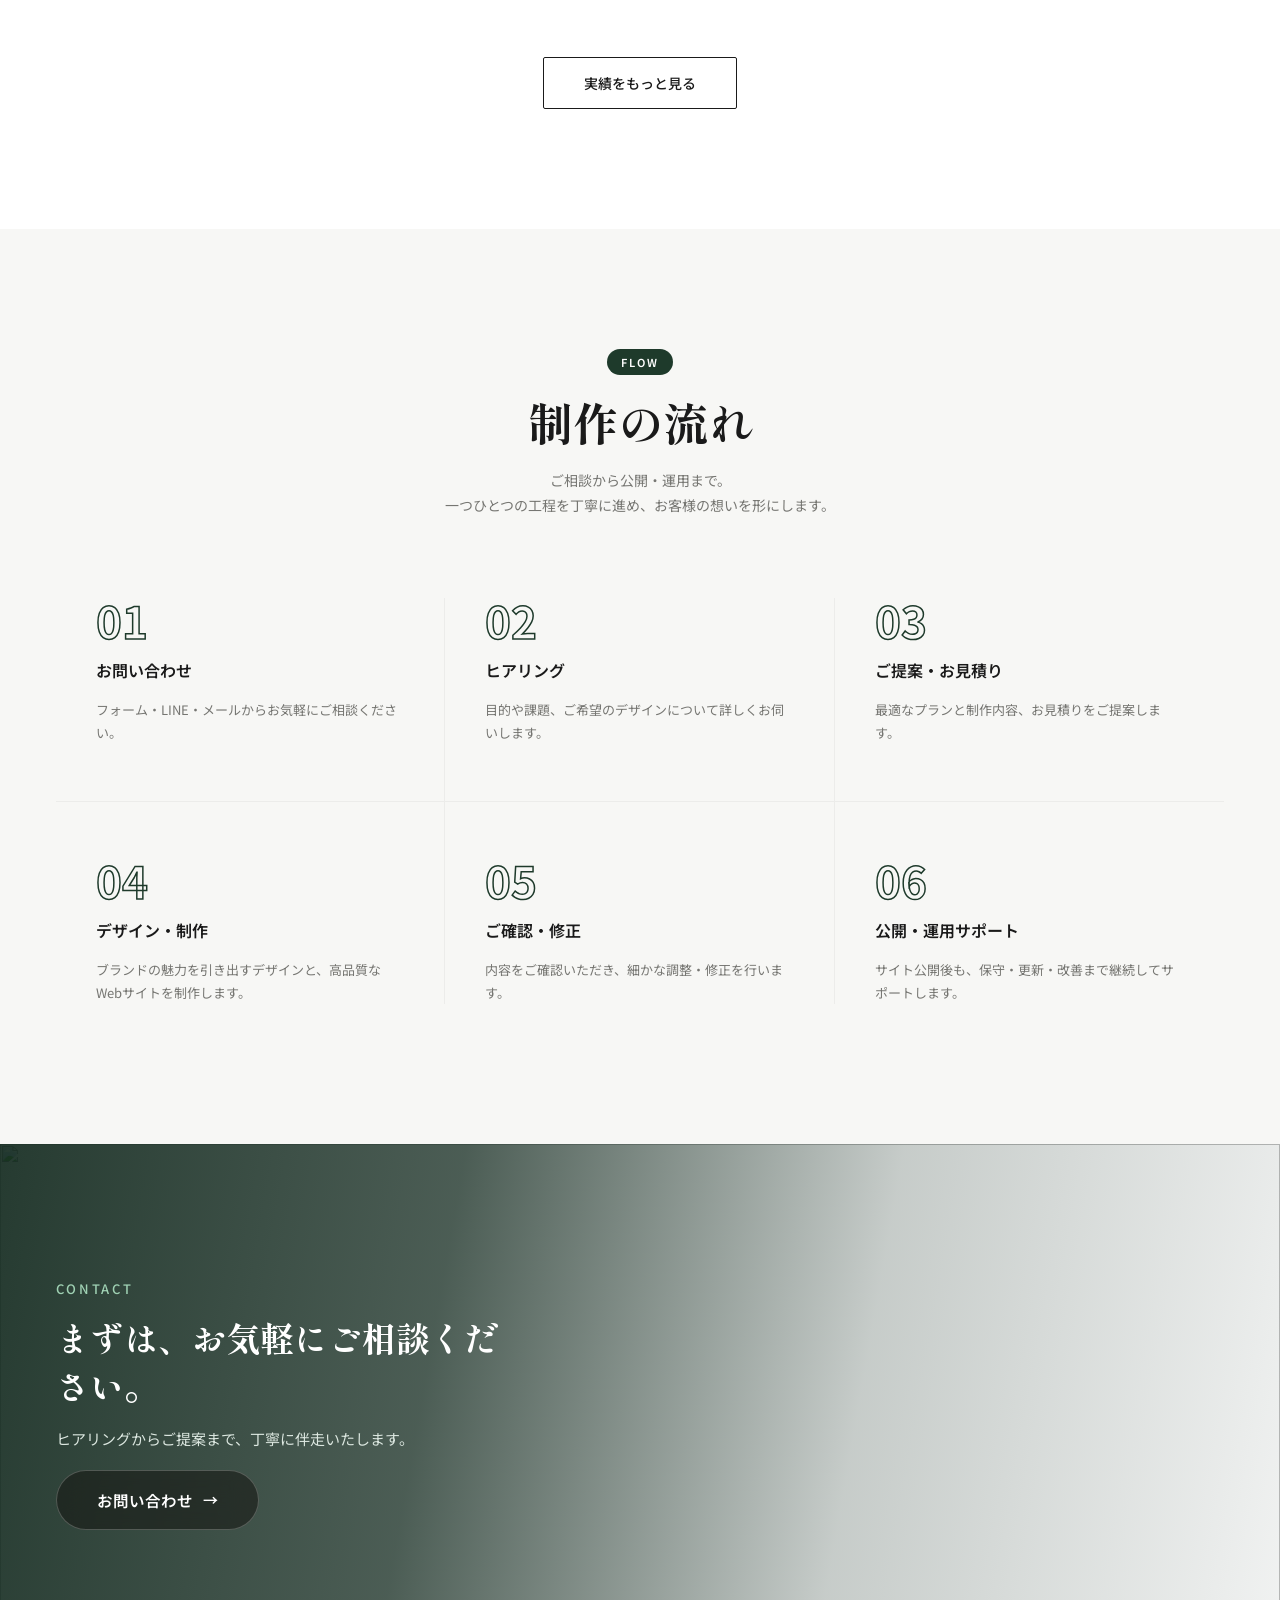
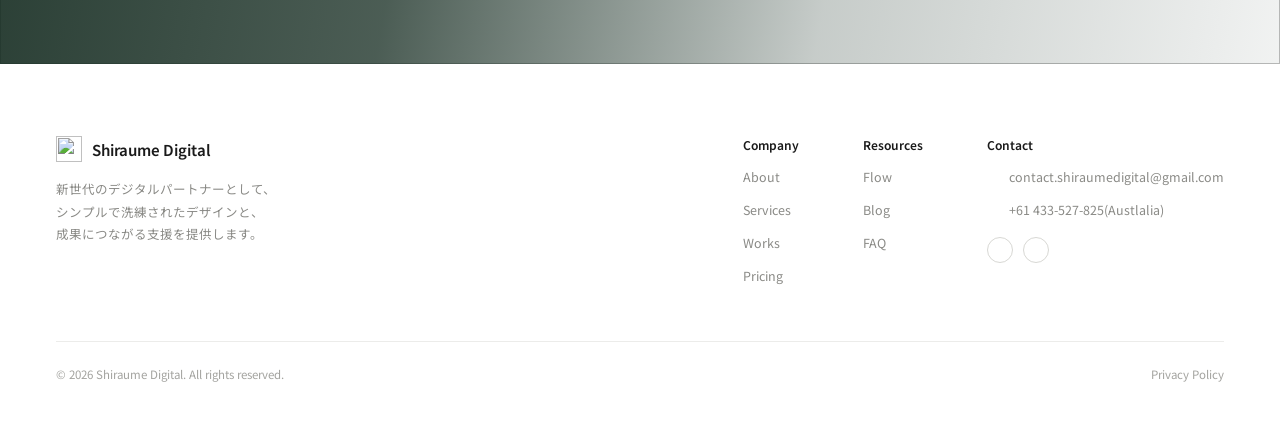
==== commit d85f1e0f: "Add files via upload" ====
--- a/index.html
+++ b/index.html
@@ -49,54 +49,50 @@
     </div>
   </nav>
 
-  <noscript><style>.hero{position:relative!important;}.stage-intro{display:none!important;}[data-reveal]{opacity:1!important;transform:none!important;clip-path:none!important;}.hero__bg{filter:brightness(0.62)!important;transform:none!important;}.nav__links{display:flex!important;position:static!important;box-shadow:none!important;padding:0!important;}</style></noscript>
-
-  <!-- HERO (pinned/scrubbed: scrolling through #heroScrub's extra height
-       fades Stage 1 (English minimal intro) out and Stage 2 (the existing
-       Japanese photo hero) in - see main.js) -->
-  <div class="hero-scrub" id="heroScrub">
-    <header class="hero" id="heroSection">
-      <img class="hero__bg" src="assets/images/42337b81732b9a5ac161deac968f36dcd88c0a685dd68c5df317637dfecfe237-0f24652b.png" alt="">
-      <div class="hero__overlay"></div>
-
-      <!-- STAGE 1: minimal English first view, fades out early in the scrub.
-           The plum branch + petals live INSIDE Stage 1, painted before the
-           text content so they sit behind the copy (not on top of it), and
-           fade away together with Stage 1 as the visitor scrolls. The Scroll
-           indicator is pinned to the bottom edge of the stage (not part of
-           the centered content stack) so the first view always reads as one
-           full screen with the cue anchored at the very bottom. -->
-      <div class="stage-intro" id="stageIntro">
-        <img class="plum-branch" src="assets/images/plum-branch.png" alt="" aria-hidden="true">
-        <div class="petal-layer" id="petalLayer" aria-hidden="true"></div>
-
-        <div class="stage-intro__content">
-          <h1 class="stage-intro__title">
-            <span class="c-ink">Designing </span><span class="c-brand">Growth,</span><br>
-            <span class="c-ink">Building </span><span class="c-brand">Trust.</span>
-          </h1>
-          <p class="stage-intro__subtitle">Web Design &amp; Development</p>
-          <p class="stage-intro__services">ホームページ制作　｜　LP制作　｜　LINE構築<br>SNS運用サポート　｜　SEO　｜　AI導入支援</p>
-          <a href="Contact.html" class="btn-pill btn-pill--dark">お問い合わせはこちら<span class="btn-pill__arrow">→</span></a>
-        </div>
-
-        <div class="stage-intro__scroll">
-          <span>Scroll</span>
-          <span class="stage-intro__scroll-line"></span>
-        </div>
-      </div>
-
-      <!-- STAGE 2: existing Japanese hero, fades/cascades in via scroll progress -->
-      <div class="hero__content">
-        <span class="hero__eyebrow" data-reveal="0.22,0.42" data-reveal-mode="wipe">SHIRAUME DIGITAL</span>
-        <h2 class="hero__title"><span class="hero-title-line hero-title-line--1" data-reveal="0.3,0.5" data-reveal-mode="wipe-down">ともに、</span><br><span class="hero-title-line hero-title-line--2" data-reveal="0.42,0.62" data-reveal-mode="wipe-down">未来を、作ろう。</span></h2>
-        <p class="hero__desc" data-reveal="0.55,0.72" data-reveal-mode="wipe">シンプルで洗練されたデザインと、成果につながる<br class="br-desktop">Web制作・デジタル支援を。新世代のデジタルパートナー。</p>
-        <div class="hero__actions hero__actions--single" data-reveal="0.65,0.82" data-reveal-mode="fade">
-          <a href="Services.html" class="btn-pill btn-pill--ghost">サービスを見る<span class="btn-pill__arrow">→</span></a>
-        </div>
-      </div>
-    </header>
-  </div>
+  <noscript><style>.fade-section{opacity:1!important;transform:none!important;}.nav__links{display:flex!important;position:static!important;box-shadow:none!important;padding:0!important;}</style></noscript>
+
+  <!-- STAGE 1: minimal English first view. A plain, full-height (100vh)
+       section - not pinned, no scroll-driven JS math involved - so it
+       always renders correctly regardless of browser/device. Scrolls away
+       naturally as the visitor scrolls down, taking the branch/petals
+       with it. -->
+  <header class="stage-intro" id="stageIntro">
+    <img class="plum-branch" src="assets/images/plum-branch.png" alt="" aria-hidden="true">
+    <div class="petal-layer" id="petalLayer" aria-hidden="true"></div>
+
+    <div class="stage-intro__content">
+      <h1 class="stage-intro__title">
+        <span class="c-ink">Designing </span><span class="c-brand">Growth,</span><br>
+        <span class="c-ink">Building </span><span class="c-brand">Trust.</span>
+      </h1>
+      <p class="stage-intro__subtitle">Web Design &amp; Development</p>
+      <p class="stage-intro__services">ホームページ制作　｜　LP制作　｜　LINE構築<br>SNS運用サポート　｜　SEO　｜　AI導入支援</p>
+      <a href="Contact.html" class="btn-pill btn-pill--dark">お問い合わせはこちら<span class="btn-pill__arrow">→</span></a>
+      <div class="stage-intro__scroll">
+        <span>Scroll</span>
+        <span class="stage-intro__scroll-line"></span>
+      </div>
+    </div>
+  </header>
+
+  <!-- STAGE 2: the Japanese photo hero. A normal section directly below
+       Stage 1, revealed with the exact same fade-section pattern used by
+       every other section on the site (see the IntersectionObserver in
+       main.js) instead of a scroll-pinned scrub - guaranteed to appear
+       when scrolled into view, on any browser. -->
+  <section class="hero fade-section" id="heroSection">
+    <img class="hero__bg" src="assets/images/42337b81732b9a5ac161deac968f36dcd88c0a685dd68c5df317637dfecfe237-0f24652b.png" alt="">
+    <div class="hero__overlay"></div>
+    <div class="hero__content">
+      <span class="hero__eyebrow">SHIRAUME DIGITAL</span>
+      <h2 class="hero__title">ともに、<br>未来を、作ろう。</h2>
+      <p class="hero__desc">シンプルで洗練されたデザインと、成果につながる<br class="br-desktop">Web制作・デジタル支援を。新世代のデジタルパートナー。</p>
+      <div class="hero__actions hero__actions--stack">
+        <a href="Services.html" class="btn-pill btn-pill--ghost">サービスを見る<span class="btn-pill__arrow">→</span></a>
+        <a href="https://lin.ee/9umLhUi" target="_blank" rel="noopener" class="btn-pill btn-pill--line"><svg class="btn-pill__line-icon" viewBox="0 0 24 24" width="18" height="18" fill="currentColor" aria-hidden="true"><path d="M12 2C6.477 2 2 5.94 2 10.8c0 4.36 3.582 8.01 8.42 8.7.328.07.775.216.888.497.101.254.066.652.032.909l-.144.868c-.043.254-.202.996.873.543 1.075-.454 5.8-3.415 7.912-5.85C21.36 14.06 22 12.5 22 10.8 22 5.94 17.523 2 12 2z"/></svg>LINEで友だち追加</a>
+      </div>
+    </div>
+  </section>
 
   <!-- SERVICES -->
   <section class="services fade-section" id="services">
@@ -106,27 +102,37 @@
       <p class="section-heading__desc">お客様の課題に合わせて、必要な支援を必要な形で。</p>
     </div>
     <div class="services__grid">
-      <div class="service-card">
+      <div class="service-card service-card--photo">
+        <img class="service-card__photo" src="assets/images/service-website-design.png" alt="">
+        <div class="service-card__overlay"></div>
         <img class="service-card__icon" src="assets/images/code-brackets.png" alt="">
         <div class="service-card__title">ホームページ制作</div>
         <div class="service-card__desc">目的に合わせた設計と、<br class="br-desktop">洗練された表現で。</div>
       </div>
-      <div class="service-card">
+      <div class="service-card service-card--photo">
+        <img class="service-card__photo" src="assets/images/service-line-account.png" alt="">
+        <div class="service-card__overlay"></div>
         <img class="service-card__icon" src="assets/images/chat-bubbles.png" alt="">
         <div class="service-card__title">LINE公式アカウント構築</div>
         <div class="service-card__desc">顧客接点をつくり、<br class="br-desktop">関係を継続する。</div>
       </div>
-      <div class="service-card">
+      <div class="service-card service-card--photo">
+        <img class="service-card__photo" src="assets/images/service-ai-support.png" alt="">
+        <div class="service-card__overlay"></div>
         <img class="service-card__icon" src="assets/images/network-nodes.png" alt="">
         <div class="service-card__title">AI導入・業務効率化</div>
         <div class="service-card__desc">最先端の技術で、<br class="br-desktop">業務を最適化する。</div>
       </div>
-      <div class="service-card">
+      <div class="service-card service-card--photo">
+        <img class="service-card__photo" src="assets/images/service-web-design-craft.png" alt="">
+        <div class="service-card__overlay"></div>
         <img class="service-card__icon" src="assets/images/desktop-monitor.png" alt="">
         <div class="service-card__title">Webデザイン</div>
         <div class="service-card__desc">高品質なビジュアルで、<br class="br-desktop">ブランドを表現する。</div>
       </div>
-      <div class="service-card">
+      <div class="service-card service-card--photo">
+        <img class="service-card__photo" src="assets/images/service-maintenance-support.png" alt="">
+        <div class="service-card__overlay"></div>
         <img class="service-card__icon" src="assets/images/shield-check.png" alt="">
         <div class="service-card__title">保守・運用サポート</div>
         <div class="service-card__desc">公開後も安心の、<br class="br-desktop">継続サポート体制。</div>
@@ -143,49 +149,66 @@
       <span class="section-heading__eyebrow">STRENGTHS</span>
       <h2 class="section-heading__title">Shiraume Digitalの強み</h2>
     </div>
-    <div class="strengths__image">
-      <img src="assets/images/dde180e80f42972f9bafb3b642ff3a5c41c157af3e4ab699cab214b386b952b7.png" alt="デザインと開発">
-    </div>
     <div class="strengths__body">
       <div class="strengths__list">
         <div class="strength-item">
-          <span class="strength-item__num">01</span>
-          <div class="strength-item__row">
-            <span class="strength-item__icon-wrap"><img class="strength-item__icon" src="assets/images/plum-blossom-outline.png" alt=""></span>
-            <div>
-              <div class="strength-item__title">日本らしい上品さ</div>
-              <div class="strength-item__desc">余白を活かした、静かで洗練された佇まい。</div>
+          <div class="strength-item__content">
+            <span class="strength-item__num">01</span>
+            <div class="strength-item__row">
+              <span class="strength-item__icon-wrap"><img class="strength-item__icon" src="assets/images/plum-blossom-outline.png" alt=""></span>
+              <div>
+                <div class="strength-item__title">日本らしい上品さ</div>
+                <div class="strength-item__desc">余白を活かした、静かで洗練された佇まい。</div>
+              </div>
             </div>
           </div>
+          <div class="strength-item__photo">
+            <img src="assets/images/strength-elegance.png" alt="">
+          </div>
         </div>
         <div class="strength-item">
-          <span class="strength-item__num">02</span>
-          <div class="strength-item__row">
-            <span class="strength-item__icon-wrap"><img class="strength-item__icon" src="assets/images/handshake-partnership.png" alt=""></span>
-            <div>
-              <div class="strength-item__title">伴走型のパートナーシップ</div>
-              <div class="strength-item__desc">公開後も、事業の成長にあわせて共に歩む。</div>
+          <div class="strength-item__content">
+            <span class="strength-item__num">02</span>
+            <div class="strength-item__row">
+              <span class="strength-item__icon-wrap"><img class="strength-item__icon" src="assets/images/handshake-partnership.png" alt=""></span>
+              <div>
+                <div class="strength-item__title">伴走型のパートナーシップ</div>
+                <div class="strength-item__desc">公開後も、事業の成長にあわせて共に歩む。</div>
+              </div>
             </div>
           </div>
+          <div class="strength-item__photo">
+            <img src="assets/images/strength-partnership.png" alt="">
+          </div>
         </div>
         <div class="strength-item">
-          <span class="strength-item__num">03</span>
-          <div class="strength-item__row">
-            <span class="strength-item__icon-wrap"><img class="strength-item__icon" src="assets/images/growth-chart.png" alt=""></span>
-            <div>
-              <div class="strength-item__title">成果につながる設計</div>
-              <div class="strength-item__desc">見た目だけでなく、事業成果から逆算する。</div>
+          <div class="strength-item__content">
+            <span class="strength-item__num">03</span>
+            <div class="strength-item__row">
+              <span class="strength-item__icon-wrap"><img class="strength-item__icon" src="assets/images/growth-chart.png" alt=""></span>
+              <div>
+                <div class="strength-item__title">成果につながる設計</div>
+                <div class="strength-item__desc">見た目だけでなく、事業成果から逆算する。</div>
+              </div>
             </div>
           </div>
+          <div class="strength-item__photo">
+            <img src="assets/images/strength-results.png" alt="">
+          </div>
         </div>
         <div class="strength-item">
-          <span class="strength-item__num">04</span>
-          <div class="strength-item__row">
-            <span class="strength-item__icon-wrap"><img class="strength-item__icon" src="assets/images/heart-in-hands.png" alt=""></span>
-            <div>
-              <div class="strength-item__title">誠実な対応</div>
-              <div class="strength-item__desc">一社一社と丁寧に向き合う姿勢。</div>
+          <div class="strength-item__content">
+            <span class="strength-item__num">04</span>
+            <div class="strength-item__row">
+              <span class="strength-item__icon-wrap"><img class="strength-item__icon" src="assets/images/heart-in-hands.png" alt=""></span>
+              <div>
+                <div class="strength-item__title">誠実な対応</div>
+                <div class="strength-item__desc">一社一社と丁寧に向き合う姿勢。</div>
+              </div>
             </div>
+          </div>
+          <div class="strength-item__photo">
+            <img src="assets/images/strength-integrity.png" alt="">
           </div>
         </div>
       </div>
--- a/assets/style.css
+++ b/assets/style.css
@@ -88,6 +88,13 @@
   50% { transform: translateY(6px); opacity: 1; }
 }
 
+/* Runs once automatically on page load (no scroll/JS trigger needed) -
+   a slow, quiet fade in from the left for the Stage 1 copy. */
+@keyframes introFadeLeft {
+  from { opacity: 0; transform: translateX(-28px); }
+  to   { opacity: 1; transform: translateX(0); }
+}
+
 @keyframes petalFall {
   0%   { transform: translate3d(0, -6vh, 0) rotate(0deg); }
   25%  { transform: translate3d(var(--petal-dx1, 20px), 22vh, 0) rotate(calc(var(--petal-spin, 220deg) * 0.25)); }
@@ -96,15 +103,6 @@
   100% { transform: translate3d(var(--petal-dx4, 0px), 106vh, 0) rotate(var(--petal-spin, 220deg)); }
 }
 
-/* Hero copy/buttons are painted directly from scroll progress by main.js
-   (see the [data-reveal] elements below) rather than CSS keyframes - this
-   default hidden state is just the pre-JS/first-paint fallback so nothing
-   flashes fully visible before the first scroll-progress frame runs. */
-
-[data-reveal] {
-  opacity: 0;
-}
-
 .hero-title-line {
   display: inline-block;
 }
@@ -143,14 +141,33 @@
   max-width: 1440px;
   margin: 0 auto;
   background: #ffffff;
-  overflow: hidden;
+  /* NOT overflow:hidden - a plain div with overflow:hidden becomes a
+     clipping/scroll container of its own, which can silently interfere
+     with descendants' positioning in some browsers. Horizontal overflow
+     is already clipped globally by html/body below (overflow-x:hidden on
+     <html>/<body> gets special viewport propagation), and .hero and
+     .works__track-wrap each clip their own decorative overflow locally,
+     so nothing needs .page itself to clip.
+     padding-top reserves room for the nav bar, which is position:fixed
+     (see below) and therefore no longer takes up space in normal flow. */
+  padding-top: 84px;
 }
 
 /* ---------- Nav ---------- */
 
+/* position:fixed (not sticky) - pinned to the viewport unconditionally,
+   with no dependency on any ancestor's scroll/overflow behavior, so it
+   can never be scrolled away. left/right/margin recreate the same
+   centered, max-width-1440px layout .page uses, since fixed elements
+   don't inherit that from their parent the way sticky ones do. */
 .nav {
-  position: sticky;
+  position: fixed;
   top: 0;
+  left: 0;
+  right: 0;
+  width: 100%;
+  max-width: 1440px;
+  margin: 0 auto;
   z-index: 20;
   height: 84px;
   display: flex;
@@ -349,18 +366,109 @@
 
 /* ---------- Hero ---------- */
 
-/* .hero-scrub reserves extra scroll height beyond the Hero's own height;
-   scrolling through that extra room is what drives the pinned photo/copy
-   reveal (see main.js) while .hero itself stays stuck to the viewport top. */
-.hero-scrub {
+/* ---------- Stage 1: minimal English first view ----------
+   A plain, full-height (100vh) section - not pinned, no scroll-driven JS
+   math. It just sits at the top of the page and scrolls away naturally,
+   which is what makes it reliable on every browser/device: nothing has to
+   "successfully" pin or unpin for the rest of the page to show up. */
+
+.stage-intro {
   position: relative;
-  height: calc(100vh + 140vh);
-  height: calc(100dvh + 140vh);
-}
+  /* .page already reserves 84px of padding-top for the fixed nav, so
+     subtract that here - nav (84px, fixed) + this = exactly one full
+     screen, matching "first view = one screen" on any device. */
+  height: calc(100vh - 84px);
+  height: calc(100dvh - 84px);
+  display: flex;
+  align-items: center;
+  justify-content: center;
+  overflow: hidden;
+  background: #FAFAFA;
+}
+
+.stage-intro__content {
+  position: relative;
+  z-index: 1;
+  display: flex;
+  flex-direction: column;
+  align-items: center;
+  text-align: center;
+  gap: 22px;
+  max-width: 640px;
+  padding: 0 32px;
+}
+
+.stage-intro__title {
+  margin: 0;
+  font-family: 'Cormorant Garamond', 'Shippori Mincho', serif;
+  font-size: 52px;
+  font-weight: 600;
+  line-height: 1.35;
+  letter-spacing: 0.03em;
+  opacity: 0;
+  animation: introFadeLeft 1.3s cubic-bezier(0.16,1,0.3,1) 0.2s forwards;
+}
+
+.stage-intro__title .c-ink { color: #111111; }
+.stage-intro__title .c-brand { color: #4D6652; }
+
+.stage-intro__subtitle {
+  margin: 0;
+  font-size: 15px;
+  font-weight: 300;
+  letter-spacing: 0.08em;
+  color: #111111;
+  opacity: 0;
+  animation: introFadeLeft 1.1s cubic-bezier(0.16,1,0.3,1) 0.6s forwards;
+}
+
+.stage-intro__services {
+  margin: 0;
+  font-size: 13.5px;
+  line-height: 2;
+  color: #6a6a66;
+  letter-spacing: 0.01em;
+  opacity: 0;
+  animation: introFadeLeft 1.1s cubic-bezier(0.16,1,0.3,1) 0.8s forwards;
+}
+
+/* CTA button + Scroll cue join the same left-fade cascade as the rest of
+   the Stage 1 copy on load; the Scroll cue keeps its infinite float too. */
+.stage-intro__content .btn-pill--dark {
+  opacity: 0;
+  animation: introFadeLeft 1.1s cubic-bezier(0.16,1,0.3,1) 1s forwards;
+}
+
+/* In normal flow, directly under the CTA button - not pinned to the
+   viewport edge - so it can never be clipped by a browser's dynamic
+   address-bar chrome; it just sits right below the button. */
+.stage-intro__scroll {
+  display: flex;
+  flex-direction: column;
+  align-items: center;
+  gap: 10px;
+  margin-top: 4px;
+  font-size: 11px;
+  letter-spacing: 0.22em;
+  color: #8a8a86;
+  opacity: 0;
+  animation: introFadeLeft 1s cubic-bezier(0.16,1,0.3,1) 1.2s forwards,
+             introScrollFloat 2.4s ease-in-out 2.2s infinite;
+}
+
+.stage-intro__scroll-line {
+  width: 1px;
+  height: 30px;
+  background: #4D6652;
+}
+
+/* ---------- Stage 2: the Japanese photo hero ----------
+   A normal section directly below Stage 1, revealed by the same
+   .fade-section pattern used everywhere else on the site (see main.js) -
+   no scroll-pinning, so it is guaranteed to render when scrolled to. */
 
 .hero {
-  position: sticky;
-  top: 0;
+  position: relative;
   height: 100vh;
   height: 100dvh;
   display: flex;
@@ -375,95 +483,13 @@
   width: 100%;
   height: 100%;
   object-fit: cover;
-  filter: brightness(0.34);
-  transform: translateX(-6%) scale(1.08);
-  will-change: transform, filter;
+  filter: brightness(0.62);
 }
 
 .hero__overlay {
   position: absolute;
   inset: 0;
   background: linear-gradient(180deg, rgba(10,16,13,0.35) 0%, rgba(10,16,13,0.55) 60%, rgba(10,16,13,0.85) 100%);
-}
-
-/* Large, pale "白梅" watermark behind the copy - the plum-blossom brand
-   motif standing in for the reference site's giant logo treatment, kept
-   quiet and paper-like rather than loud. Fades out early via main.js. */
-/* ---------- Stage 1: minimal English first view ----------
-   Opaque panel sitting above the photo/Stage-2 content, filling .hero.
-   Fades out early in the scroll-scrub (see main.js) to reveal Stage 2
-   (the existing Japanese photo hero) underneath. */
-
-.stage-intro {
-  position: absolute;
-  inset: 0;
-  z-index: 2;
-  display: flex;
-  align-items: center;
-  justify-content: center;
-  background: #FAFAFA;
-}
-
-.stage-intro__content {
-  position: relative;
-  z-index: 1;
-  display: flex;
-  flex-direction: column;
-  align-items: center;
-  text-align: center;
-  gap: 22px;
-  max-width: 640px;
-  padding: 0 32px;
-}
-
-.stage-intro__title {
-  margin: 0;
-  font-family: 'Cormorant Garamond', 'Shippori Mincho', serif;
-  font-size: 52px;
-  font-weight: 600;
-  line-height: 1.35;
-  letter-spacing: 0.03em;
-}
-
-.stage-intro__title .c-ink { color: #111111; }
-.stage-intro__title .c-brand { color: #4D6652; }
-
-.stage-intro__subtitle {
-  margin: 0;
-  font-size: 15px;
-  font-weight: 300;
-  letter-spacing: 0.08em;
-  color: #111111;
-}
-
-.stage-intro__services {
-  margin: 0;
-  font-size: 13.5px;
-  line-height: 2;
-  color: #6a6a66;
-  letter-spacing: 0.01em;
-}
-
-.stage-intro__scroll {
-  position: absolute;
-  left: 50%;
-  bottom: 40px;
-  transform: translateX(-50%);
-  z-index: 1;
-  display: flex;
-  flex-direction: column;
-  align-items: center;
-  gap: 10px;
-  font-size: 11px;
-  letter-spacing: 0.22em;
-  color: #8a8a86;
-  animation: introScrollFloat 2.4s ease-in-out infinite;
-}
-
-.stage-intro__scroll-line {
-  width: 1px;
-  height: 30px;
-  background: #4D6652;
 }
 
 .hero__content {
@@ -480,8 +506,8 @@
 }
 
 .hero__eyebrow {
-  font-size: 13px;
-  letter-spacing: 0.22em;
+  font-size: 14px;
+  letter-spacing: 0.24em;
   color: #9fd1b3;
   font-weight: 500;
 }
@@ -490,12 +516,12 @@
   margin: 0;
   min-width: 0;
   max-width: 100%;
-  font-size: 85px;
-  line-height: 1.4;
+  font-size: 80px;
+  line-height: 1.38;
   font-weight: 700;
   font-family: 'Shippori Mincho', 'Noto Serif JP', serif;
   color: #ffffff;
-  letter-spacing: 0.03em;
+  letter-spacing: 0.04em;
   position: relative;
 }
 
@@ -503,7 +529,7 @@
   margin: 0;
   min-width: 0;
   max-width: 560px;
-  font-size: 16px;
+  font-size: 17px;
   line-height: 1.9;
   color: #e6e6e2;
   font-weight: 300;
@@ -514,6 +540,53 @@
   display: flex;
   gap: 16px;
   margin-top: 14px;
+}
+
+.hero__actions--stack {
+  flex-direction: column;
+  align-items: flex-start;
+  gap: 14px;
+}
+
+/* A gentle, staggered cascade for Stage 2's own copy - on top of the
+   whole section's fade-section rise, each line settles in slightly after
+   the last, so the hand-off from Stage 1 reads as one continuous,
+   considered motion rather than a flat cut. Triggered by the same
+   .is-visible class the generic fade-section observer already adds to
+   .hero (see main.js) - no extra JS needed. */
+.hero__eyebrow,
+.hero__title,
+.hero__desc,
+.hero__actions {
+  opacity: 0;
+  transform: translateY(46px);
+  transition: opacity 1.3s cubic-bezier(0.16,1,0.3,1), transform 1.3s cubic-bezier(0.16,1,0.3,1);
+}
+
+.hero__eyebrow { transition-delay: 0.08s; }
+.hero__title { transition-delay: 0.24s; }
+.hero__desc { transition-delay: 0.5s; }
+.hero__actions { transition-delay: 0.72s; }
+
+.hero.is-visible .hero__eyebrow,
+.hero.is-visible .hero__title,
+.hero.is-visible .hero__desc,
+.hero.is-visible .hero__actions {
+  opacity: 1;
+  transform: translateY(0);
+}
+
+/* The photo itself settles in too - starts slightly zoomed and dims down
+   to its resting brightness/scale as the section becomes visible, so the
+   whole hand-off from Stage 1 reads as one deliberate, cinematic beat
+   instead of a static backdrop the text just appears in front of. */
+.hero__bg {
+  transform: scale(1.1);
+  transition: transform 1.8s cubic-bezier(0.16,1,0.3,1);
+}
+
+.hero.is-visible .hero__bg {
+  transform: scale(1);
 }
 
 .btn-light {
@@ -606,12 +679,20 @@
 
 @media (prefers-reduced-motion: reduce) {
   .petal-layer { display: none; }
-  .hero { position: relative; }
-  .hero__bg { transform: none !important; filter: brightness(0.62) !important; }
-  [data-reveal] {
+  .stage-intro__scroll,
+  .stage-intro__title,
+  .stage-intro__subtitle,
+  .stage-intro__services,
+  .stage-intro__content .btn-pill--dark,
+  .hero__eyebrow,
+  .hero__title,
+  .hero__desc,
+  .hero__actions,
+  .hero__bg {
+    animation: none !important;
+    transition: none !important;
     opacity: 1 !important;
     transform: none !important;
-    clip-path: none !important;
   }
 }
 
@@ -748,18 +829,40 @@
 .strengths__list {
   display: flex;
   flex-direction: column;
-  gap: 30px;
+  gap: 20px;
   width: 597px;
-  height: 341px;
-}
-
+  height: auto;
+}
+
+/* Each strength is its own bordered, shadowed card (number + icon badge +
+   copy) rather than a bare row - a more considered, premium presentation
+   than a plain icon list. */
 .strength-item {
+  display: flex;
+  flex-direction: column;
+  gap: 14px;
+  padding: 26px 28px;
+  border: 1px solid #ececea;
+  border-radius: 10px;
+  background: #ffffff;
+  box-shadow: 0 4px 14px rgba(20,20,18,0.03);
+  opacity: 0;
+  transform: translateX(-32px);
+  transition: opacity 0.75s cubic-bezier(0.16,1,0.3,1), transform 0.75s cubic-bezier(0.16,1,0.3,1), box-shadow 0.35s ease, border-color 0.35s ease;
+}
+
+.strength-item__num {
+  font-family: 'Cormorant Garamond', 'Shippori Mincho', serif;
+  font-size: 13px;
+  font-weight: 600;
+  letter-spacing: 0.18em;
+  color: #a9b6ac;
+}
+
+.strength-item__row {
   display: flex;
   gap: 20px;
   align-items: flex-start;
-  opacity: 0;
-  transform: translateX(-32px);
-  transition: opacity 0.75s cubic-bezier(0.16,1,0.3,1), transform 0.75s cubic-bezier(0.16,1,0.3,1);
 }
 
 /* Alternating slide direction per item - left, right, left, right - so the
@@ -782,10 +885,12 @@
 
 .strength-item:hover {
   transform: translateX(6px);
+  box-shadow: 0 16px 34px rgba(20,20,18,0.08);
+  border-color: #d4ddd7;
 }
 
 .strengths.is-visible .strength-item:hover {
-  transition: transform 0.35s ease;
+  transition: transform 0.35s ease, box-shadow 0.35s ease, border-color 0.35s ease;
 }
 
 .strength-item__icon-wrap {
@@ -870,13 +975,20 @@
 
 .works-track {
   display: flex;
-  gap: 28px;
+  /* NOT gap here - the seamless infinite loop below duplicates this row's
+     cards and translates by exactly -50%, which only lands precisely on
+     the duplicate's start if each card carries its OWN trailing spacing
+     (margin-right, below) rather than a flex `gap` on the container.
+     `gap` splits evenly between every pair of items including the seam
+     between the two duplicate sets, which throws the halfway point off
+     by half a gap and produces a visible jump/stutter once per loop. */
   width: max-content;
   padding-bottom: 8px;
 }
 
 .work-card {
   flex: 0 0 380px;
+  margin-right: 28px;
   scroll-snap-align: start;
   display: flex;
   flex-direction: column;
@@ -1255,6 +1367,23 @@
   color: #ffffff;
   transform: scale(1.04);
   box-shadow: 0 14px 30px rgba(17,17,17,0.28);
+}
+
+/* LINE brand green - opens the LINE add-friend link directly. */
+.btn-pill--line {
+  background: #06C755;
+  border: none;
+  color: #ffffff;
+}
+
+.btn-pill--line:hover {
+  color: #ffffff;
+  transform: translateY(-3px);
+  box-shadow: 0 14px 30px rgba(6,199,85,0.35);
+}
+
+.btn-pill__line-icon {
+  flex-shrink: 0;
 }
 
 /* ---------- Footer ---------- */
@@ -2499,9 +2628,7 @@
   .grid-4 { grid-template-columns: repeat(2, 1fr); }
   .grid-6 { grid-template-columns: repeat(3, 1fr); }
 
-  .hero-scrub { height: calc(100vh + 120vh); height: calc(100dvh + 120vh); }
-  .hero { height: 100vh; height: 100dvh; }
-  .hero__title { font-size: 60px; }
+  .hero__title { font-size: 62px; }
   .stage-intro__title { font-size: 42px; }
 
   .strengths { grid-template-columns: 1fr; grid-template-areas: "heading" "image" "body"; row-gap: 32px; }
@@ -2539,6 +2666,8 @@
 
   /* Nav → hamburger */
   .nav { padding-left: 20px !important; padding-right: 20px !important; height: 68px; }
+  .page { padding-top: 68px; }
+  .stage-intro { height: calc(100vh - 68px); height: calc(100dvh - 68px); }
   .nav__brand-name { font-size: 15px; }
   .nav--minimal .nav__brand-name { font-size: 16px; }
   .nav--minimal .nav__lang { font-size: 12px; }
@@ -2566,11 +2695,9 @@
   .nav-link::after { display: none; }
 
   /* Hero */
-  .hero-scrub { height: calc(100vh + 100vh); height: calc(100dvh + 100vh); }
-  .hero { height: 100vh; height: 100dvh; }
   .hero__content { padding-left: 20px !important; padding-right: 20px !important; gap: 22px; }
   .hero__eyebrow { font-size: 12px; }
-  .hero__title { font-size: 46px; line-height: 1.35; }
+  .hero__title { font-size: 38px; line-height: 1.4; letter-spacing: 0.02em; }
   .hero__desc { font-size: 15px; max-width: 100%; }
   .hero__actions { flex-direction: column; width: 100%; gap: 12px; margin-top: 4px; }
   .stage-intro__content { padding: 0 24px; gap: 18px; }
@@ -2655,7 +2782,8 @@
   /* Strengths: heading → photo → detail list, stacked (matches the
      About page sections above for a consistent mobile feel). */
   .strengths { grid-template-columns: 1fr; grid-template-areas: "heading" "image" "body"; row-gap: 24px; }
-  .strengths__list { width: 100%; height: auto; gap: 20px; }
+  .strengths__list { width: 100%; height: auto; gap: 16px; }
+  .strength-item { padding: 20px 20px; }
   .strengths__heading .section-heading__title { font-size: 22px; }
   .strengths__image img { width: 100%; height: auto; object-fit: contain; }
   .strengths__image { box-shadow: 0 12px 28px rgba(20,20,18,0.10); }
@@ -2672,8 +2800,7 @@
 
   /* Works: keep the 2-row auto-scroll marquee on mobile too (no tap needed) */
   .works__track-wrap { padding-left: 20px !important; padding-right: 20px !important; overflow: hidden; gap: 16px; }
-  .works-track { gap: 16px; }
-  .work-card { flex-basis: 260px; }
+  .work-card { flex-basis: 260px; margin-right: 16px; }
   .work-card__image img { height: 190px; }
   .work-card__image--placeholder { height: 190px; }
 
@@ -2693,9 +2820,7 @@
 }
 
 @media (max-width: 480px) {
-  .hero-scrub { height: calc(100vh + 90vh); height: calc(100dvh + 90vh); }
-  .hero { height: 100vh; height: 100dvh; }
-  .hero__title { font-size: 40px; }
+  .hero__title { font-size: 31px; letter-spacing: 0.02em; }
   .subhero__title--46, .subhero__title--42 { font-size: 20px; }
   .simple-hero__title--38, .simple-hero__title--36 { font-size: 26px; }
   .section-heading__title { font-size: 26px; }
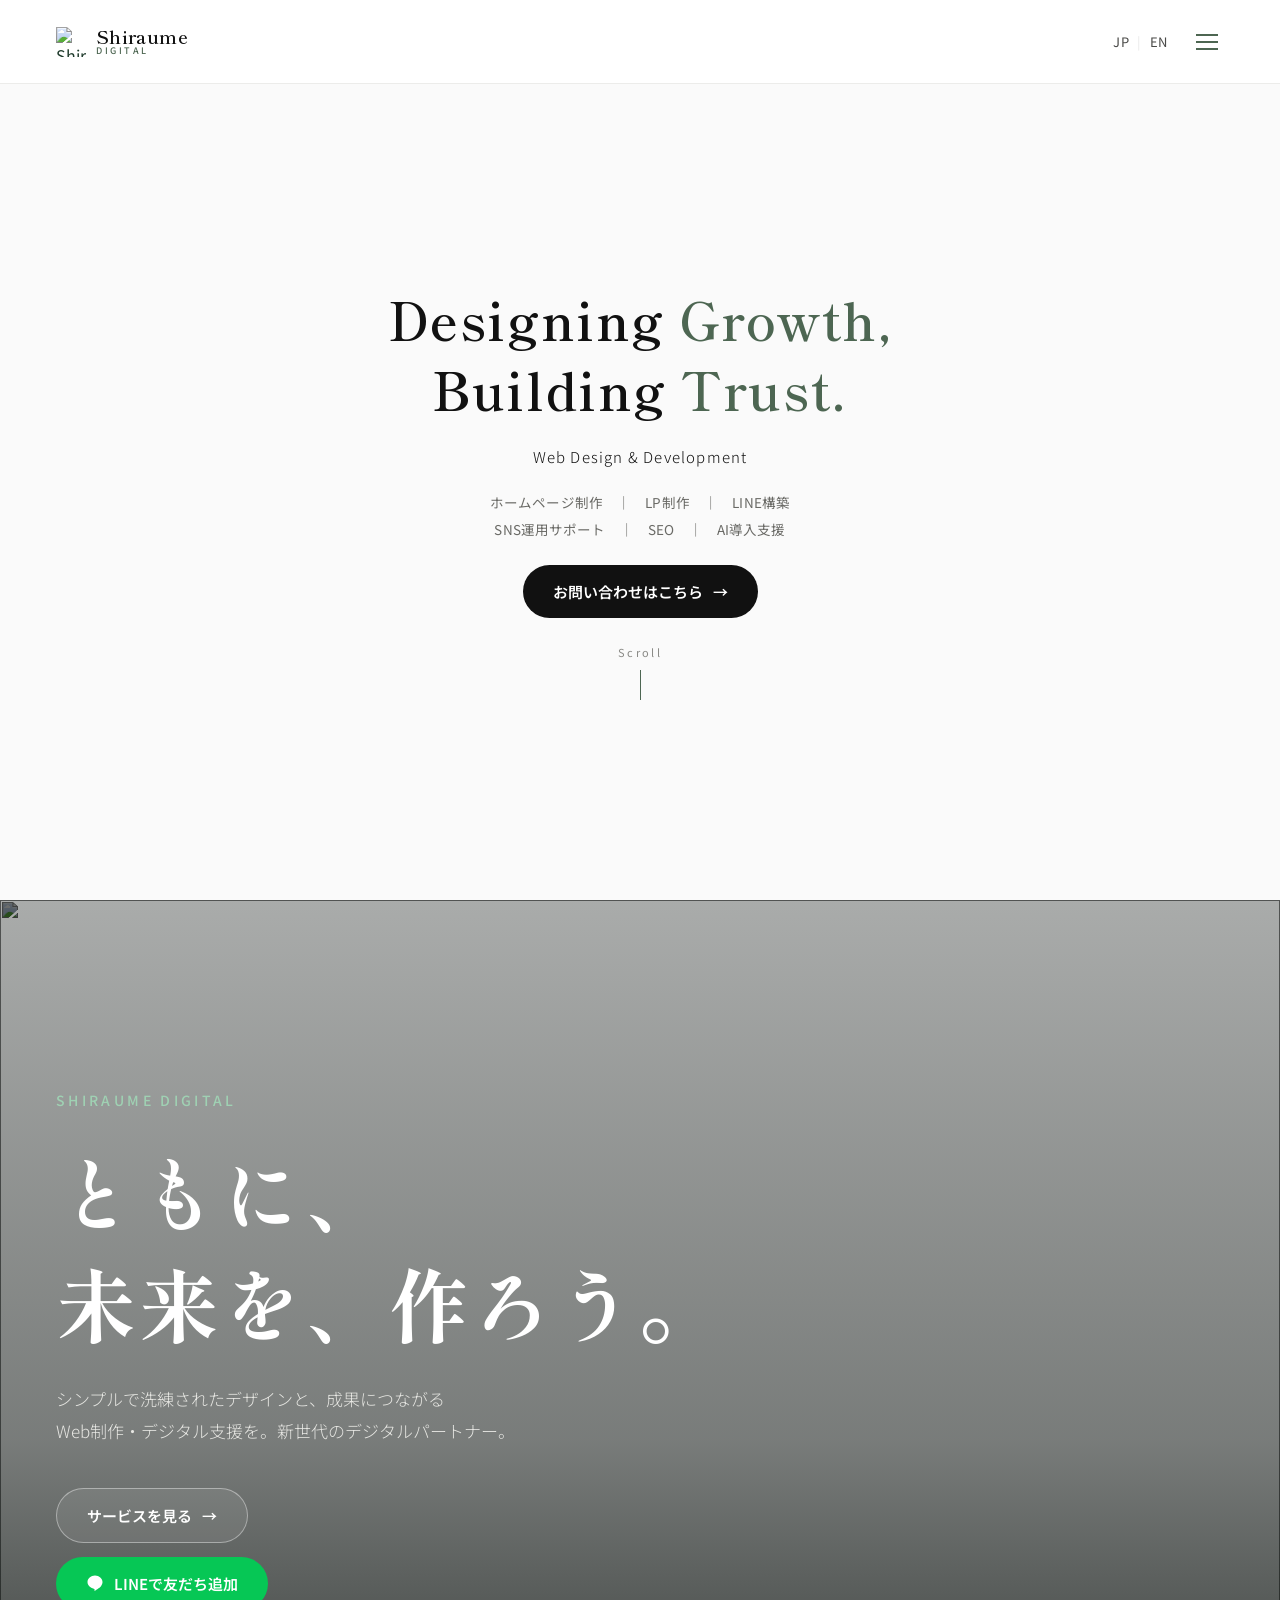
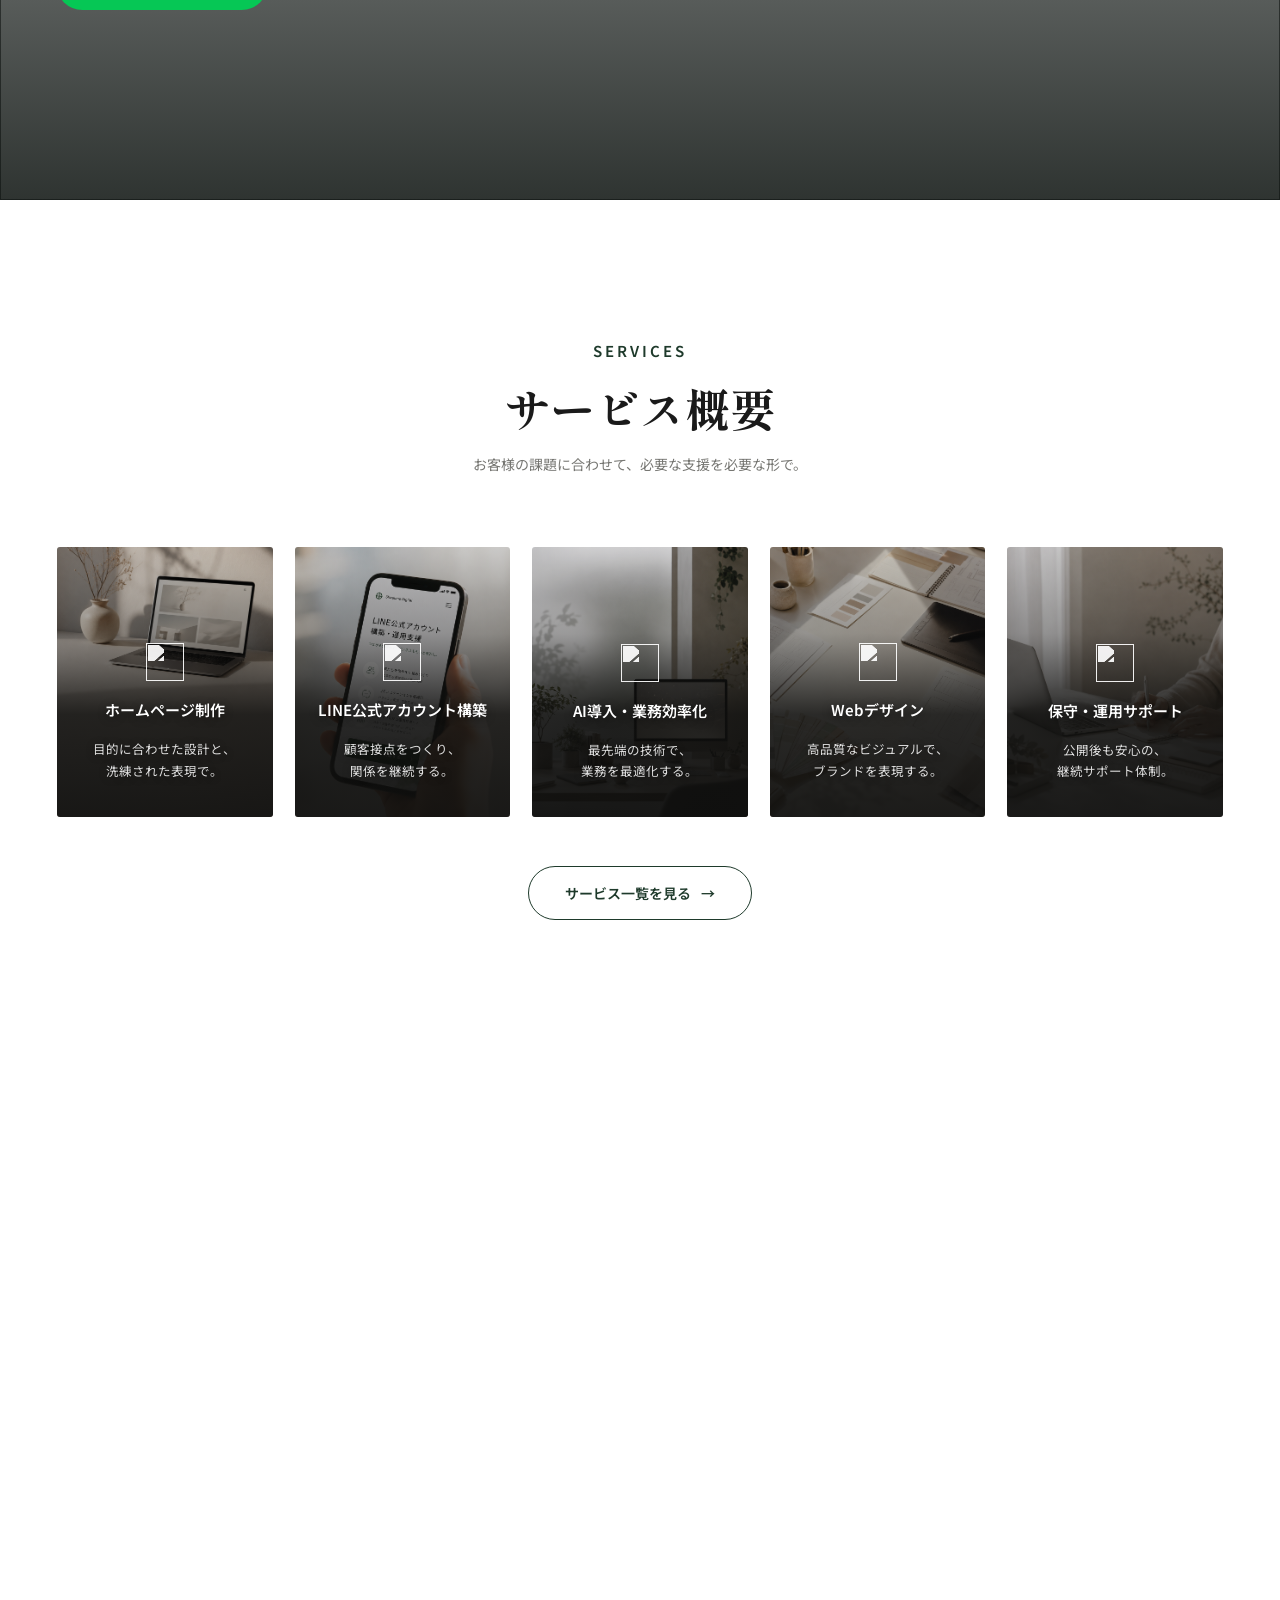
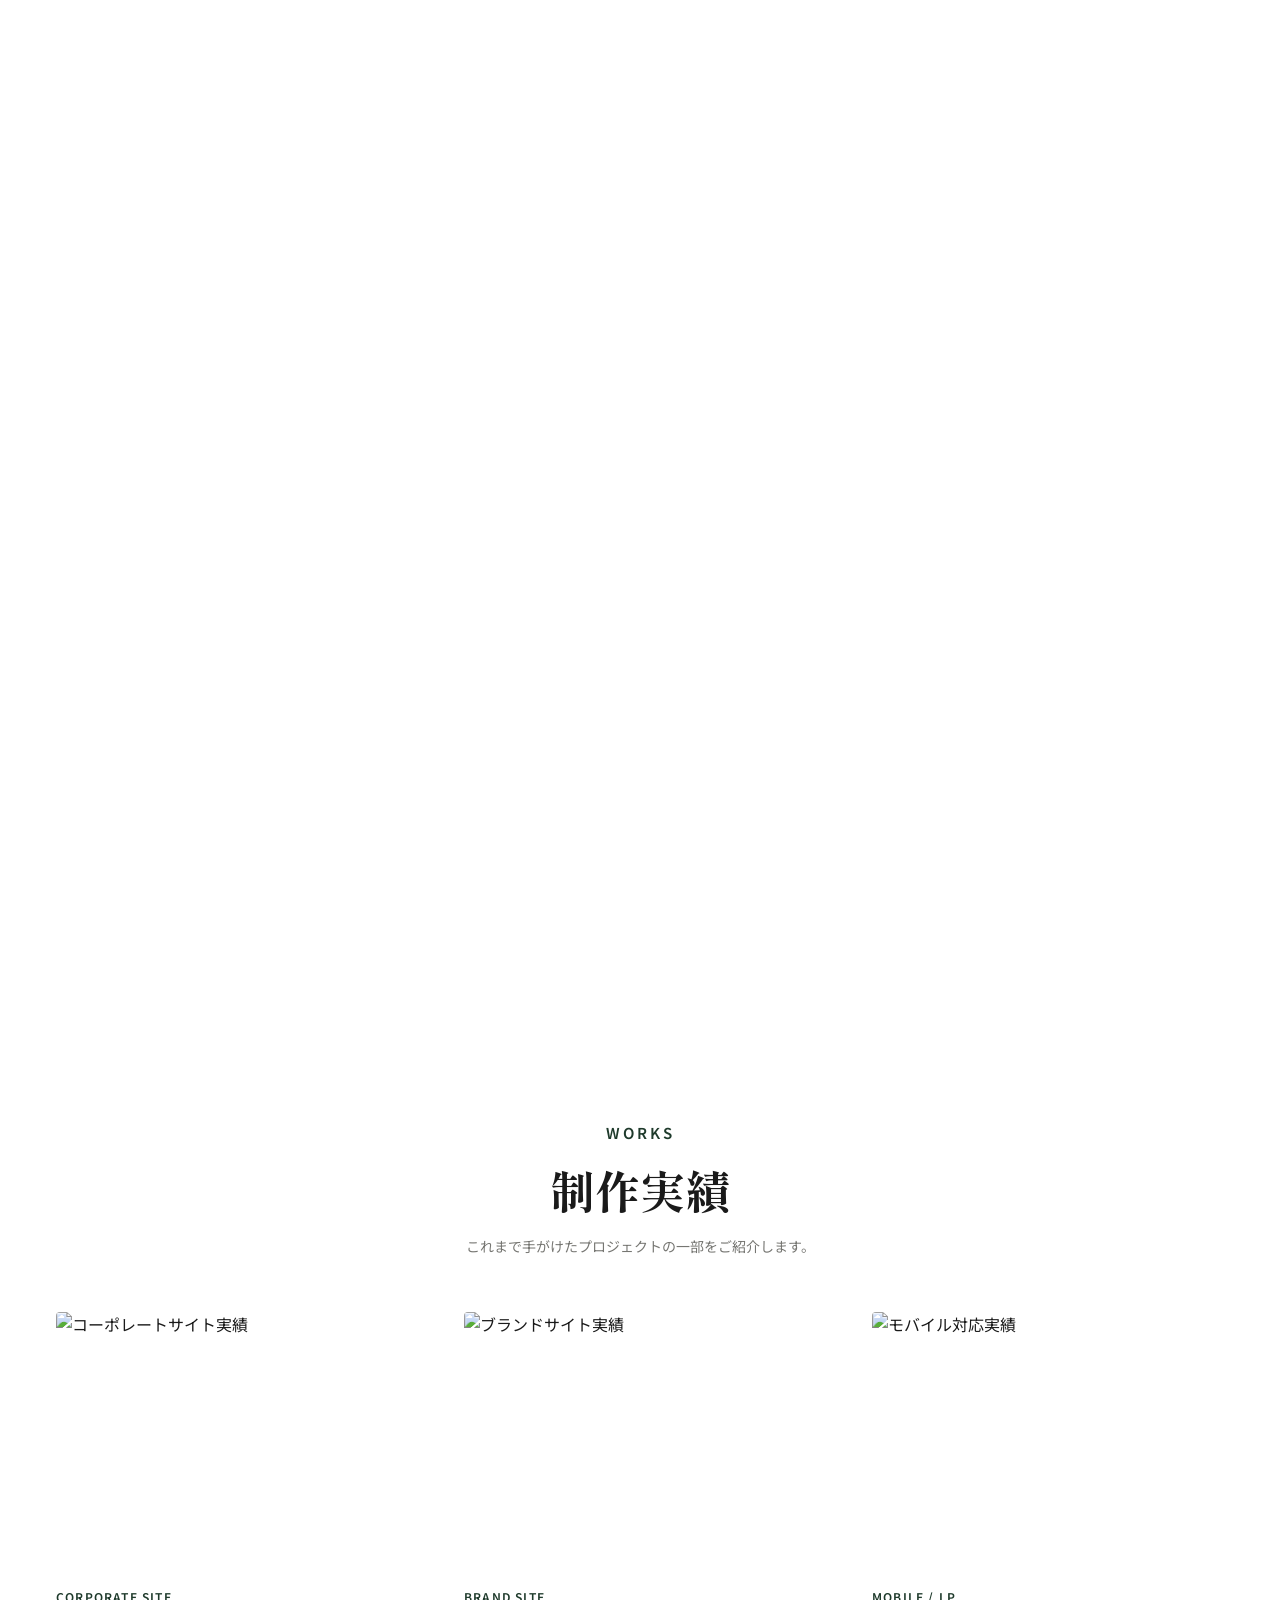
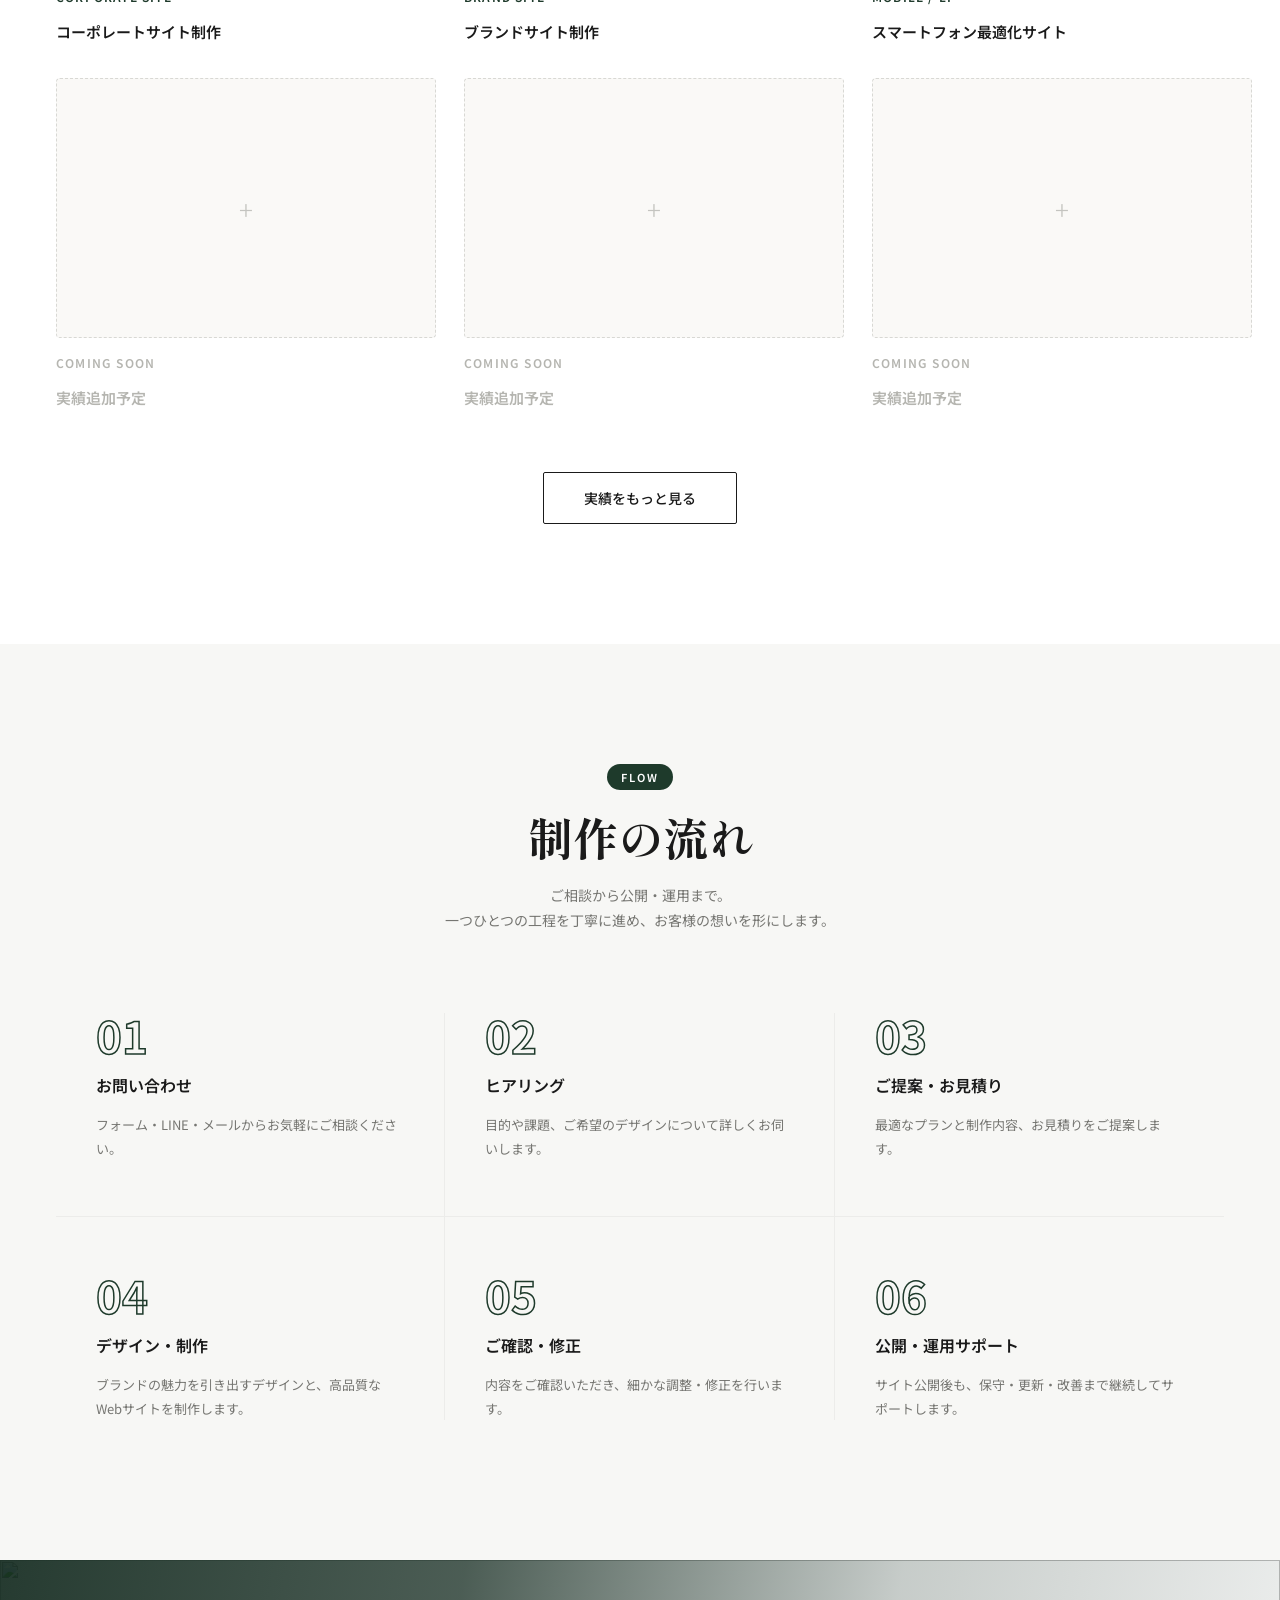
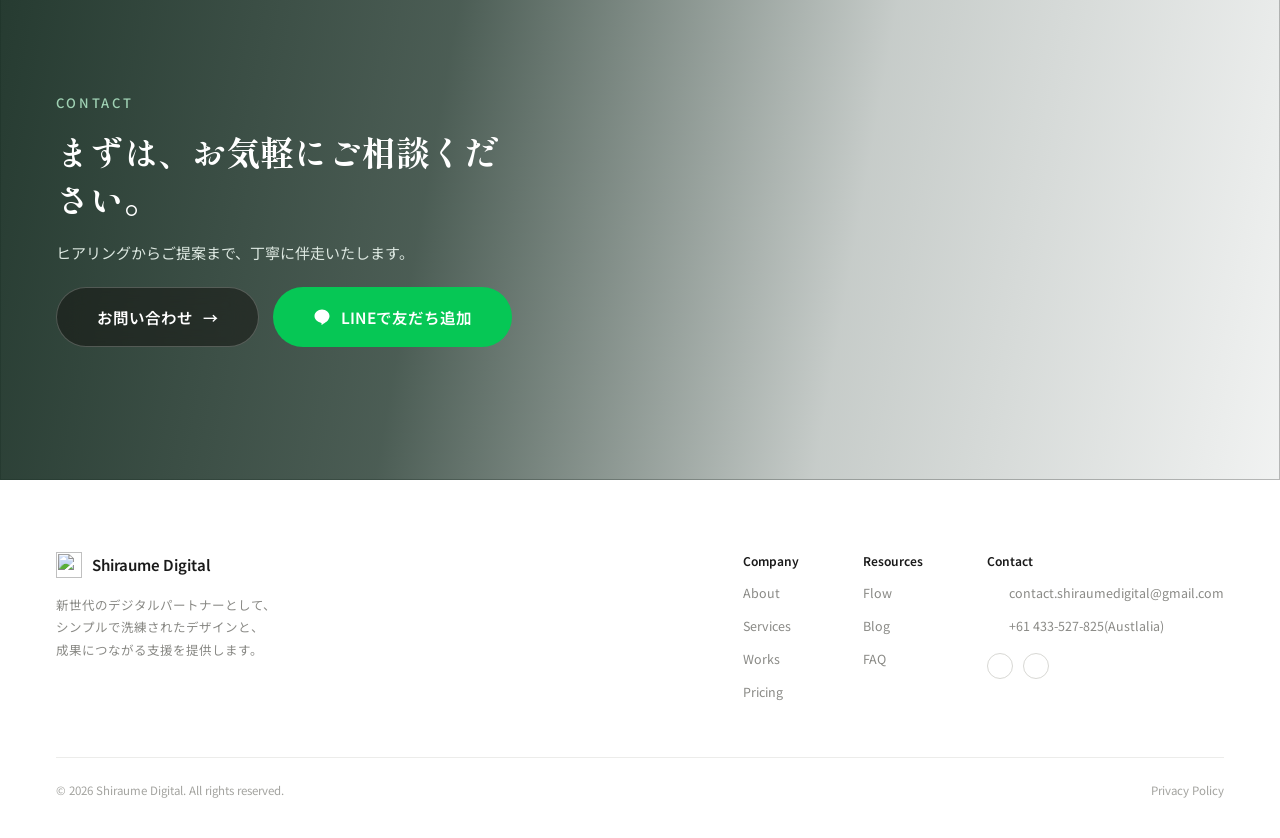
==== commit 6beaa802: "Add files via upload" ====
--- a/index.html
+++ b/index.html
@@ -81,7 +81,10 @@
        main.js) instead of a scroll-pinned scrub - guaranteed to appear
        when scrolled into view, on any browser. -->
   <section class="hero fade-section" id="heroSection">
-    <img class="hero__bg" src="assets/images/42337b81732b9a5ac161deac968f36dcd88c0a685dd68c5df317637dfecfe237-0f24652b.png" alt="">
+    <div class="hero__bg-wrap">
+      <img class="hero__bg" src="assets/images/42337b81732b9a5ac161deac968f36dcd88c0a685dd68c5df317637dfecfe237-0f24652b.png" alt="">
+    </div>
+    <div class="hero__top-fade"></div>
     <div class="hero__overlay"></div>
     <div class="hero__content">
       <span class="hero__eyebrow">SHIRAUME DIGITAL</span>
@@ -408,7 +411,10 @@
       <span class="cta-home__eyebrow">CONTACT</span>
       <h2 class="cta-home__title">まずは、お気軽にご相談ください。</h2>
       <p class="cta-home__desc">ヒアリングからご提案まで、丁寧に伴走いたします。</p>
-      <a href="Contact.html" class="btn-pill btn-pill--solid btn-pill--lg">お問い合わせ<span class="btn-pill__arrow">→</span></a>
+      <div class="cta-home__actions">
+        <a href="Contact.html" class="btn-pill btn-pill--solid btn-pill--lg">お問い合わせ<span class="btn-pill__arrow">→</span></a>
+        <a href="https://lin.ee/9umLhUi" target="_blank" rel="noopener" class="btn-pill btn-pill--line btn-pill--lg"><svg class="btn-pill__line-icon" viewBox="0 0 24 24" width="18" height="18" fill="currentColor" aria-hidden="true"><path d="M12 2C6.477 2 2 5.94 2 10.8c0 4.36 3.582 8.01 8.42 8.7.328.07.775.216.888.497.101.254.066.652.032.909l-.144.868c-.043.254-.202.996.873.543 1.075-.454 5.8-3.415 7.912-5.85C21.36 14.06 22 12.5 22 10.8 22 5.94 17.523 2 12 2z"/></svg>LINEで友だち追加</a>
+      </div>
     </div>
   </section>
 
--- a/assets/style.css
+++ b/assets/style.css
@@ -765,8 +765,19 @@
   align-items: center;
   gap: 18px;
   text-align: center;
-  transition: transform 0.35s cubic-bezier(0.16,1,0.3,1), box-shadow 0.35s ease, border-color 0.35s ease;
-}
+  opacity: 0;
+  transform: translateY(30px);
+  transition: opacity 0.75s cubic-bezier(0.16,1,0.3,1), transform 0.75s cubic-bezier(0.16,1,0.3,1), box-shadow 0.35s ease, border-color 0.35s ease;
+}
+
+/* Cards cascade in one by one (rather than all popping in together) once
+   the whole Services section (a .fade-section) has scrolled into view. */
+.services.is-visible .service-card { opacity: 1; transform: translateY(0); }
+.service-card:nth-child(1) { transition-delay: 0.05s; }
+.service-card:nth-child(2) { transition-delay: 0.16s; }
+.service-card:nth-child(3) { transition-delay: 0.27s; }
+.service-card:nth-child(4) { transition-delay: 0.38s; }
+.service-card:nth-child(5) { transition-delay: 0.49s; }
 
 .service-card:hover {
   transform: translateY(-8px);
@@ -791,23 +802,74 @@
   color: #767672;
 }
 
+/* Photo-backed variant: the card's own photo fills the whole card behind
+   the icon/copy, with a dark gradient overlay for legibility. Icon
+   inverts to white; the rest of the card layout (centered column) is
+   unchanged from the plain icon cards, so both variants sit in the same
+   grid without looking mismatched in spacing. */
+.service-card--photo {
+  position: relative;
+  overflow: hidden;
+  aspect-ratio: 4 / 5;
+  justify-content: flex-end;
+  border-color: transparent;
+}
+
+.service-card__photo {
+  position: absolute;
+  inset: 0;
+  width: 100%;
+  height: 100%;
+  object-fit: cover;
+  transition: transform 0.6s cubic-bezier(0.16,1,0.3,1);
+}
+
+.service-card--photo:hover .service-card__photo {
+  transform: scale(1.06);
+}
+
+.service-card__overlay {
+  position: absolute;
+  inset: 0;
+  /* Darkens earlier and much more heavily than a subtle vignette would,
+     so white text stays legible no matter how bright the source photo
+     is (light desks, glowing monitors, etc.) - contrast is guaranteed,
+     not just hoped for. */
+  background: linear-gradient(180deg, rgba(15,15,14,0.18) 0%, rgba(15,15,14,0.40) 32%, rgba(15,15,14,0.88) 62%, rgba(15,15,14,0.94) 100%);
+}
+
+.service-card--photo .service-card__icon {
+  position: relative;
+  z-index: 1;
+  filter: brightness(0) invert(1);
+  opacity: 0.92;
+}
+
+.service-card--photo .service-card__title {
+  position: relative;
+  z-index: 1;
+  color: #ffffff;
+  text-shadow: 0 2px 10px rgba(0,0,0,0.45);
+}
+
+.service-card--photo .service-card__desc {
+  position: relative;
+  z-index: 1;
+  color: rgba(255,255,255,0.86);
+  text-shadow: 0 1px 8px rgba(0,0,0,0.4);
+}
+
 /* ---------- Strengths / About ---------- */
 
 .strengths {
   padding: 120px 56px;
   background: #f7f7f5;
-  display: grid;
-  grid-template-columns: 0.9fr 1.1fr;
-  grid-template-areas:
-    "heading image"
-    "body    image";
-  column-gap: 80px;
-  row-gap: 44px;
-  align-items: center;
+  display: flex;
+  flex-direction: column;
+  gap: 44px;
 }
 
 .strengths__body {
-  grid-area: body;
   min-width: 0;
   display: flex;
   flex-direction: column;
@@ -815,7 +877,6 @@
 }
 
 .strengths__heading {
-  grid-area: heading;
   min-width: 0;
   display: flex;
   flex-direction: column;
@@ -830,25 +891,76 @@
   display: flex;
   flex-direction: column;
   gap: 20px;
-  width: 597px;
+  width: 100%;
   height: auto;
 }
 
-/* Each strength is its own bordered, shadowed card (number + icon badge +
-   copy) rather than a bare row - a more considered, premium presentation
-   than a plain icon list. */
+/* Each strength is its own bordered, shadowed card, now split into a
+   left text panel and a right-side photo (per the reference layout) with
+   a soft white-to-photo gradient at the seam instead of a hard edge. */
 .strength-item {
   display: flex;
-  flex-direction: column;
-  gap: 14px;
-  padding: 26px 28px;
+  align-items: stretch;
+  min-height: 248px;
+  padding: 0;
   border: 1px solid #ececea;
   border-radius: 10px;
   background: #ffffff;
+  overflow: hidden;
   box-shadow: 0 4px 14px rgba(20,20,18,0.03);
   opacity: 0;
   transform: translateX(-32px);
   transition: opacity 0.75s cubic-bezier(0.16,1,0.3,1), transform 0.75s cubic-bezier(0.16,1,0.3,1), box-shadow 0.35s ease, border-color 0.35s ease;
+}
+
+.strength-item__content {
+  flex: 1 1 48%;
+  min-width: 0;
+  padding: 32px 34px;
+  display: flex;
+  flex-direction: column;
+  justify-content: center;
+  gap: 14px;
+}
+
+.strength-item__photo {
+  position: relative;
+  flex: 1 1 46%;
+  min-width: 160px;
+  overflow: hidden;
+}
+
+.strength-item__photo img {
+  position: absolute;
+  inset: 0;
+  width: 100%;
+  height: 100%;
+  object-fit: cover;
+  display: block;
+  transform: scale(1.15);
+  transition: transform 1.1s cubic-bezier(0.16,1,0.3,1);
+}
+
+/* Photo settles into place with a slow "ken burns" zoom-out the instant
+   the card scrolls into view - this plays on every device automatically,
+   unlike a hover-only effect, which never fires at all on touchscreens. */
+.strengths.is-visible .strength-item__photo img {
+  transform: scale(1);
+}
+
+.strength-item:hover .strength-item__photo img {
+  transform: scale(1.05);
+}
+
+/* Blends the photo's left edge into the card's white panel, echoing the
+   reference mock rather than a hard vertical seam between text and image. */
+.strength-item__photo::before {
+  content: "";
+  position: absolute;
+  inset: 0;
+  z-index: 1;
+  background: linear-gradient(90deg, #ffffff 0%, rgba(255,255,255,0.7) 14%, rgba(255,255,255,0) 34%);
+  pointer-events: none;
 }
 
 .strength-item__num {
@@ -1299,6 +1411,15 @@
   font-size: 15px;
   color: #dce7e0;
   line-height: 1.9;
+}
+
+/* Two-button row (お問い合わせ + LINE) under the CTA copy - wraps to a
+   stacked column on narrow screens so neither button ever gets cramped. */
+.cta-home__actions {
+  display: flex;
+  flex-wrap: wrap;
+  gap: 14px;
+  margin-top: 4px;
 }
 
 /* ---------- Pill buttons (TOP page only: Hero CTAs + photo CTA section,
@@ -2625,6 +2746,11 @@
   .simple-hero { padding-left: 32px !important; padding-right: 32px !important; }
 
   .services__grid { grid-template-columns: repeat(3, 1fr); }
+  /* At 3 columns the cards are noticeably narrower than the 5-column
+     desktop layout; keeping the same 4:5 ratio here would stretch every
+     card too tall relative to its width, so tablet gets a shorter,
+     better-proportioned ratio instead of just scaling the same shape. */
+  .service-card--photo { aspect-ratio: 3 / 4; }
   .grid-4 { grid-template-columns: repeat(2, 1fr); }
   .grid-6 { grid-template-columns: repeat(3, 1fr); }
 
@@ -2700,6 +2826,8 @@
   .hero__title { font-size: 38px; line-height: 1.4; letter-spacing: 0.02em; }
   .hero__desc { font-size: 15px; max-width: 100%; }
   .hero__actions { flex-direction: column; width: 100%; gap: 12px; margin-top: 4px; }
+  .cta-home__actions { flex-direction: column; width: 100%; gap: 12px; }
+  .cta-home__actions .btn-pill { width: 100%; text-align: center; justify-content: center; }
   .stage-intro__content { padding: 0 24px; gap: 18px; }
   .stage-intro__title { font-size: 32px; }
   .stage-intro__subtitle { font-size: 13px; }
@@ -2756,6 +2884,17 @@
   .grid-6,
   .flow__grid { grid-template-columns: 1fr !important; gap: 32px !important; }
 
+  /* Single-column mobile: a full-width card at the old 4:5 portrait ratio
+     would be nearly the height of the screen (too tall, looks broken).
+     Square reads as a deliberate, compact card instead. Padding/gap is
+     also tightened so icon + title + 2-line description never crowd or
+     clip against the shorter card. */
+  .service-card--photo {
+    aspect-ratio: 1 / 1;
+    padding: 24px 22px;
+    gap: 12px;
+  }
+
   /* Services.html: stack each block as heading → photo → body, with
      a tightened gap and a softer shadow so the photo and text read as
      one unified block instead of two disconnected pieces. */
@@ -2779,14 +2918,22 @@
   /* About.html INTRO section: heading, then photo, then description. */
   .about-intro-grid { grid-template-columns: 1fr; grid-template-areas: "heading" "image" "body"; row-gap: 20px; }
 
-  /* Strengths: heading → photo → detail list, stacked (matches the
-     About page sections above for a consistent mobile feel). */
-  .strengths { grid-template-columns: 1fr; grid-template-areas: "heading" "image" "body"; row-gap: 24px; }
+  /* Strengths: heading → detail list, stacked (matches the About page
+     sections above for a consistent mobile feel). */
+  .strengths { row-gap: 24px; }
   .strengths__list { width: 100%; height: auto; gap: 16px; }
-  .strength-item { padding: 20px 20px; }
   .strengths__heading .section-heading__title { font-size: 22px; }
-  .strengths__image img { width: 100%; height: auto; object-fit: contain; }
-  .strengths__image { box-shadow: 0 12px 28px rgba(20,20,18,0.10); }
+
+  /* Each strength card: photo on top (full-width band), text below - the
+     side-by-side split only reads well at wider widths, so mobile swaps
+     to a stacked layout and the seam gradient (built for a horizontal
+     blend) is swapped for a vertical one to match. */
+  .strength-item { flex-direction: column; min-height: 0; }
+  .strength-item__content { padding: 22px 20px; }
+  .strength-item__photo { flex: 0 0 200px; min-width: 0; }
+  .strength-item__photo::before {
+    background: linear-gradient(180deg, rgba(255,255,255,0) 78%, #ffffff 100%);
+  }
 
   .flow-step--top, .flow-step--bottom { padding: 24px 0 !important; border-right: none !important; }
   .flow-step--bordered { border-right: none; }
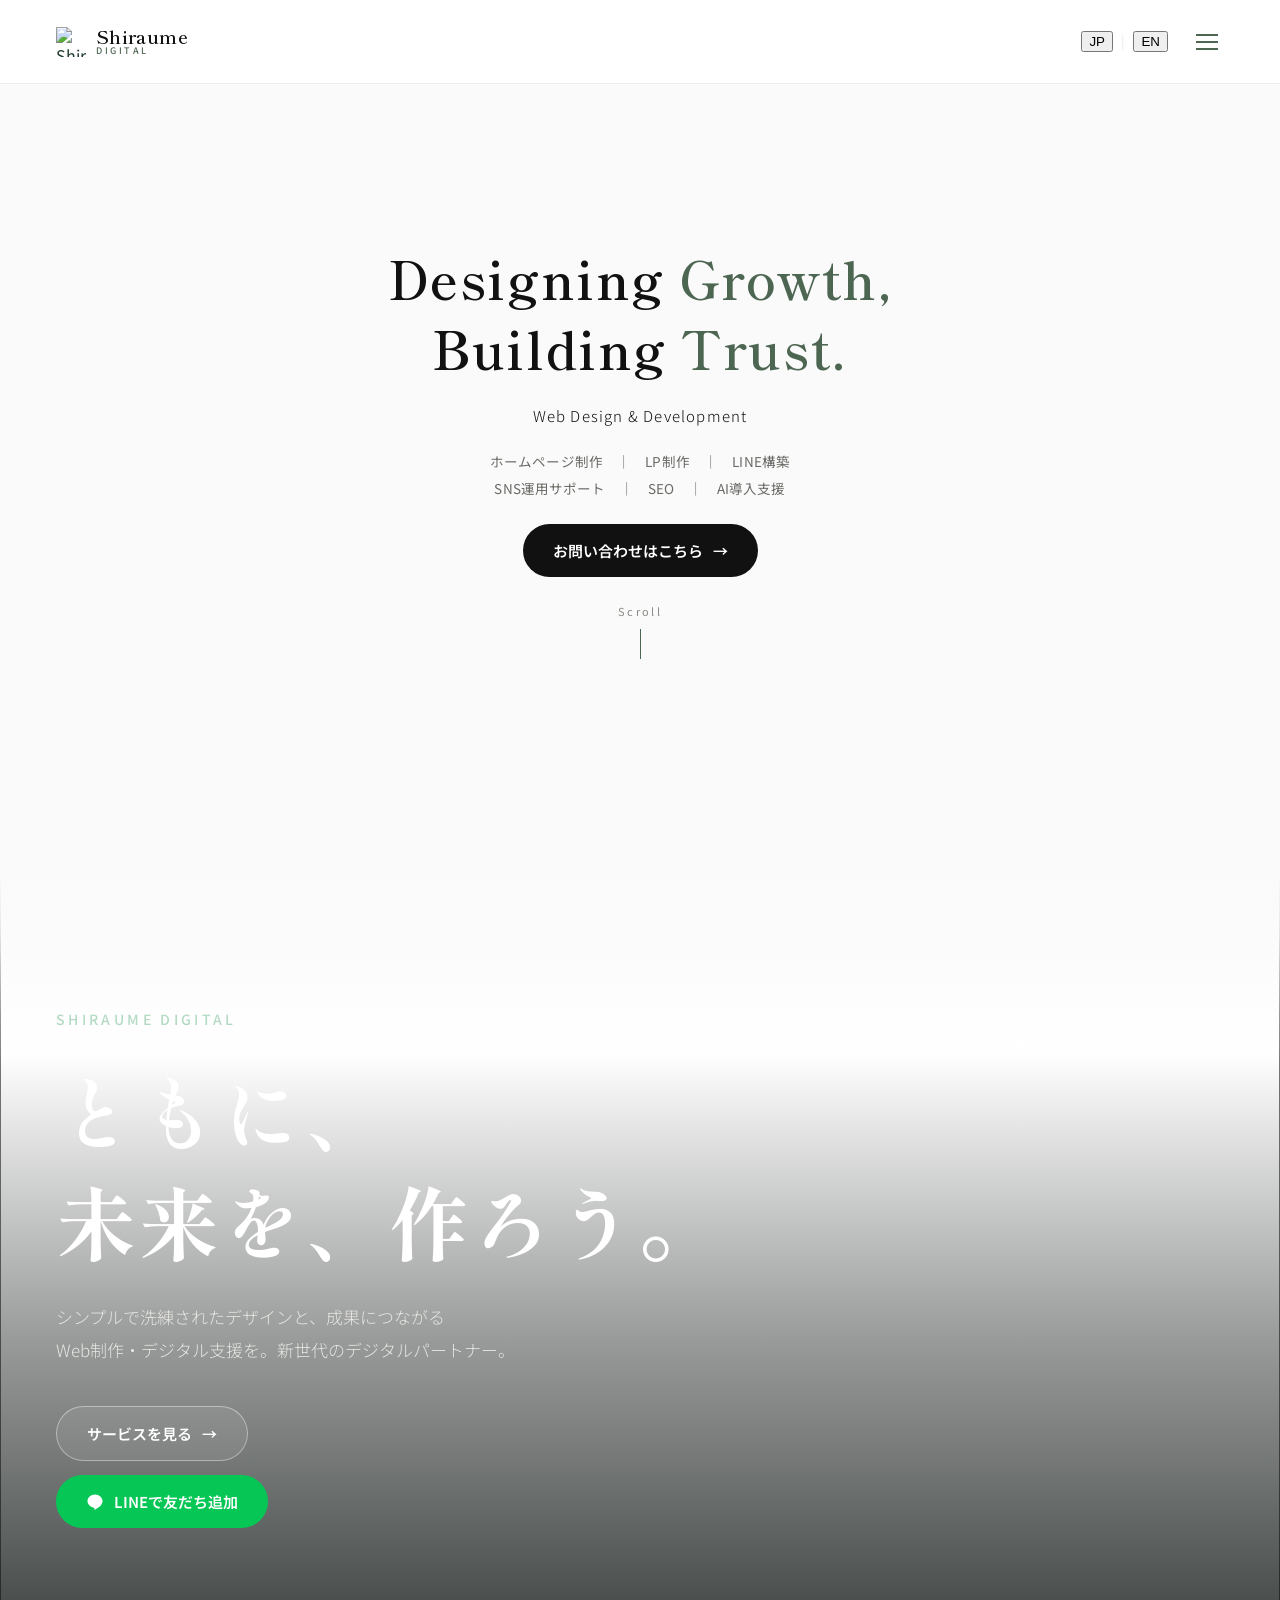
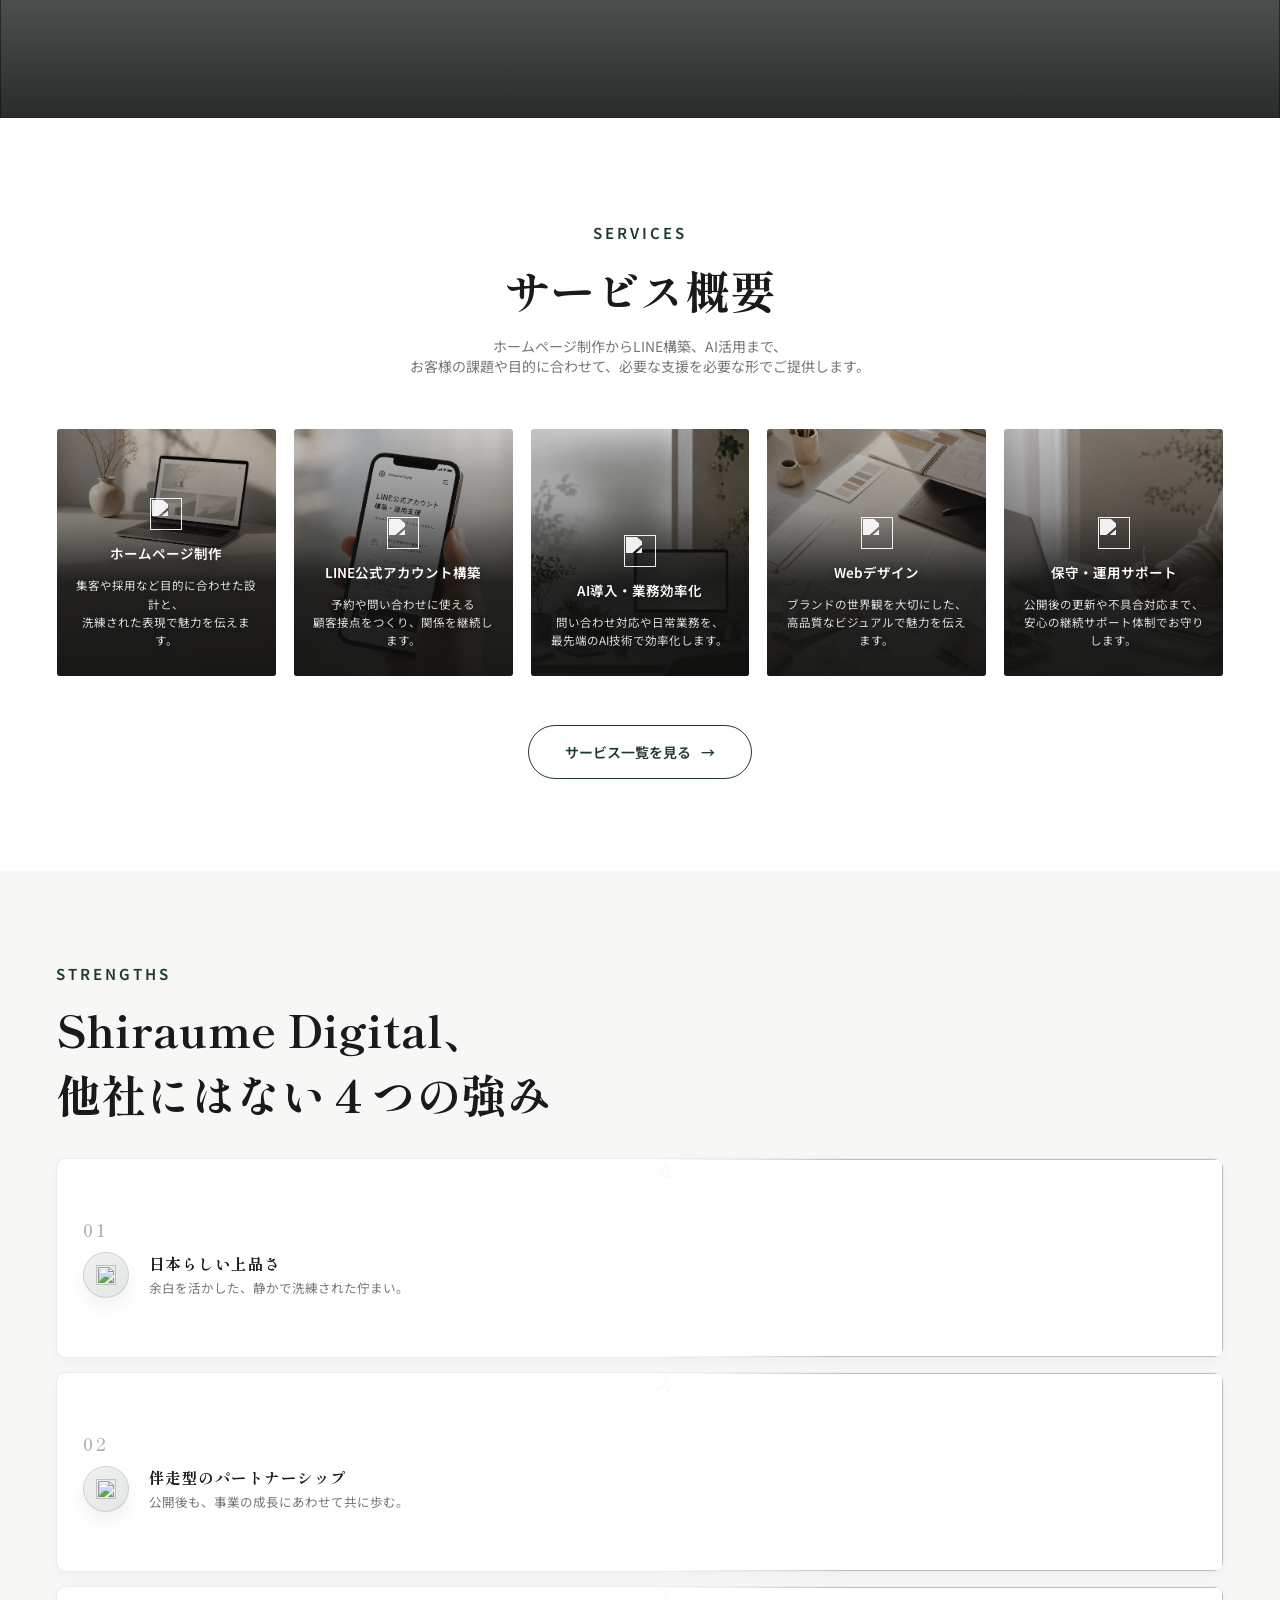
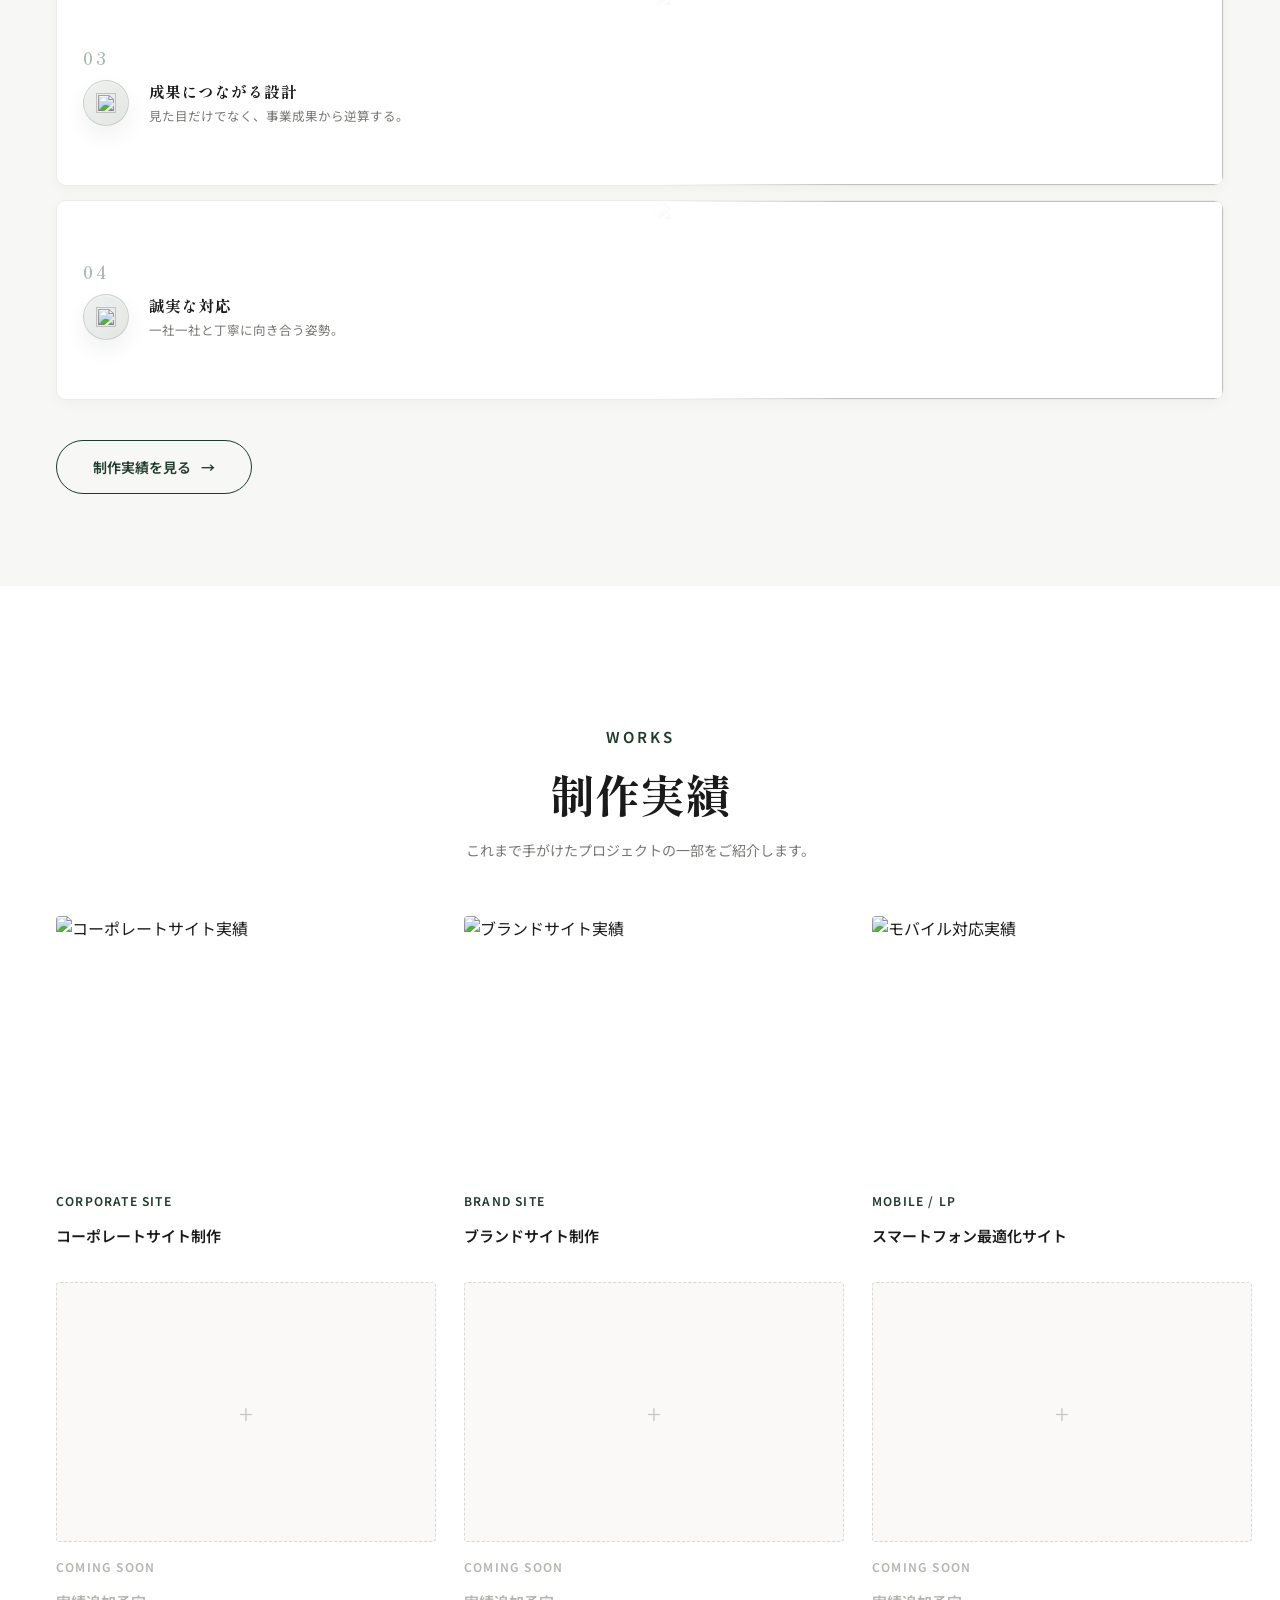
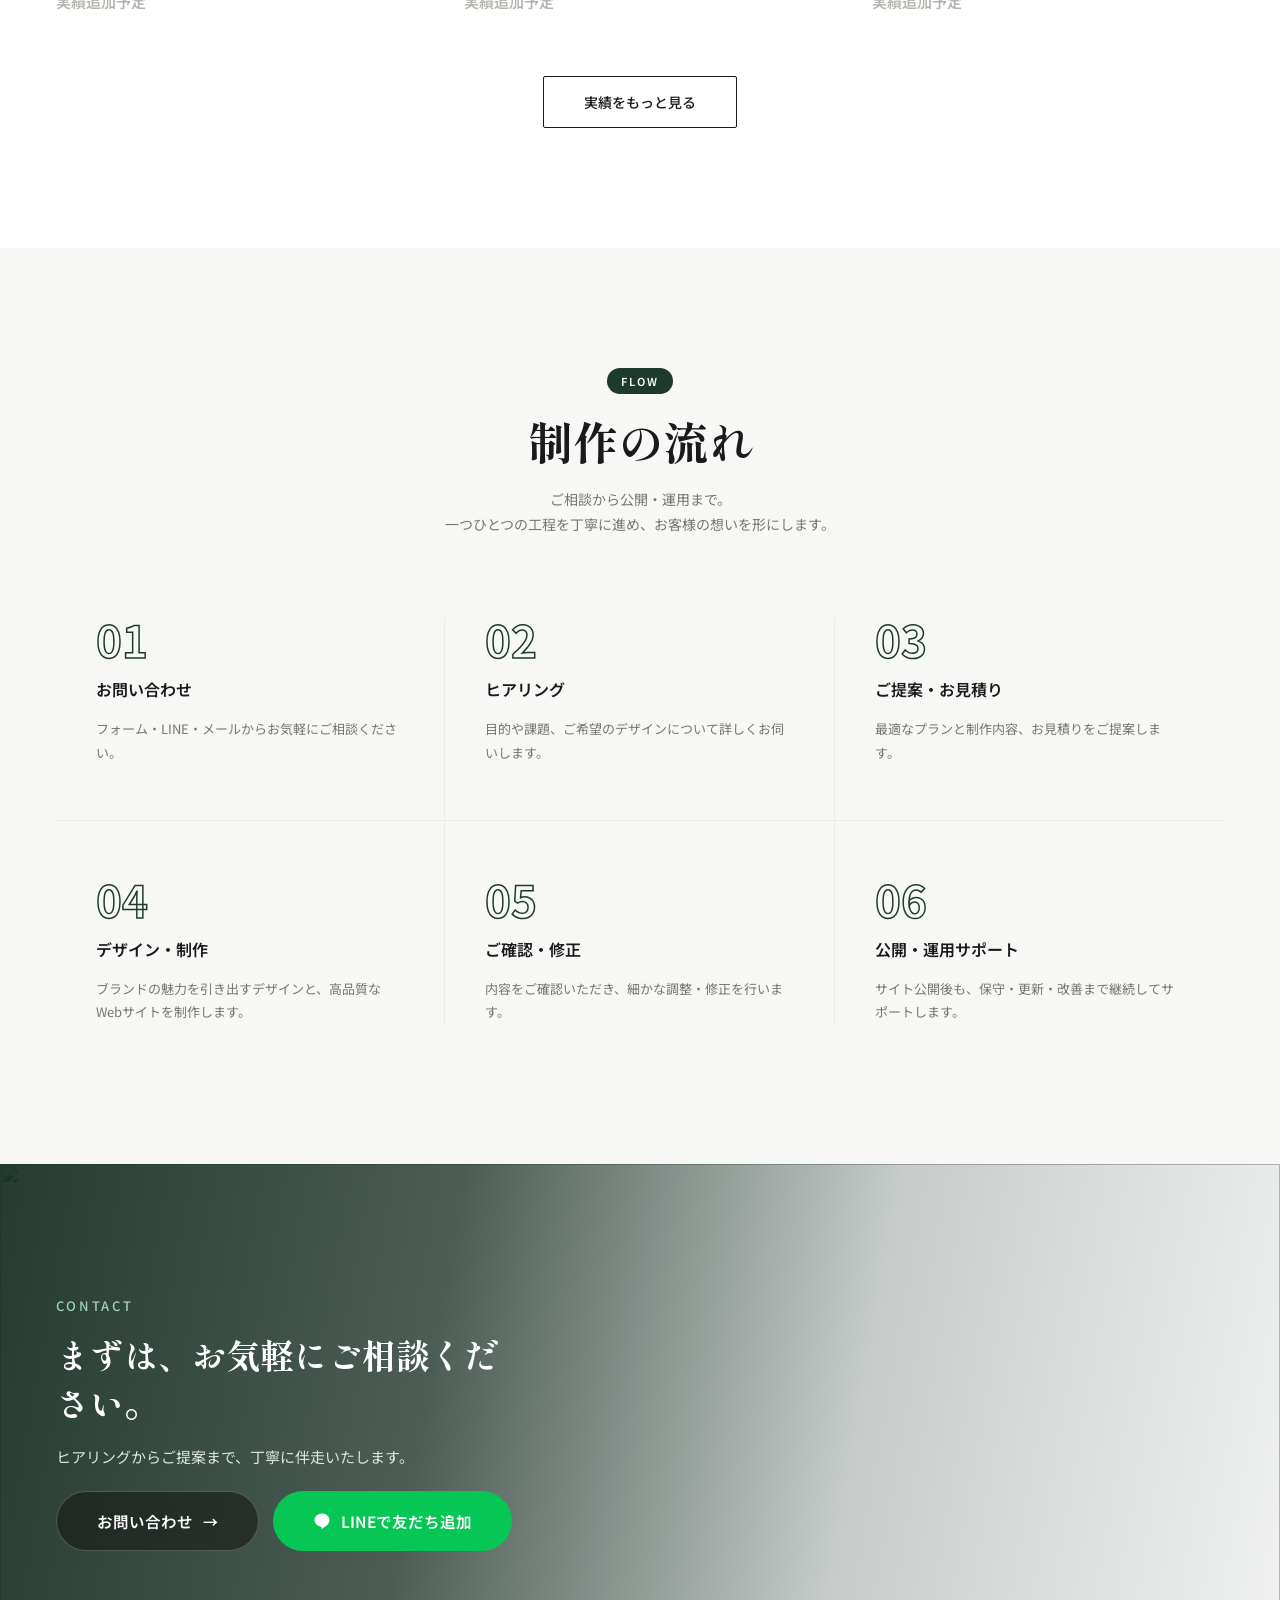
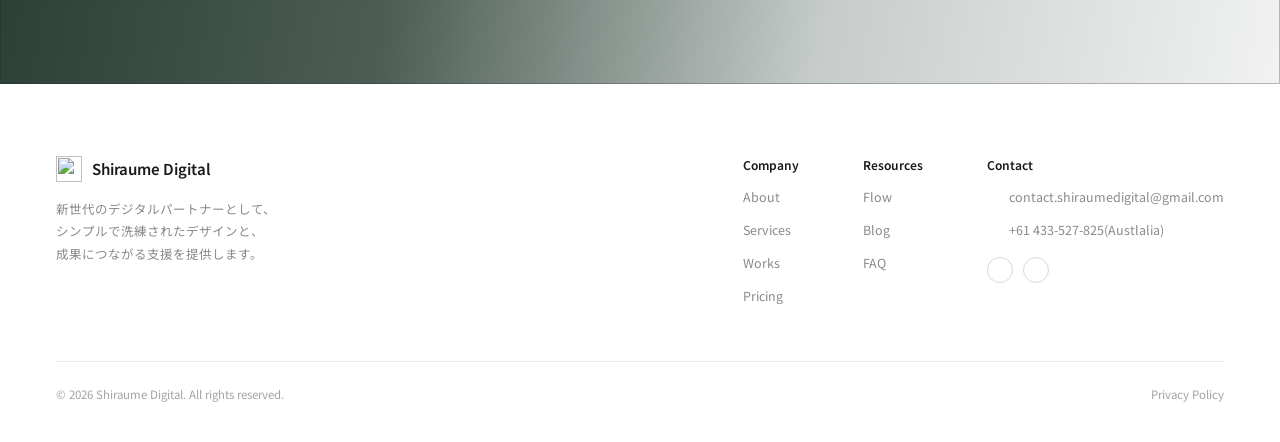
==== commit ab7b0b85: "v15: JP/EN language toggle + draggable works marquee (index.html)" ====
--- a/index.html
+++ b/index.html
@@ -37,7 +37,9 @@
       </span>
     </a>
     <div class="nav__right">
-      <span class="nav__lang">JP<span class="nav__lang-sep">|</span>EN</span>
+      <span class="nav__lang">
+        <button type="button" class="nav__lang-btn is-active" data-lang="ja" aria-label="日本語">JP</button><span class="nav__lang-sep">|</span><button type="button" class="nav__lang-btn" data-lang="en" aria-label="English">EN</button>
+      </span>
       <button class="nav__toggle" aria-label="メニュー" aria-expanded="false"><span></span><span></span><span></span></button>
     </div>
     <div class="nav__links">
@@ -102,7 +104,7 @@
     <div class="section-heading services__heading">
       <span class="section-heading__eyebrow">SERVICES</span>
       <h2 class="section-heading__title">サービス概要</h2>
-      <p class="section-heading__desc">お客様の課題に合わせて、必要な支援を必要な形で。</p>
+      <p class="section-heading__desc">ホームページ制作からLINE構築、AI活用まで、<br class="br-desktop">お客様の課題や目的に合わせて、必要な支援を必要な形でご提供します。</p>
     </div>
     <div class="services__grid">
       <div class="service-card service-card--photo">
@@ -110,35 +112,35 @@
         <div class="service-card__overlay"></div>
         <img class="service-card__icon" src="assets/images/code-brackets.png" alt="">
         <div class="service-card__title">ホームページ制作</div>
-        <div class="service-card__desc">目的に合わせた設計と、<br class="br-desktop">洗練された表現で。</div>
+        <div class="service-card__desc">集客や採用など目的に合わせた設計と、<br class="br-desktop">洗練された表現で魅力を伝えます。</div>
       </div>
       <div class="service-card service-card--photo">
         <img class="service-card__photo" src="assets/images/service-line-account.png" alt="">
         <div class="service-card__overlay"></div>
         <img class="service-card__icon" src="assets/images/chat-bubbles.png" alt="">
         <div class="service-card__title">LINE公式アカウント構築</div>
-        <div class="service-card__desc">顧客接点をつくり、<br class="br-desktop">関係を継続する。</div>
+        <div class="service-card__desc">予約や問い合わせに使える<br class="br-desktop">顧客接点をつくり、関係を継続します。</div>
       </div>
       <div class="service-card service-card--photo">
         <img class="service-card__photo" src="assets/images/service-ai-support.png" alt="">
         <div class="service-card__overlay"></div>
         <img class="service-card__icon" src="assets/images/network-nodes.png" alt="">
         <div class="service-card__title">AI導入・業務効率化</div>
-        <div class="service-card__desc">最先端の技術で、<br class="br-desktop">業務を最適化する。</div>
+        <div class="service-card__desc">問い合わせ対応や日常業務を、<br class="br-desktop">最先端のAI技術で効率化します。</div>
       </div>
       <div class="service-card service-card--photo">
         <img class="service-card__photo" src="assets/images/service-web-design-craft.png" alt="">
         <div class="service-card__overlay"></div>
         <img class="service-card__icon" src="assets/images/desktop-monitor.png" alt="">
         <div class="service-card__title">Webデザイン</div>
-        <div class="service-card__desc">高品質なビジュアルで、<br class="br-desktop">ブランドを表現する。</div>
+        <div class="service-card__desc">ブランドの世界観を大切にした、<br class="br-desktop">高品質なビジュアルで魅力を伝えます。</div>
       </div>
       <div class="service-card service-card--photo">
         <img class="service-card__photo" src="assets/images/service-maintenance-support.png" alt="">
         <div class="service-card__overlay"></div>
         <img class="service-card__icon" src="assets/images/shield-check.png" alt="">
         <div class="service-card__title">保守・運用サポート</div>
-        <div class="service-card__desc">公開後も安心の、<br class="br-desktop">継続サポート体制。</div>
+        <div class="service-card__desc">公開後の更新や不具合対応まで、<br class="br-desktop">安心の継続サポート体制でお守りします。</div>
       </div>
     </div>
     <div class="services__more">
@@ -150,7 +152,7 @@
   <section class="strengths fade-section" id="about">
     <div class="strengths__heading">
       <span class="section-heading__eyebrow">STRENGTHS</span>
-      <h2 class="section-heading__title">Shiraume Digitalの強み</h2>
+      <h2 class="section-heading__title">Shiraume Digital、<br class="br-desktop">他社にはない４つの強み</h2>
     </div>
     <div class="strengths__body">
       <div class="strengths__list">
@@ -254,14 +256,14 @@
         </div>
         <div class="work-card">
           <div class="work-card__image">
-            <img src="assets/images/D13CC95D-EBFB-42EC-8505-F776A2BBE5B1.PNG" alt="飲食店・店舗サイト実績">
+            <img src="assets/images/D8B079B0-1908-4C4A-99CB-B3D148D0D3A4.PNG" alt="飲食店・店舗サイト実績">
           </div>
           <div class="work-card__category">RESTAURANT / STORE SITE</div>
           <div class="work-card__title">飲食店・店舗サイト制作</div>
         </div>
         <div class="work-card">
           <div class="work-card__image">
-            <img src="assets/images/D8B079B0-1908-4C4A-99CB-B3D148D0D3A4.PNG" alt="SNS運用マーケティング実績">
+            <img src="assets/images/D13CC95D-EBFB-42EC-8505-F776A2BBE5B1.PNG" alt="SNS運用マーケティング実績">
           </div>
           <div class="work-card__category">SNS MARKETING</div>
           <div class="work-card__title">SNS運用マーケティング</div>
@@ -289,14 +291,14 @@
         </div>
         <div class="work-card" aria-hidden="true">
           <div class="work-card__image">
-            <img src="assets/images/D13CC95D-EBFB-42EC-8505-F776A2BBE5B1.PNG" alt="">
+            <img src="assets/images/D8B079B0-1908-4C4A-99CB-B3D148D0D3A4.PNG" alt="">
           </div>
           <div class="work-card__category">RESTAURANT / STORE SITE</div>
           <div class="work-card__title">飲食店・店舗サイト制作</div>
         </div>
         <div class="work-card" aria-hidden="true">
           <div class="work-card__image">
-            <img src="assets/images/D8B079B0-1908-4C4A-99CB-B3D148D0D3A4.PNG" alt="">
+            <img src="assets/images/D13CC95D-EBFB-42EC-8505-F776A2BBE5B1.PNG" alt="">
           </div>
           <div class="work-card__category">SNS MARKETING</div>
           <div class="work-card__title">SNS運用マーケティング</div>
@@ -467,6 +469,7 @@
 
 </div>
 
+<script src="assets/js/i18n.js"></script>
 <script src="assets/js/main.js"></script>
 </body>
 </html>
--- a/assets/style.css
+++ b/assets/style.css
@@ -108,6 +108,19 @@
 }
 
 .hero__actions { margin-top: 26px; }
+
+/* will-change + backface-visibility force these onto their own GPU layer
+   for the whole animation instead of only while actively compositing -
+   without it, some browsers (notably Safari/iOS) intermittently drop the
+   layer mid-scroll and repaint a blank/half-rendered frame, which reads
+   as a photo "disappearing" for an instant during the loop. */
+.works-track--row1,
+.works-track--row2 {
+  will-change: transform;
+  backface-visibility: hidden;
+  -webkit-backface-visibility: hidden;
+  transform: translateZ(0);
+}
 
 .works-track--row1 {
   animation: worksMarquee 32s linear infinite;
@@ -206,7 +219,8 @@
 .nav-link {
   position: relative;
   font-size: 14px;
-  color: #4a4a48;
+  font-weight: 600;
+  color: #313130;
 }
 
 .nav-link::after {
@@ -337,13 +351,41 @@
   align-items: flex-start;
   gap: 0;
   padding: 8px 56px 20px;
-  display: none;
+  display: flex;
   box-shadow: 0 16px 32px rgba(20,20,18,0.08);
+  opacity: 0;
+  visibility: hidden;
+  transform: translateY(-10px);
+  pointer-events: none;
+  transition: opacity 0.28s cubic-bezier(0.16,1,0.3,1), transform 0.28s cubic-bezier(0.16,1,0.3,1), visibility 0s linear 0.28s;
 }
 
 .nav--minimal .nav__links.nav__links--open {
-  display: flex;
-}
+  opacity: 1;
+  visibility: visible;
+  transform: translateY(0);
+  pointer-events: auto;
+  transition: opacity 0.28s cubic-bezier(0.16,1,0.3,1), transform 0.28s cubic-bezier(0.16,1,0.3,1);
+}
+
+/* Each item eases in with a slight stagger right after the dropdown
+   itself starts opening, instead of the whole list just popping in. */
+.nav--minimal .nav__links a {
+  opacity: 0;
+  transform: translateY(-16px);
+  transition: opacity 0.4s cubic-bezier(0.16,1,0.3,1), transform 0.4s cubic-bezier(0.16,1,0.3,1);
+}
+
+.nav--minimal .nav__links.nav__links--open a {
+  opacity: 1;
+  transform: translateY(0);
+}
+
+.nav--minimal .nav__links.nav__links--open a:nth-child(1) { transition-delay: 0.05s; }
+.nav--minimal .nav__links.nav__links--open a:nth-child(2) { transition-delay: 0.1s; }
+.nav--minimal .nav__links.nav__links--open a:nth-child(3) { transition-delay: 0.15s; }
+.nav--minimal .nav__links.nav__links--open a:nth-child(4) { transition-delay: 0.2s; }
+.nav--minimal .nav__links.nav__links--open a:nth-child(5) { transition-delay: 0.25s; }
 
 .nav--minimal .nav__links a.nav-link,
 .nav--minimal .nav__links a.btn-nav-cta {
@@ -375,10 +417,13 @@
 .stage-intro {
   position: relative;
   /* .page already reserves 84px of padding-top for the fixed nav, so
-     subtract that here - nav (84px, fixed) + this = exactly one full
-     screen, matching "first view = one screen" on any device. */
-  height: calc(100vh - 84px);
-  height: calc(100dvh - 84px);
+     subtract that here for the full remaining screen height, then take
+     ~90% of it - only a slim sliver of Stage 2's photo peeks in from the
+     bottom of the very first view (just enough to hint at what's below),
+     pushing the point where the hand-off actually begins further down the
+     scroll instead of showing a big slice of the photo immediately at rest. */
+  height: calc((100vh - 84px) * 0.9);
+  height: calc((100dvh - 84px) * 0.9);
   display: flex;
   align-items: center;
   justify-content: center;
@@ -477,6 +522,18 @@
   overflow: hidden;
 }
 
+/* Oversized (extends past the section's own top/bottom edges) and clipped
+   by .hero's overflow:hidden, so the JS scroll-parallax below can nudge
+   this wrapper up/down a little without ever revealing a gap at the
+   section's edges. */
+.hero__bg-wrap {
+  position: absolute;
+  top: -40px;
+  left: 0;
+  right: 0;
+  bottom: -40px;
+}
+
 .hero__bg {
   position: absolute;
   inset: 0;
@@ -486,10 +543,36 @@
   filter: brightness(0.62);
 }
 
+/* Fades the very top of the photo back into Stage 1's off-white
+   background, so the seam between the two sections blends rather than
+   cuts - this is what actually sells the "one continuous scene" feel
+   together with the height overlap above. */
+.hero__top-fade {
+  position: absolute;
+  top: 0;
+  left: 0;
+  right: 0;
+  height: 28vh;
+  /* Crisper stops (holds near-solid longer, then releases faster) read as a
+     cleaner, more deliberate blend than a flat 3-stop wash - this is the
+     "freshness" that makes the hand-off from Stage 1's white feel designed
+     rather than a generic muddy fade. */
+  background: linear-gradient(180deg, #FAFAFA 0%, #FAFAFA 22%, rgba(250,250,250,0.85) 45%, rgba(250,250,250,0.25) 78%, rgba(250,250,250,0) 100%);
+  z-index: 2;
+  pointer-events: none;
+}
+
 .hero__overlay {
   position: absolute;
   inset: 0;
-  background: linear-gradient(180deg, rgba(10,16,13,0.35) 0%, rgba(10,16,13,0.55) 60%, rgba(10,16,13,0.85) 100%);
+  z-index: 1;
+  /* Stays fully transparent through the same top band .hero__top-fade
+     covers, so the white-to-photo blend never gets muddied by the dark
+     overlay starting underneath it (that overlap was reading as a hard
+     dark seam right under the fade). The darkening only begins once the
+     white fade has already fully resolved, then ramps up richer/darker
+     toward the bottom for stronger, more vivid contrast with the text. */
+  background: linear-gradient(180deg, rgba(10,16,13,0) 0%, rgba(10,16,13,0) 26%, rgba(10,16,13,0.42) 58%, rgba(10,16,13,0.88) 100%);
 }
 
 .hero__content {
@@ -581,11 +664,13 @@
    whole hand-off from Stage 1 reads as one deliberate, cinematic beat
    instead of a static backdrop the text just appears in front of. */
 .hero__bg {
+  opacity: 0;
   transform: scale(1.1);
-  transition: transform 1.8s cubic-bezier(0.16,1,0.3,1);
+  transition: transform 1.8s cubic-bezier(0.16,1,0.3,1), opacity 0.7s cubic-bezier(0.16,1,0.3,1);
 }
 
 .hero.is-visible .hero__bg {
+  opacity: 1;
   transform: scale(1);
 }
 
@@ -743,27 +828,27 @@
 /* ---------- Services ---------- */
 
 .services {
-  padding: 140px 56px 120px;
+  padding: 104px 56px 92px;
 }
 
 .services__heading {
-  margin-bottom: 72px;
+  margin-bottom: 52px;
 }
 
 .services__grid {
   display: grid;
   grid-template-columns: repeat(5, 1fr);
-  gap: 20px;
+  gap: 16px;
 }
 
 .service-card {
   border: 1px solid #ececea;
   border-radius: 4px;
-  padding: 36px 22px;
-  display: flex;
-  flex-direction: column;
-  align-items: center;
-  gap: 18px;
+  padding: 26px 18px;
+  display: flex;
+  flex-direction: column;
+  align-items: center;
+  gap: 13px;
   text-align: center;
   opacity: 0;
   transform: translateY(30px);
@@ -786,19 +871,19 @@
 }
 
 .service-card__icon {
-  width: 38px;
-  height: 38px;
+  width: 32px;
+  height: 32px;
   object-fit: contain;
 }
 
 .service-card__title {
-  font-size: 15px;
+  font-size: 13.5px;
   font-weight: 600;
 }
 
 .service-card__desc {
-  font-size: 12.5px;
-  line-height: 1.7;
+  font-size: 11.5px;
+  line-height: 1.6;
   color: #767672;
 }
 
@@ -810,7 +895,7 @@
 .service-card--photo {
   position: relative;
   overflow: hidden;
-  aspect-ratio: 4 / 5;
+  aspect-ratio: 4 / 4.5;
   justify-content: flex-end;
   border-color: transparent;
 }
@@ -862,25 +947,25 @@
 /* ---------- Strengths / About ---------- */
 
 .strengths {
-  padding: 120px 56px;
+  padding: 92px 56px;
   background: #f7f7f5;
   display: flex;
   flex-direction: column;
-  gap: 44px;
+  gap: 32px;
 }
 
 .strengths__body {
   min-width: 0;
   display: flex;
   flex-direction: column;
-  gap: 44px;
+  gap: 32px;
 }
 
 .strengths__heading {
   min-width: 0;
   display: flex;
   flex-direction: column;
-  gap: 14px;
+  gap: 12px;
 }
 
 .strengths__heading .section-heading__title {
@@ -890,7 +975,7 @@
 .strengths__list {
   display: flex;
   flex-direction: column;
-  gap: 20px;
+  gap: 14px;
   width: 100%;
   height: auto;
 }
@@ -901,7 +986,7 @@
 .strength-item {
   display: flex;
   align-items: stretch;
-  min-height: 248px;
+  min-height: 200px;
   padding: 0;
   border: 1px solid #ececea;
   border-radius: 10px;
@@ -916,11 +1001,11 @@
 .strength-item__content {
   flex: 1 1 48%;
   min-width: 0;
-  padding: 32px 34px;
+  padding: 22px 26px;
   display: flex;
   flex-direction: column;
   justify-content: center;
-  gap: 14px;
+  gap: 10px;
 }
 
 .strength-item__photo {
@@ -965,7 +1050,7 @@
 
 .strength-item__num {
   font-family: 'Cormorant Garamond', 'Shippori Mincho', serif;
-  font-size: 13px;
+  font-size: 17px;
   font-weight: 600;
   letter-spacing: 0.18em;
   color: #a9b6ac;
@@ -1006,8 +1091,8 @@
 }
 
 .strength-item__icon-wrap {
-  width: 56px;
-  height: 56px;
+  width: 46px;
+  height: 46px;
   flex-shrink: 0;
   border-radius: 50%;
   display: flex;
@@ -1026,21 +1111,23 @@
 }
 
 .strength-item__icon {
-  width: 24px;
-  height: 24px;
+  width: 20px;
+  height: 20px;
   object-fit: contain;
   flex-shrink: 0;
 }
 
 .strength-item__title {
-  font-size: 16px;
-  font-weight: 600;
-  margin-bottom: 6px;
+  font-size: 15.5px;
+  font-weight: 700;
+  font-family: 'Shippori Mincho', serif;
+  letter-spacing: 0.03em;
+  margin-bottom: 4px;
 }
 
 .strength-item__desc {
-  font-size: 13.5px;
-  line-height: 1.8;
+  font-size: 12.5px;
+  line-height: 1.65;
   color: #767672;
 }
 
@@ -1420,6 +1507,47 @@
   flex-wrap: wrap;
   gap: 14px;
   margin-top: 4px;
+}
+
+/* ---------- MISSION (About.html) - photo background, same construction
+   as .cta-home (photo + tinted overlay + centered content) but centered
+   text instead of left-aligned, and a deeper, more even tint so it still
+   reads as "the dark green MISSION section" with photo texture showing
+   through rather than a standalone photo section. ---------- */
+
+.mission {
+  position: relative;
+  min-height: 480px;
+  display: flex;
+  align-items: center;
+  justify-content: center;
+  padding: 0 56px;
+  overflow: hidden;
+}
+
+.mission__bg {
+  position: absolute;
+  inset: 0;
+  width: 100%;
+  height: 100%;
+  object-fit: cover;
+}
+
+.mission__overlay {
+  position: absolute;
+  inset: 0;
+  background: linear-gradient(180deg, rgba(19,42,31,0.88) 0%, rgba(19,42,31,0.82) 50%, rgba(19,42,31,0.92) 100%);
+}
+
+.mission__content {
+  position: relative;
+  z-index: 1;
+  display: flex;
+  flex-direction: column;
+  align-items: center;
+  text-align: center;
+  gap: 24px;
+  padding: 100px 0;
 }
 
 /* ---------- Pill buttons (TOP page only: Hero CTAs + photo CTA section,
@@ -2793,7 +2921,8 @@
   /* Nav → hamburger */
   .nav { padding-left: 20px !important; padding-right: 20px !important; height: 68px; }
   .page { padding-top: 68px; }
-  .stage-intro { height: calc(100vh - 68px); height: calc(100dvh - 68px); }
+  .stage-intro { height: calc((100vh - 68px) * 0.92); height: calc((100dvh - 68px) * 0.92); }
+  .hero__top-fade { height: 16vh; }
   .nav__brand-name { font-size: 15px; }
   .nav--minimal .nav__brand-name { font-size: 16px; }
   .nav--minimal .nav__lang { font-size: 12px; }
@@ -2830,8 +2959,8 @@
   .cta-home__actions .btn-pill { width: 100%; text-align: center; justify-content: center; }
   .stage-intro__content { padding: 0 24px; gap: 18px; }
   .stage-intro__title { font-size: 32px; }
-  .stage-intro__subtitle { font-size: 13px; }
-  .stage-intro__services { font-size: 12.5px; }
+  .stage-intro__subtitle { font-size: 13.5px; font-weight: 500; color: #1a1a1a; }
+  .stage-intro__services { font-size: 12.5px; font-weight: 500; color: #48483f; }
   .hero__actions a { text-align: center; width: 100%; padding-top: 18px; padding-bottom: 18px; }
 
   .subhero--460, .subhero--420 { height: 340px; }
@@ -2867,14 +2996,17 @@
   .hero__content,
   .subhero__content { padding-left: 20px !important; padding-right: 20px !important; }
 
-  .services { padding-top: 72px !important; padding-bottom: 56px !important; }
-  .strengths { padding-top: 72px !important; padding-bottom: 72px !important; gap: 28px !important; }
+  .services { padding-top: 52px !important; padding-bottom: 44px !important; }
+  .strengths { padding-top: 56px !important; padding-bottom: 56px !important; gap: 20px !important; }
   .works { padding-top: 72px !important; padding-bottom: 64px !important; }
   .flow { padding-top: 64px !important; padding-bottom: 72px !important; }
   .cta { padding-top: 72px !important; padding-bottom: 72px !important; }
   .cta-home { min-height: 420px; padding-left: 32px !important; padding-right: 32px !important; padding-top: 64px; padding-bottom: 64px; }
   .cta-home__title { font-size: 27px; }
   .cta-home__desc { font-size: 13.5px; }
+
+  .mission { min-height: 340px; padding-left: 20px !important; padding-right: 20px !important; }
+  .mission__content { padding: 64px 0; gap: 18px; }
 
   /* Grids collapse to a single column */
   .services__grid,
@@ -2920,7 +3052,7 @@
 
   /* Strengths: heading → detail list, stacked (matches the About page
      sections above for a consistent mobile feel). */
-  .strengths { row-gap: 24px; }
+  .strengths { row-gap: 18px; }
   .strengths__list { width: 100%; height: auto; gap: 16px; }
   .strengths__heading .section-heading__title { font-size: 22px; }
 
@@ -2929,7 +3061,7 @@
      to a stacked layout and the seam gradient (built for a horizontal
      blend) is swapped for a vertical one to match. */
   .strength-item { flex-direction: column; min-height: 0; }
-  .strength-item__content { padding: 22px 20px; }
+  .strength-item__content { padding: 18px 18px; gap: 8px; }
   .strength-item__photo { flex: 0 0 200px; min-width: 0; }
   .strength-item__photo::before {
     background: linear-gradient(180deg, rgba(255,255,255,0) 78%, #ffffff 100%);
@@ -2951,7 +3083,7 @@
   .work-card__image img { height: 190px; }
   .work-card__image--placeholder { height: 190px; }
 
-  .plum-branch { height: 30vh; top: 78px; left: -34px; max-width: 260px; }
+  .plum-branch { height: 20vh; top: 56px; left: -42px; max-width: 168px; opacity: 0.55; }
 
   .works-grid-card__image { height: 160px; }
 
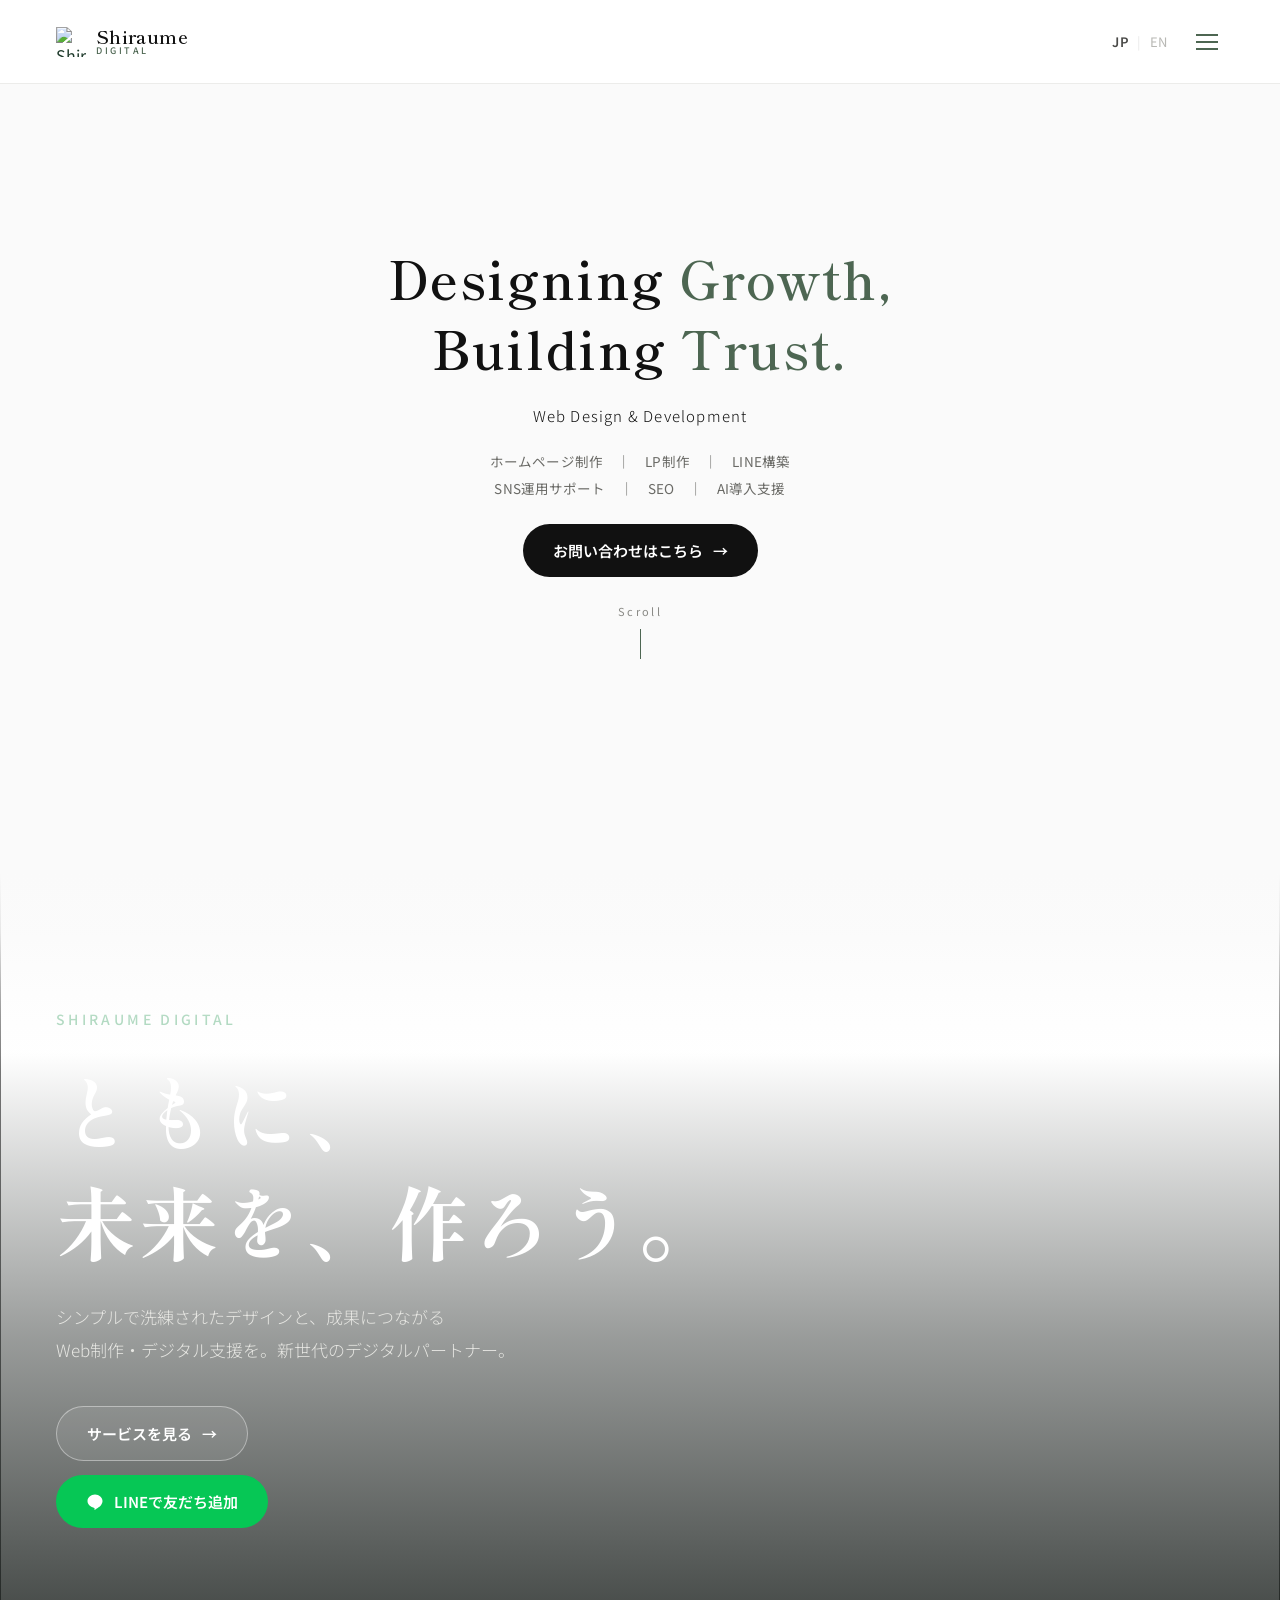
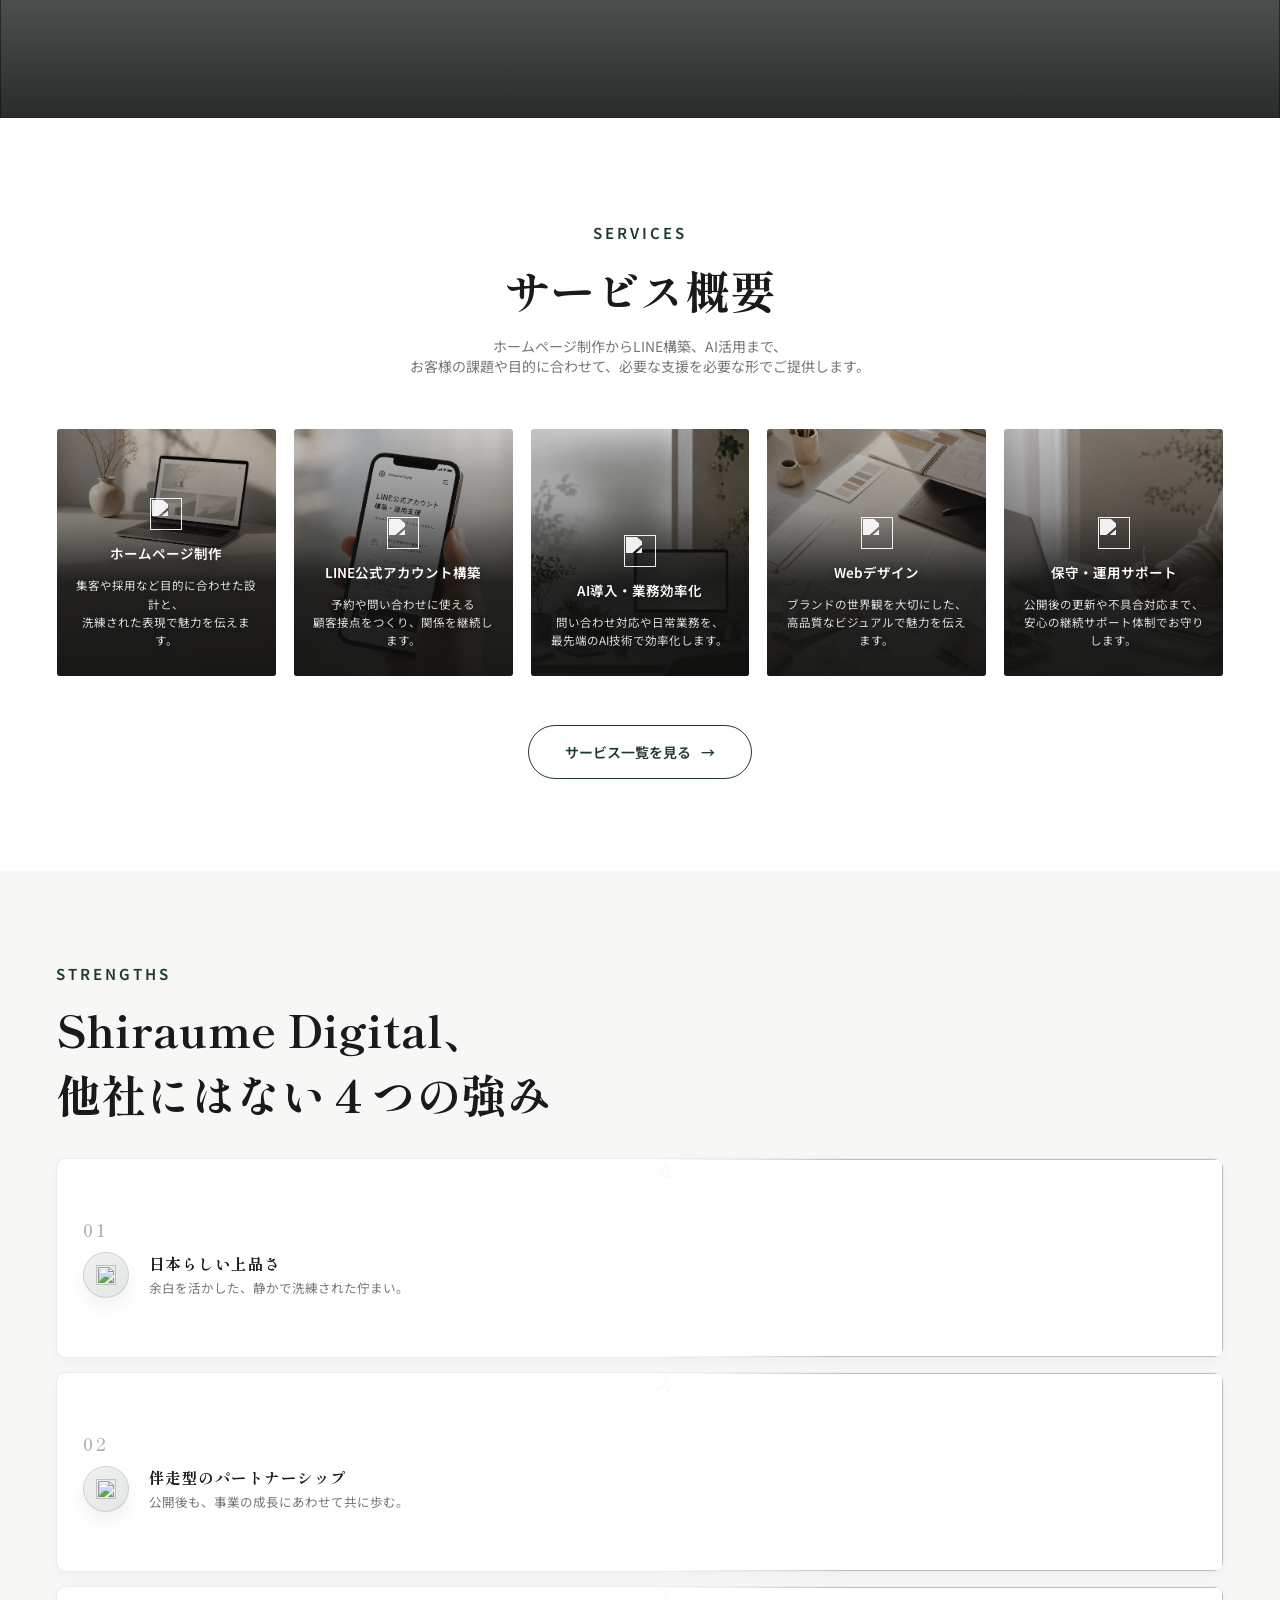
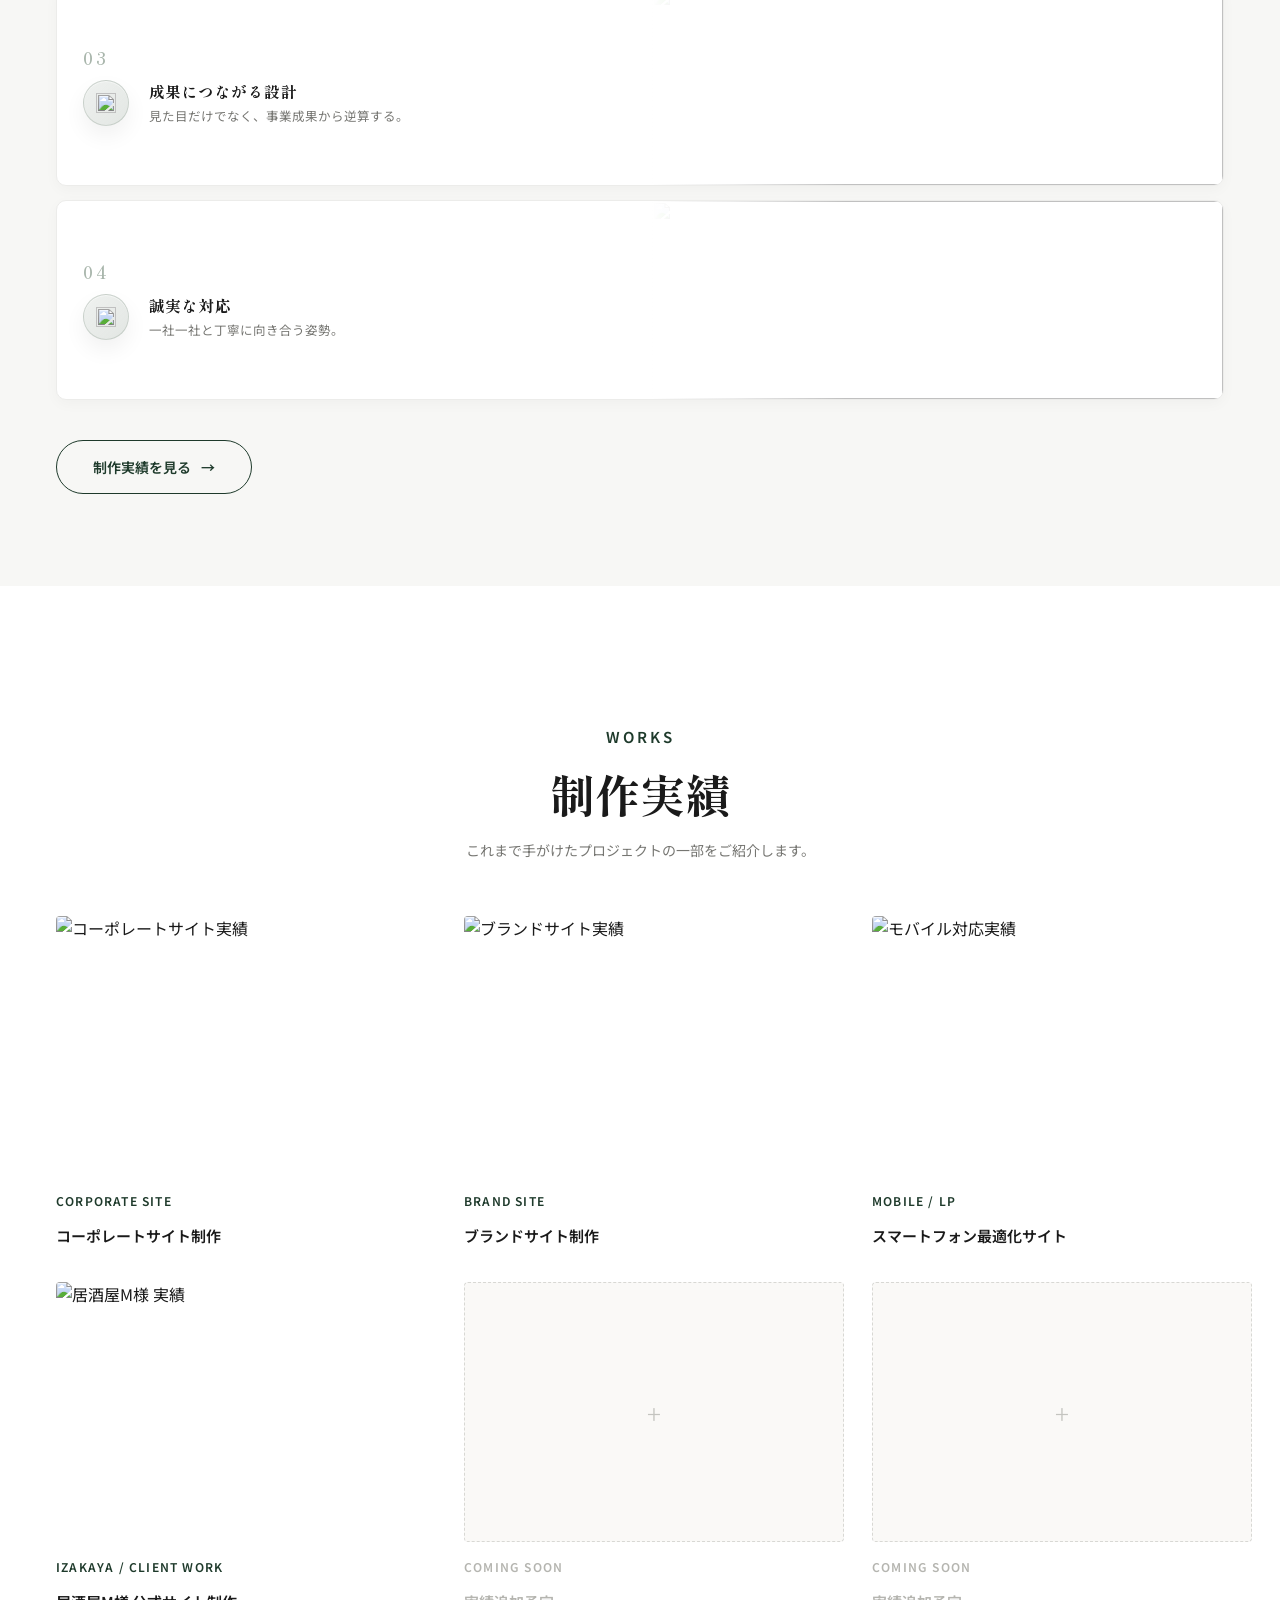
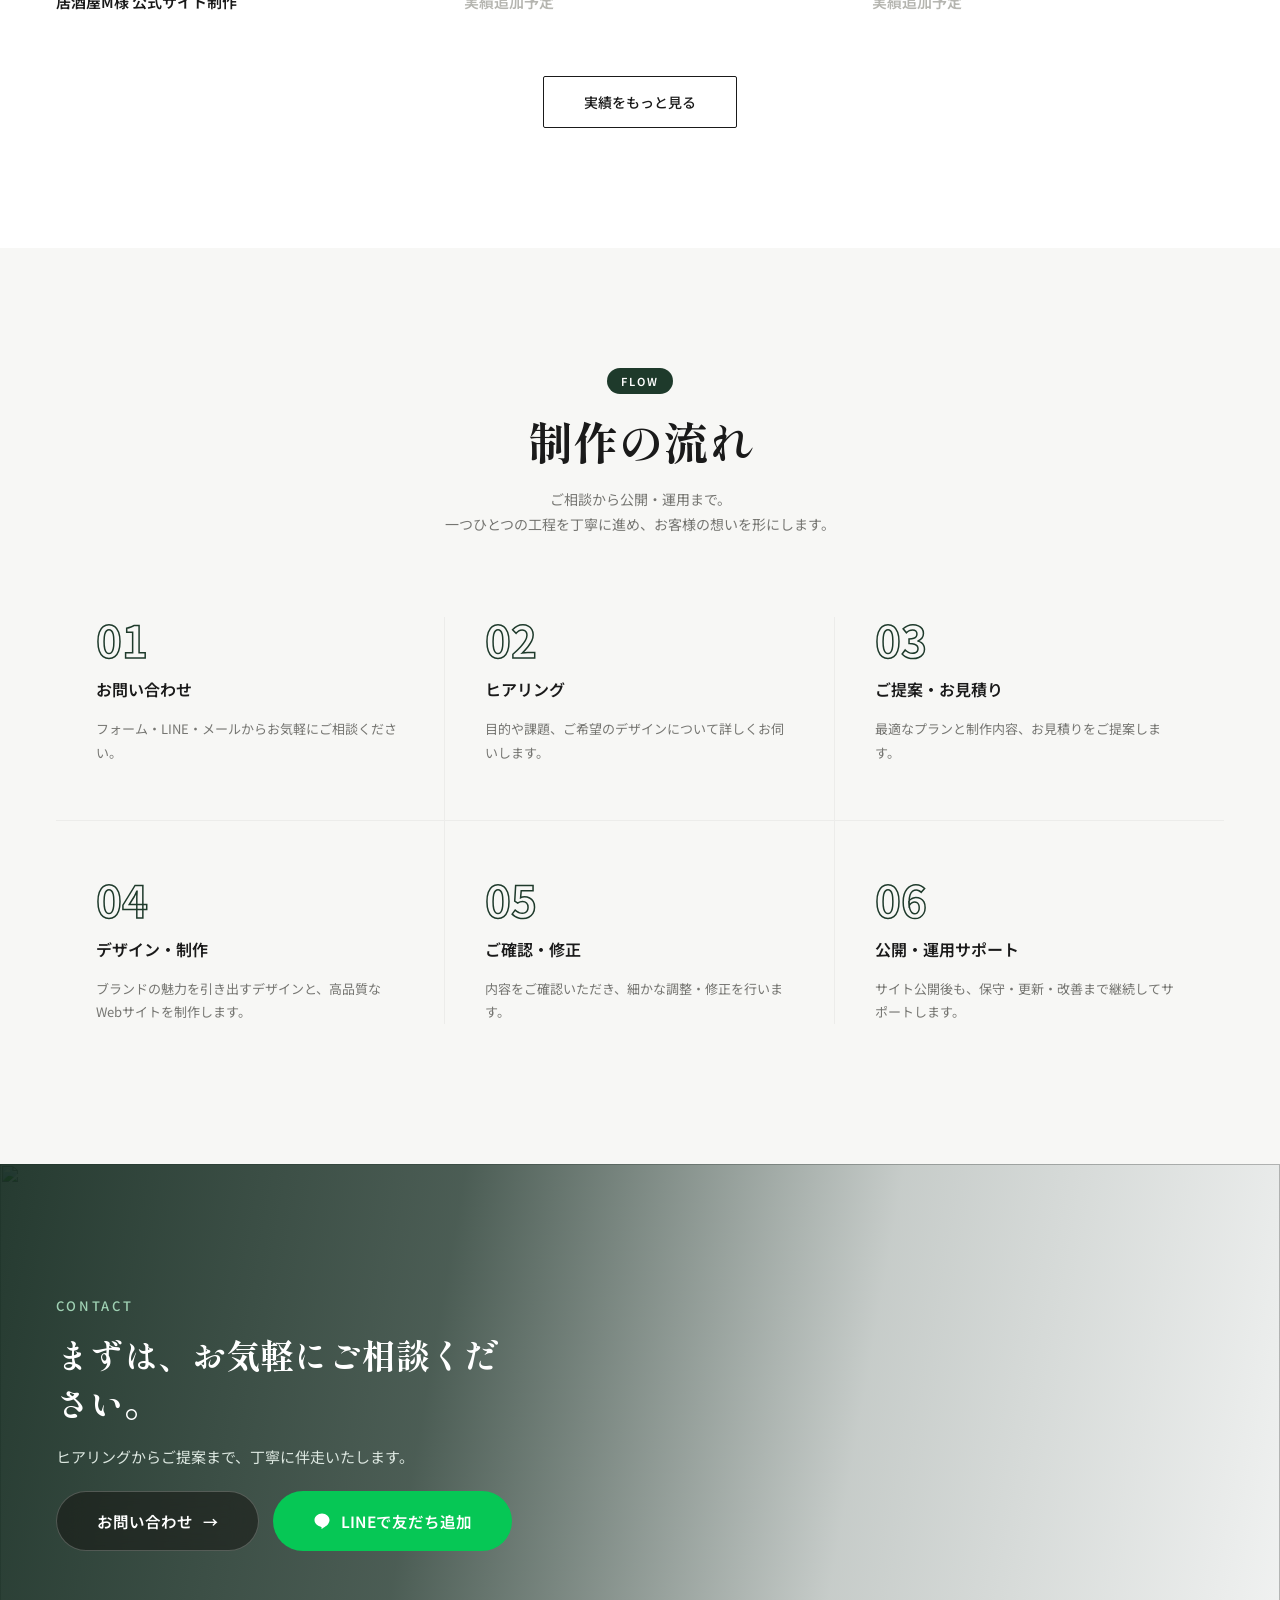
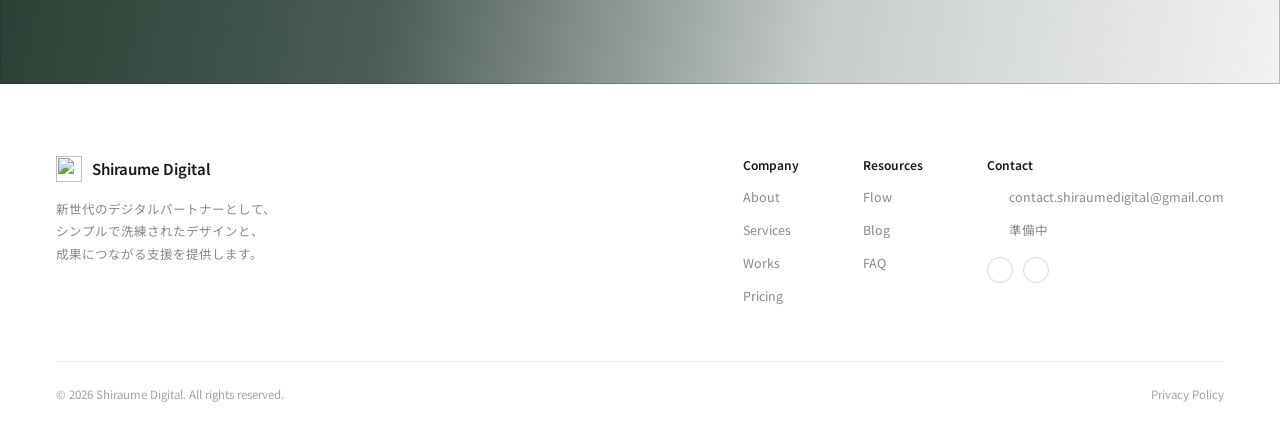
==== commit 1db43d02: "v17: replace phone number with coming-soon on all pages" ====
--- a/index.html
+++ b/index.html
@@ -305,8 +305,17 @@
         </div>
       </div>
 
-      <!-- Row 2: flows right. Frames only — photos to be added later. -->
+      <!-- Row 2: flows right. First slot is now a real client work
+           (Izakaya M - name withheld); remaining frames to be filled as
+           more works are added. -->
       <div class="works-track works-track--row2">
+        <div class="work-card">
+          <div class="work-card__image">
+            <img src="assets/images/works-izakaya-m.png" alt="居酒屋M様 実績">
+          </div>
+          <div class="work-card__category">IZAKAYA / CLIENT WORK</div>
+          <div class="work-card__title">居酒屋M様 公式サイト制作</div>
+        </div>
         <div class="work-card work-card--placeholder">
           <div class="work-card__image work-card__image--placeholder"><span>+</span></div>
           <div class="work-card__category">COMING SOON</div>
@@ -327,15 +336,12 @@
           <div class="work-card__category">COMING SOON</div>
           <div class="work-card__title">実績追加予定</div>
         </div>
-        <div class="work-card work-card--placeholder">
-          <div class="work-card__image work-card__image--placeholder"><span>+</span></div>
-          <div class="work-card__category">COMING SOON</div>
-          <div class="work-card__title">実績追加予定</div>
-        </div>
-        <div class="work-card work-card--placeholder" aria-hidden="true">
-          <div class="work-card__image work-card__image--placeholder"><span>+</span></div>
-          <div class="work-card__category">COMING SOON</div>
-          <div class="work-card__title">実績追加予定</div>
+        <div class="work-card" aria-hidden="true">
+          <div class="work-card__image">
+            <img src="assets/images/works-izakaya-m.png" alt="">
+          </div>
+          <div class="work-card__category">IZAKAYA / CLIENT WORK</div>
+          <div class="work-card__title">居酒屋M様 公式サイト制作</div>
         </div>
         <div class="work-card work-card--placeholder" aria-hidden="true">
           <div class="work-card__image work-card__image--placeholder"><span>+</span></div>
@@ -452,7 +458,7 @@
           </div>
           <div class="footer__contact-row">
             <img src="assets/images/phone-call.png" alt="">
-            <span>+61 433-527-825(Austlalia)</span>
+            <span>準備中</span>
           </div>
           <div class="footer__socials">
             <a href="https://www.instagram.com/shiraume.digital_?igsh=eXQ5eXh2MjRrM2pj" target="_blank" rel="noopener" aria-label="Instagram" class="social-icon"><img src="assets/images/instagram-icon.png" alt=""></a>
--- a/assets/style.css
+++ b/assets/style.css
@@ -3111,3 +3111,49 @@
   .block-title--30,
   .block-title--28 { font-size: 24px; }
 }
+
+/* ---------- v15: JP/EN language toggle buttons (nav) ---------- */
+/* The static "JP|EN" label is now two real buttons on pages where the
+   toggle is wired up (currently index.html). Pages still using the plain
+   span are unaffected. */
+
+.nav__lang-btn {
+  background: none;
+  border: 0;
+  padding: 0;
+  margin: 0;
+  font: inherit;            /* picks up .nav__lang's size, incl. mobile 12px */
+  letter-spacing: 0.04em;
+  color: #b8b8b4;
+  cursor: pointer;
+  transition: color 0.2s ease;
+}
+
+.nav__lang-btn:hover {
+  color: #4a4a48;
+}
+
+.nav__lang-btn.is-active {
+  color: #4a4a48;
+  font-weight: 600;
+}
+
+/* ---------- v15: draggable works marquee ---------- */
+/* .works-track--js is added by main.js when it takes over the marquee;
+   the keyframe animation above stays as a no-JS fallback. */
+
+.works-track--js {
+  cursor: grab;
+  user-select: none;
+  -webkit-user-select: none;
+  touch-action: pan-y;      /* horizontal drag = marquee, vertical = page scroll */
+}
+
+.works-track--js.is-dragging {
+  cursor: grabbing;
+}
+
+.works-track--js img {
+  -webkit-user-drag: none;
+  pointer-events: none;     /* keeps pointer capture on the track itself */
+}
